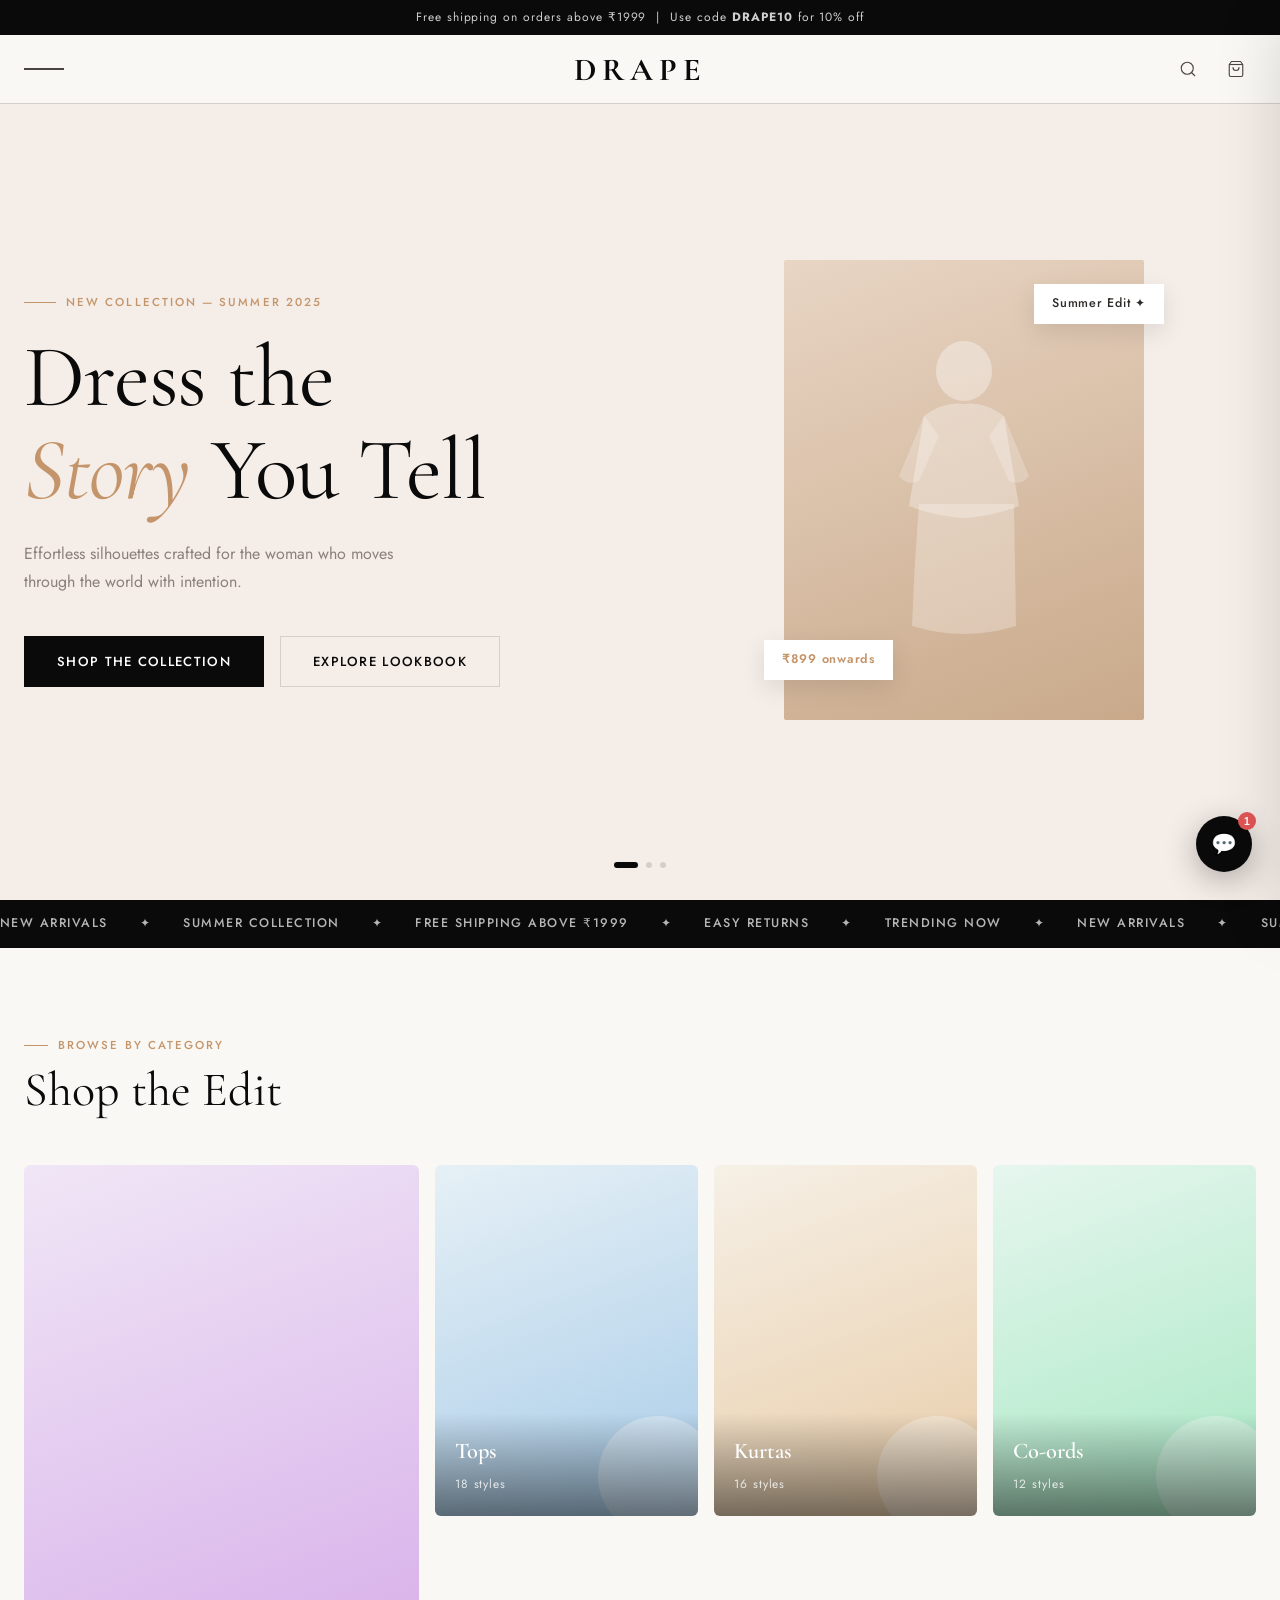
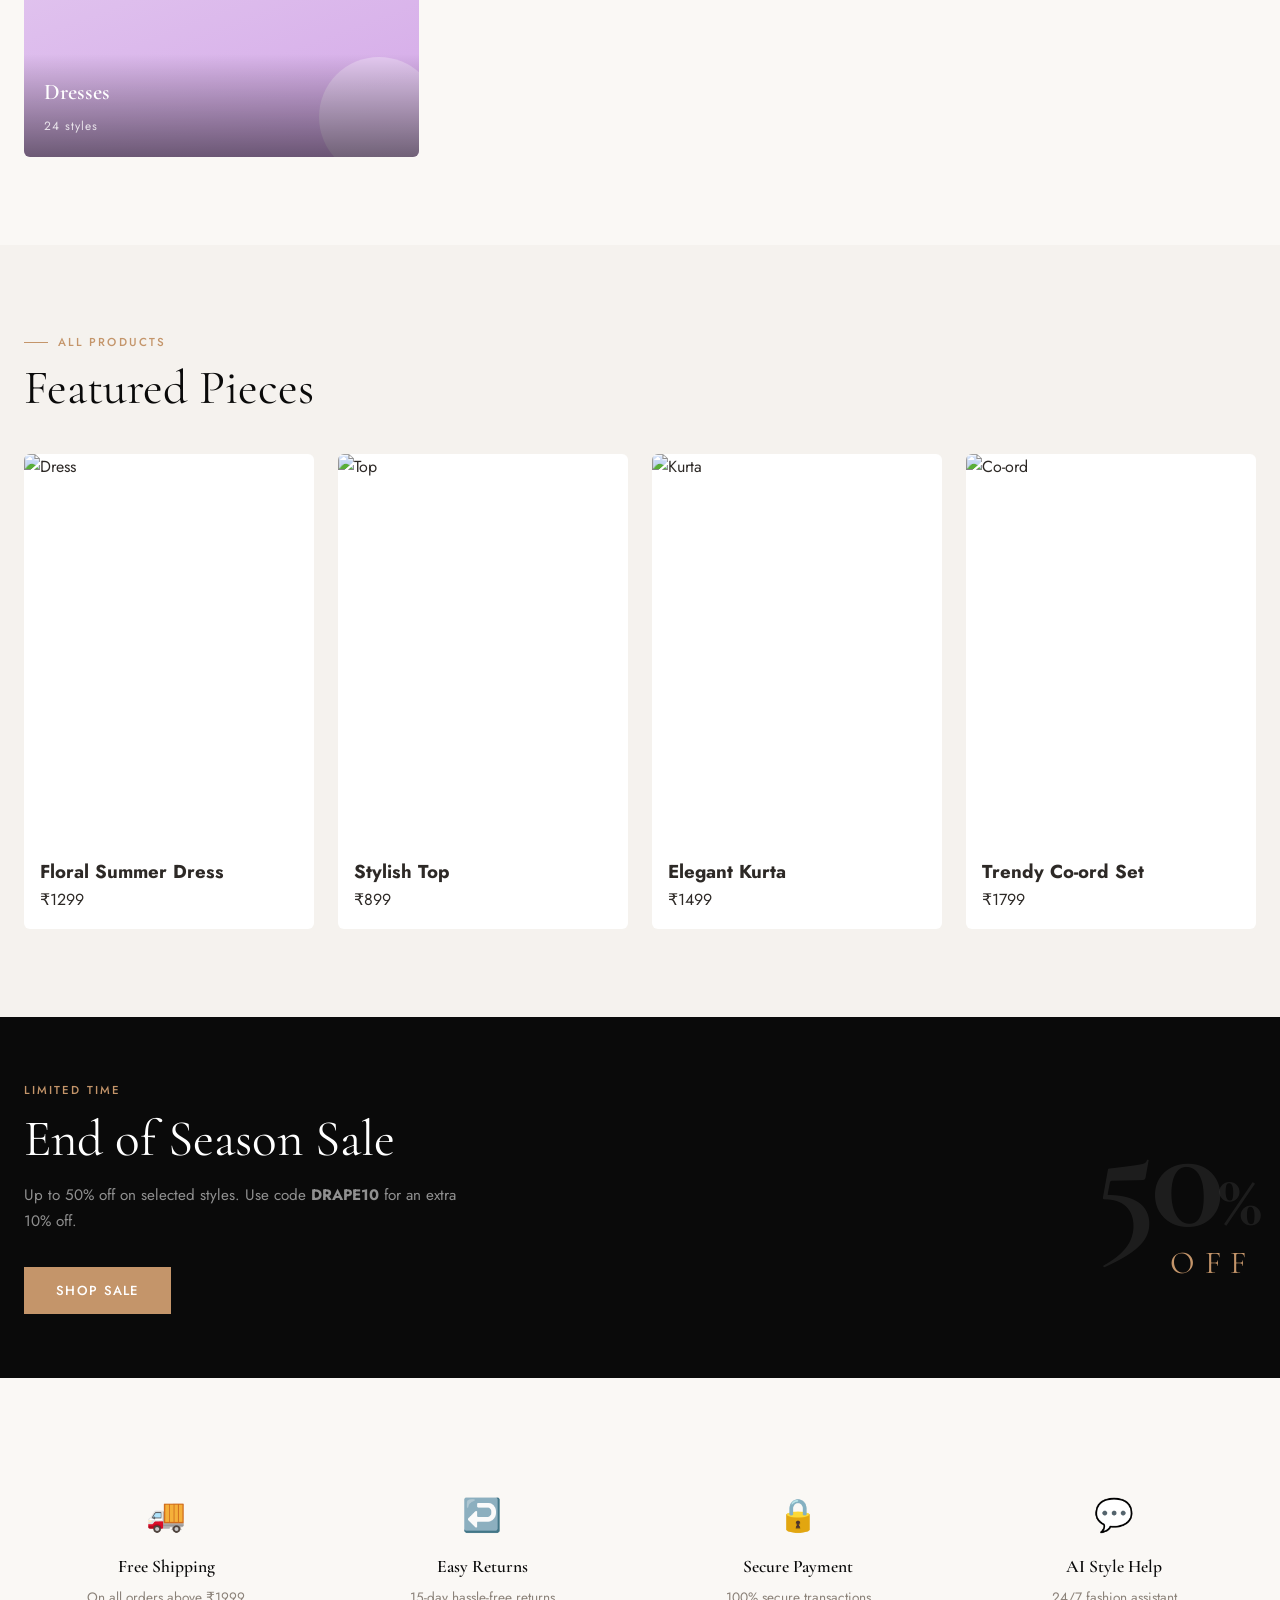
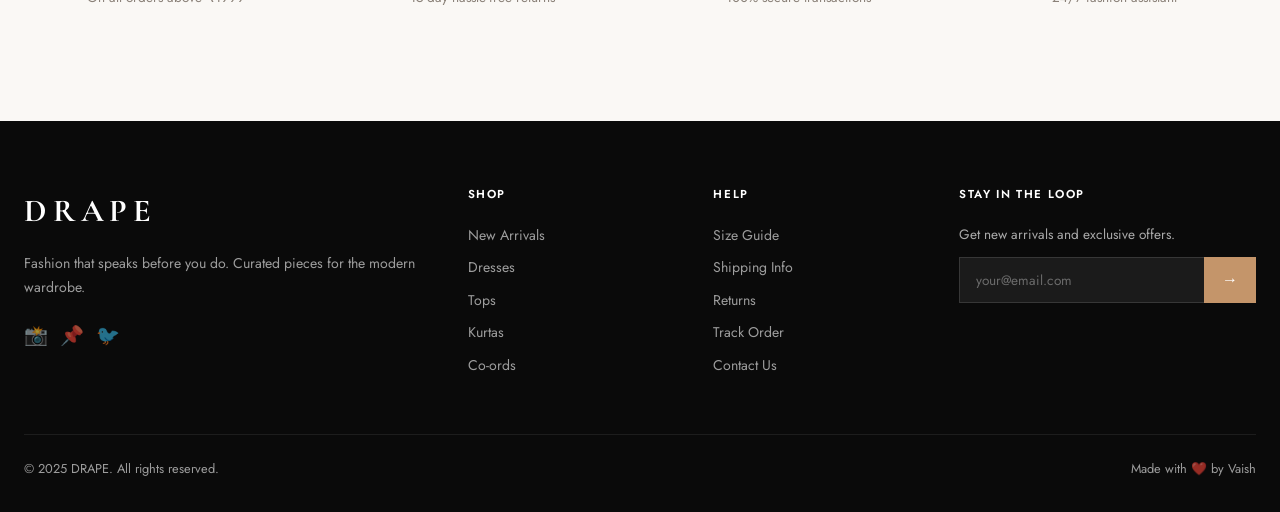
==== index.html @ d20ca749 "Update index.html" ====
<!DOCTYPE html>
<html lang="en">
<head>
  <meta charset="UTF-8" />
  <meta name="viewport" content="width=device-width, initial-scale=1.0" />
  <meta name="description" content="DRAPE — Premium fashion for the modern wardrobe." />
  <title>DRAPE — Modern Fashion Store</title>
  <link rel="preconnect" href="https://fonts.googleapis.com" />
  <link rel="preconnect" href="https://fonts.gstatic.com" crossorigin />
  <link href="https://fonts.googleapis.com/css2?family=Cormorant+Garamond:ital,wght@0,400;0,600;0,700;1,400;1,600&family=Jost:wght@300;400;500;600&display=swap" rel="stylesheet" />
  <link rel="stylesheet" href="shop.css" />
</head>
<body>

  <!-- CART SIDEBAR -->
  <div class="cart-overlay" id="cartOverlay"></div>
  <aside class="cart-sidebar" id="cartSidebar">
    <div class="cart-header">
      <h2 class="cart-title">Your Bag <span id="cartCount" class="cart-count">0</span></h2>
      <button class="cart-close" id="cartClose" aria-label="Close cart">✕</button>
    </div>
    <div class="cart-items" id="cartItems">
      <div class="cart-empty" id="cartEmpty">
        <div class="cart-empty-icon">🛍️</div>
        <p>Your bag is empty</p>
        <span>Add items to get started</span>
      </div>
    </div>
    <div class="cart-footer" id="cartFooter" style="display:none">
      <div class="cart-subtotal">
        <span>Subtotal</span>
        <span id="cartTotal">₹0</span>
      </div>
      <p class="cart-note">Shipping & taxes calculated at checkout</p>
      <button class="btn-checkout">Proceed to Checkout</button>
      <button class="btn-continue" id="continueShopping">Continue Shopping</button>
    </div>
  </aside>

  <!-- CHATBOT -->
  <div class="chatbot-widget" id="chatbotWidget">
    <button class="chatbot-toggle" id="chatbotToggle" aria-label="Open chat assistant">
      <span class="chatbot-icon-open">💬</span>
      <span class="chatbot-icon-close" style="display:none">✕</span>
      <span class="chatbot-badge" id="chatbotBadge">1</span>
    </button>
    <div class="chatbot-panel" id="chatbotPanel">
      <div class="chatbot-header">
        <div class="chatbot-avatar">✦</div>
        <div class="chatbot-info">
          <div class="chatbot-name">DRAPE Assistant</div>
          <div class="chatbot-status"><span class="online-dot"></span> Online</div>
        </div>
        <button class="chatbot-minimize" id="chatbotMinimize">−</button>
      </div>
      <div class="chatbot-messages" id="chatbotMessages">
        <div class="chat-msg bot">
          <div class="chat-bubble">Hi! 👋 I'm your DRAPE fashion assistant. I can help you find the perfect outfit, answer questions about sizing, shipping, or anything else. What are you looking for today?</div>
        </div>
        <div class="chat-suggestions">
          <button class="suggestion-chip" onclick="sendSuggestion('What\'s trending right now?')">What's trending?</button>
          <button class="suggestion-chip" onclick="sendSuggestion('Help me find a dress under ₹2000')">Dresses under ₹2000</button>
          <button class="suggestion-chip" onclick="sendSuggestion('What is your return policy?')">Return policy</button>
        </div>
      </div>
      <div class="chatbot-input-area">
        <div class="api-key-section" id="apiKeySection">
          <input type="password" id="apiKeyInput" placeholder="Paste your OpenAI API key to activate AI..." />
          <button id="apiKeyBtn" onclick="setApiKey()">Activate</button>
        </div>
        <div class="chat-input-row" id="chatInputRow" style="display:none">
          <input type="text" id="chatInput" placeholder="Ask me anything about fashion..." />
          <button id="chatSend" onclick="sendMessage()">
            <svg width="16" height="16" viewBox="0 0 24 24" fill="none"><path d="M22 2L11 13M22 2L15 22l-4-9-9-4 20-7z" stroke="currentColor" stroke-width="2" stroke-linecap="round" stroke-linejoin="round"/></svg>
          </button>
        </div>
      </div>
    </div>
  </div>

  <!-- HEADER -->
  <header class="header" id="header">
    <div class="header-top">Free shipping on orders above ₹1999 &nbsp;|&nbsp; Use code <strong>DRAPE10</strong> for 10% off</div>
    <nav class="nav container">
      <div class="nav-left">
        <button class="nav-icon-btn" id="menuBtn" aria-label="Menu">
          <span></span><span></span>
        </button>
      </div>
      <a href="#" class="nav-logo">DRAPE</a>
      <div class="nav-right">
        <button class="nav-icon-btn" aria-label="Search" onclick="toggleSearch()">
          <svg width="18" height="18" viewBox="0 0 24 24" fill="none"><circle cx="11" cy="11" r="8" stroke="currentColor" stroke-width="1.5"/><path d="M21 21l-4.35-4.35" stroke="currentColor" stroke-width="1.5" stroke-linecap="round"/></svg>
        </button>
        <button class="nav-icon-btn nav-cart-btn" id="cartBtn" aria-label="Cart">
          <svg width="18" height="18" viewBox="0 0 24 24" fill="none"><path d="M6 2L3 6v14a2 2 0 002 2h14a2 2 0 002-2V6l-3-4z" stroke="currentColor" stroke-width="1.5" stroke-linecap="round" stroke-linejoin="round"/><line x1="3" y1="6" x2="21" y2="6" stroke="currentColor" stroke-width="1.5"/><path d="M16 10a4 4 0 01-8 0" stroke="currentColor" stroke-width="1.5" stroke-linecap="round" stroke-linejoin="round"/></svg>
          <span class="cart-indicator" id="cartIndicator" style="display:none">0</span>
        </button>
      </div>
    </nav>
    <div class="search-bar" id="searchBar">
      <div class="container">
        <input type="text" id="searchInput" placeholder="Search for dresses, tops, kurtas..." />
        <button onclick="toggleSearch()">✕</button>
      </div>
    </div>
  </header>

  <main>

    <!-- HERO -->
    <section class="hero">
      <div class="hero-slides" id="heroSlides">
        <div class="hero-slide active" style="--bg:#f5ede8">
          <div class="hero-content container">
            <div class="hero-text">
              <p class="hero-label">New Collection — Summer 2025</p>
              <h1 class="hero-title">Dress the<br/><em>Story</em> You Tell</h1>
              <p class="hero-desc">Effortless silhouettes crafted for the woman who moves through the world with intention.</p>
              <div class="hero-actions">
                <a href="#products" class="btn-hero">Shop the Collection</a>
                <a href="#categories" class="btn-hero-ghost">Explore Lookbook</a>
              </div>
            </div>
            <div class="hero-visual">
              <div class="hero-img-frame">
                <div class="hero-color-block" style="background: linear-gradient(160deg, #e8d5c4 0%, #c9a98a 100%)">
                  <div class="hero-silhouette">
                    <svg viewBox="0 0 200 320" fill="none" xmlns="http://www.w3.org/2000/svg">
                      <ellipse cx="100" cy="45" rx="28" ry="30" fill="rgba(255,255,255,0.4)"/>
                      <path d="M60 90 Q80 75 100 78 Q120 75 140 90 L155 180 Q130 190 100 192 Q70 190 45 180 Z" fill="rgba(255,255,255,0.35)"/>
                      <path d="M60 90 L35 150 Q42 160 55 155 L75 110" fill="rgba(255,255,255,0.25)"/>
                      <path d="M140 90 L165 150 Q158 160 145 155 L125 110" fill="rgba(255,255,255,0.25)"/>
                      <path d="M55 178 Q50 240 48 300 Q75 308 100 308 Q125 308 152 300 L150 178" fill="rgba(255,255,255,0.3)"/>
                    </svg>
                  </div>
                </div>
                <div class="hero-tag-float tag-1">Summer Edit ✦</div>
                <div class="hero-tag-float tag-2">₹899 onwards</div>
              </div>
            </div>
          </div>
        </div>
      </div>
      <div class="hero-dots">
        <span class="dot active"></span>
        <span class="dot"></span>
        <span class="dot"></span>
      </div>
    </section>

    <!-- MARQUEE STRIP -->
    <div class="marquee-strip">
      <div class="marquee-track">
        <span>New Arrivals</span><span>✦</span>
        <span>Summer Collection</span><span>✦</span>
        <span>Free Shipping Above ₹1999</span><span>✦</span>
        <span>Easy Returns</span><span>✦</span>
        <span>Trending Now</span><span>✦</span>
        <span>New Arrivals</span><span>✦</span>
        <span>Summer Collection</span><span>✦</span>
        <span>Free Shipping Above ₹1999</span><span>✦</span>
        <span>Easy Returns</span><span>✦</span>
        <span>Trending Now</span><span>✦</span>
      </div>
    </div>

    <!-- CATEGORIES -->
    <section class="categories section" id="categories">
      <div class="container">
        <div class="section-head">
          <p class="section-label">Browse by Category</p>
          <h2 class="section-title">Shop the Edit</h2>
        </div>
        <div class="categories-grid">
          <div class="cat-card cat-large" data-filter="dresses" onclick="filterByCategory('dresses')">
            <div class="cat-bg" style="background: linear-gradient(160deg, #f0e6f6, #d4a8e8)">
              <div class="cat-shape"></div>
            </div>
            <div class="cat-info">
              <h3>Dresses</h3>
              <span>24 styles</span>
            </div>
          </div>
          <div class="cat-card" data-filter="tops" onclick="filterByCategory('tops')">
            <div class="cat-bg" style="background: linear-gradient(160deg, #e6f0f6, #a8cce8)">
              <div class="cat-shape"></div>
            </div>
            <div class="cat-info">
              <h3>Tops</h3>
              <span>18 styles</span>
            </div>
          </div>
          <div class="cat-card" data-filter="kurtas" onclick="filterByCategory('kurtas')">
            <div class="cat-bg" style="background: linear-gradient(160deg, #f6f0e6, #e8cca8)">
              <div class="cat-shape"></div>
            </div>
            <div class="cat-info">
              <h3>Kurtas</h3>
              <span>16 styles</span>
            </div>
          </div>
          <div class="cat-card" data-filter="coords" onclick="filterByCategory('coords')">
            <div class="cat-bg" style="background: linear-gradient(160deg, #e6f6ee, #a8e8c4)">
              <div class="cat-shape"></div>
            </div>
            <div class="cat-info">
              <h3>Co-ords</h3>
              <span>12 styles</span>
            </div>
          </div>
        </div>
      </div>
    </section>

    <!-- PRODUCTS -->
   <section class="products-section section" id="products">
  <div class="container">

    <div class="products-header">
      <div class="section-head">
        <p class="section-label">All Products</p>
        <h2 class="section-title">Featured Pieces</h2>
      </div>
    </div>

    <div class="products-grid">

      <!-- PRODUCT 1 -->
      <div class="product-card">
        <div class="product-image">
          <img src="https://images.unsplash.com/photo-1521572163474-6864f9cf17ab" alt="Dress">
          <div class="product-overlay">
            <button onclick="addToCart('Floral Dress',1299)">Add to Cart</button>
          </div>
        </div>
        <div class="product-info">
          <h3>Floral Summer Dress</h3>
          <p class="price">₹1299</p>
        </div>
      </div>

      <!-- PRODUCT 2 -->
      <div class="product-card">
        <div class="product-image">
          <img src="https://images.unsplash.com/photo-1490481651871-ab68de25d43d" alt="Top">
          <div class="product-overlay">
            <button onclick="addToCart('Stylish Top',899)">Add to Cart</button>
          </div>
        </div>
        <div class="product-info">
          <h3>Stylish Top</h3>
          <p class="price">₹899</p>
        </div>
      </div>

      <!-- PRODUCT 3 -->
      <div class="product-card">
        <div class="product-image">
          <img src="https://images.unsplash.com/photo-1529139574466-a303027c1d8b" alt="Kurta">
          <div class="product-overlay">
            <button onclick="addToCart('Elegant Kurta',1499)">Add to Cart</button>
          </div>
        </div>
        <div class="product-info">
          <h3>Elegant Kurta</h3>
          <p class="price">₹1499</p>
        </div>
      </div>

      <!-- PRODUCT 4 -->
      <div class="product-card">
        <div class="product-image">
          <img src="https://images.unsplash.com/photo-1503342217505-b0a15ec3261c" alt="Co-ord">
          <div class="product-overlay">
            <button onclick="addToCart('Trendy Co-ord Set',1799)">Add to Cart</button>
          </div>
        </div>
        <div class="product-info">
          <h3>Trendy Co-ord Set</h3>
          <p class="price">₹1799</p>
        </div>
      </div>

    </div>

  </div>
</section>

    <!-- BANNER -->
    <section class="promo-banner">
      <div class="container">
        <div class="promo-inner">
          <div class="promo-text">
            <p class="promo-label">Limited Time</p>
            <h2 class="promo-title">End of Season Sale</h2>
            <p class="promo-desc">Up to 50% off on selected styles. Use code <strong>DRAPE10</strong> for an extra 10% off.</p>
            <button class="btn-promo" onclick="filterProducts('all', document.querySelector('[data-filter=all]'))">Shop Sale</button>
          </div>
          <div class="promo-visual">
            <div class="promo-number">50<span>%</span></div>
            <div class="promo-sub">OFF</div>
          </div>
        </div>
      </div>
    </section>

    <!-- FEATURES -->
    <section class="features section">
      <div class="container">
        <div class="features-grid">
          <div class="feature-item">
            <div class="feature-icon">🚚</div>
            <h4>Free Shipping</h4>
            <p>On all orders above ₹1999</p>
          </div>
          <div class="feature-item">
            <div class="feature-icon">↩️</div>
            <h4>Easy Returns</h4>
            <p>15-day hassle-free returns</p>
          </div>
          <div class="feature-item">
            <div class="feature-icon">🔒</div>
            <h4>Secure Payment</h4>
            <p>100% secure transactions</p>
          </div>
          <div class="feature-item">
            <div class="feature-icon">💬</div>
            <h4>AI Style Help</h4>
            <p>24/7 fashion assistant</p>
          </div>
        </div>
      </div>
    </section>

  </main>

  <!-- FOOTER -->
  <footer class="footer">
    <div class="container">
      <div class="footer-grid">
        <div class="footer-brand">
          <div class="footer-logo">DRAPE</div>
          <p>Fashion that speaks before you do. Curated pieces for the modern wardrobe.</p>
          <div class="footer-socials">
            <a href="#" aria-label="Instagram">📸</a>
            <a href="#" aria-label="Pinterest">📌</a>
            <a href="#" aria-label="Twitter">🐦</a>
          </div>
        </div>
        <div class="footer-col">
          <h4>Shop</h4>
          <a href="#">New Arrivals</a>
          <a href="#">Dresses</a>
          <a href="#">Tops</a>
          <a href="#">Kurtas</a>
          <a href="#">Co-ords</a>
        </div>
        <div class="footer-col">
          <h4>Help</h4>
          <a href="#">Size Guide</a>
          <a href="#">Shipping Info</a>
          <a href="#">Returns</a>
          <a href="#">Track Order</a>
          <a href="#">Contact Us</a>
        </div>
        <div class="footer-col">
          <h4>Stay in the loop</h4>
          <p style="font-size:0.85rem; margin-bottom:12px; color:#aaa">Get new arrivals and exclusive offers.</p>
          <div class="footer-newsletter">
            <input type="email" placeholder="your@email.com" />
            <button>→</button>
          </div>
        </div>
      </div>
     <div class="footer-bottom">
  <p>© 2025 DRAPE. All rights reserved.</p>
  <p>Made with ❤️ by Vaish</p>
    </div>
    </div>
  </footer>

  <!-- TOAST -->
  <div class="toast" id="toast"></div>

  <script src="shop.js"></script>
</body>
</html>
---- shop.css ----
/* =============================================
   DRAPE — FASHION STORE STYLESHEET
   Aesthetic: Luxury Editorial / High Fashion
   Fonts: Cormorant Garamond (display) + Jost (body)
   ============================================= */

*, *::before, *::after { box-sizing: border-box; margin: 0; padding: 0; }

:root {
  --black: #0a0a0a;
  --white: #ffffff;
  --cream: #faf8f5;
  --warm-gray: #f5f2ee;
  --gray-100: #f0ece7;
  --gray-300: #d4cfc9;
  --gray-400: #b0a9a1;
  --gray-500: #8a8178;
  --gray-700: #4a4540;
  --gray-800: #2d2926;
  --accent: #c4956a;
  --accent-light: #f0e0cc;
  --red: #e05555;

  --font-display: 'Cormorant Garamond', serif;
  --font-body: 'Jost', sans-serif;

  --radius-sm: 6px;
  --radius-md: 12px;
  --radius-lg: 18px;
  --radius-full: 9999px;

  --shadow-sm: 0 2px 8px rgba(0,0,0,.06);
  --shadow-md: 0 8px 24px rgba(0,0,0,.1);
  --shadow-lg: 0 20px 60px rgba(0,0,0,.15);

  --transition: 0.3s cubic-bezier(0.4, 0, 0.2, 1);
  --transition-spring: 0.5s cubic-bezier(0.34, 1.56, 0.64, 1);

  --header-h: 100px;
}

html { scroll-behavior: smooth; scroll-padding-top: var(--header-h); }

body {
  font-family: var(--font-body);
  background: var(--cream);
  color: var(--gray-800);
  line-height: 1.6;
  overflow-x: hidden;
}

a { text-decoration: none; color: inherit; }
ul { list-style: none; }
img { max-width: 100%; display: block; }

.container { width: 100%; max-width: 1280px; margin: 0 auto; padding: 0 24px; }
.section { padding: 88px 0; }

/* ============================================
   HEADER
   ============================================ */
.header {
  position: fixed;
  top: 0; left: 0; right: 0;
  z-index: 500;
  background: rgba(250,248,245,.95);
  backdrop-filter: blur(16px);
  border-bottom: 1px solid var(--gray-300);
  transition: box-shadow var(--transition);
}
.header.scrolled { box-shadow: var(--shadow-md); }

.header-top {
  background: var(--black);
  color: rgba(255,255,255,.8);
  text-align: center;
  padding: 8px 16px;
  font-size: 0.75rem;
  letter-spacing: 0.08em;
  font-family: var(--font-body);
}

.nav {
  display: flex;
  align-items: center;
  justify-content: space-between;
  height: 68px;
}

.nav-logo {
  font-family: var(--font-display);
  font-size: 2rem;
  font-weight: 700;
  letter-spacing: 0.18em;
  color: var(--black);
  position: absolute;
  left: 50%;
  transform: translateX(-50%);
}

.nav-left, .nav-right {
  display: flex;
  align-items: center;
  gap: 8px;
}

.nav-icon-btn {
  width: 40px; height: 40px;
  background: none;
  border: none;
  cursor: pointer;
  display: flex;
  align-items: center;
  justify-content: center;
  border-radius: var(--radius-sm);
  color: var(--gray-700);
  transition: all var(--transition);
  position: relative;
}
.nav-icon-btn:hover { background: var(--gray-100); color: var(--black); }
.nav-icon-btn span {
  display: block;
  width: 20px; height: 1.5px;
  background: var(--gray-700);
  margin: 3px 0;
  transition: all var(--transition);
}

.nav-cart-btn { position: relative; }
.cart-indicator {
  position: absolute;
  top: 4px; right: 4px;
  width: 16px; height: 16px;
  background: var(--black);
  color: white;
  font-size: 0.6rem;
  font-weight: 600;
  border-radius: var(--radius-full);
  display: flex; align-items: center; justify-content: center;
}

.search-bar {
  display: none;
  padding: 12px 0;
  border-top: 1px solid var(--gray-300);
  background: var(--cream);
}
.search-bar.open { display: block; }
.search-bar .container {
  display: flex;
  align-items: center;
  gap: 12px;
}
.search-bar input {
  flex: 1;
  border: none;
  background: none;
  font-family: var(--font-body);
  font-size: 1rem;
  color: var(--black);
  outline: none;
  padding: 8px 0;
  border-bottom: 1.5px solid var(--gray-300);
}
.search-bar input:focus { border-bottom-color: var(--black); }
.search-bar button {
  background: none;
  border: none;
  cursor: pointer;
  font-size: 1rem;
  color: var(--gray-500);
  padding: 8px;
}

/* ============================================
   HERO
   ============================================ */
.hero {
  margin-top: var(--header-h);
  position: relative;
  overflow: hidden;
}

.hero-slide {
  background: var(--bg, var(--cream));
  min-height: calc(100vh - var(--header-h));
  display: flex;
  align-items: center;
}

.hero-content {
  display: grid;
  grid-template-columns: 1fr 1fr;
  gap: 64px;
  align-items: center;
  padding-top: 40px;
  padding-bottom: 60px;
}

.hero-label {
  font-family: var(--font-body);
  font-size: 0.72rem;
  font-weight: 500;
  letter-spacing: 0.18em;
  text-transform: uppercase;
  color: var(--accent);
  margin-bottom: 20px;
  display: flex;
  align-items: center;
  gap: 10px;
}
.hero-label::before {
  content: '';
  display: block;
  width: 32px; height: 1px;
  background: var(--accent);
}

.hero-title {
  font-family: var(--font-display);
  font-size: clamp(3rem, 7vw, 5.5rem);
  font-weight: 400;
  line-height: 1.05;
  color: var(--black);
  margin-bottom: 24px;
  letter-spacing: -0.01em;
}
.hero-title em { font-style: italic; color: var(--accent); }

.hero-desc {
  font-size: 1rem;
  color: var(--gray-500);
  line-height: 1.75;
  max-width: 400px;
  margin-bottom: 40px;
}

.hero-actions {
  display: flex;
  gap: 16px;
  flex-wrap: wrap;
}

.btn-hero {
  display: inline-flex;
  align-items: center;
  gap: 8px;
  background: var(--black);
  color: var(--white);
  padding: 14px 32px;
  font-family: var(--font-body);
  font-size: 0.82rem;
  font-weight: 500;
  letter-spacing: 0.1em;
  text-transform: uppercase;
  border: 1.5px solid var(--black);
  transition: all var(--transition);
  cursor: pointer;
}
.btn-hero:hover {
  background: transparent;
  color: var(--black);
}

.btn-hero-ghost {
  display: inline-flex;
  align-items: center;
  gap: 8px;
  background: transparent;
  color: var(--black);
  padding: 14px 32px;
  font-family: var(--font-body);
  font-size: 0.82rem;
  font-weight: 500;
  letter-spacing: 0.1em;
  text-transform: uppercase;
  border: 1.5px solid var(--gray-300);
  transition: all var(--transition);
  cursor: pointer;
}
.btn-hero-ghost:hover { border-color: var(--black); }

.hero-visual { display: flex; justify-content: center; }

.hero-img-frame {
  position: relative;
  width: 360px;
  height: 460px;
}

.hero-color-block {
  width: 100%;
  height: 100%;
  border-radius: 2px;
  display: flex;
  align-items: center;
  justify-content: center;
  overflow: hidden;
}

.hero-silhouette { width: 200px; opacity: 0.9; }

.hero-tag-float {
  position: absolute;
  background: var(--white);
  padding: 10px 18px;
  font-family: var(--font-body);
  font-size: 0.78rem;
  font-weight: 500;
  box-shadow: var(--shadow-md);
  letter-spacing: 0.06em;
}
.tag-1 { top: 24px; right: -20px; }
.tag-2 { bottom: 40px; left: -20px; color: var(--accent); font-weight: 600; }

.hero-dots {
  position: absolute;
  bottom: 32px;
  left: 50%;
  transform: translateX(-50%);
  display: flex;
  gap: 8px;
}
.hero-dots .dot {
  width: 6px; height: 6px;
  border-radius: var(--radius-full);
  background: var(--gray-300);
  cursor: pointer;
  transition: all var(--transition);
}
.hero-dots .dot.active {
  width: 24px;
  background: var(--black);
}

/* ============================================
   MARQUEE
   ============================================ */
.marquee-strip {
  background: var(--black);
  overflow: hidden;
  padding: 14px 0;
}
.marquee-track {
  display: flex;
  gap: 32px;
  white-space: nowrap;
  animation: marquee 20s linear infinite;
  width: max-content;
}
.marquee-track span {
  font-family: var(--font-body);
  font-size: 0.78rem;
  font-weight: 500;
  letter-spacing: 0.12em;
  text-transform: uppercase;
  color: rgba(255,255,255,.7);
}
@keyframes marquee { from { transform: translateX(0); } to { transform: translateX(-50%); } }

/* ============================================
   SECTION HEADS
   ============================================ */
.section-head { margin-bottom: 48px; }
.section-label {
  font-family: var(--font-body);
  font-size: 0.72rem;
  font-weight: 500;
  letter-spacing: 0.18em;
  text-transform: uppercase;
  color: var(--accent);
  margin-bottom: 10px;
  display: flex;
  align-items: center;
  gap: 10px;
}
.section-label::before {
  content: '';
  display: block;
  width: 24px; height: 1px;
  background: var(--accent);
}
.section-title {
  font-family: var(--font-display);
  font-size: clamp(2rem, 4vw, 3rem);
  font-weight: 400;
  color: var(--black);
  line-height: 1.1;
}

/* ============================================
   CATEGORIES
   ============================================ */
.categories { background: var(--cream); }

.categories-grid {
  display: grid;
  grid-template-columns: 1.5fr 1fr 1fr 1fr;
  gap: 16px;
}

.cat-card {
  border-radius: var(--radius-sm);
  overflow: hidden;
  aspect-ratio: 3/4;
  position: relative;
  cursor: pointer;
  transition: transform var(--transition);
}
.cat-card:hover { transform: scale(1.02); }
.cat-large { aspect-ratio: 2/3; }

.cat-bg {
  width: 100%;
  height: 100%;
  position: relative;
  overflow: hidden;
}

.cat-shape {
  position: absolute;
  bottom: -20px;
  right: -20px;
  width: 120px;
  height: 120px;
  border-radius: var(--radius-full);
  background: rgba(255,255,255,0.3);
}

.cat-info {
  position: absolute;
  bottom: 0; left: 0; right: 0;
  padding: 20px;
  background: linear-gradient(to top, rgba(0,0,0,.5), transparent);
  color: white;
}
.cat-info h3 {
  font-family: var(--font-display);
  font-size: 1.4rem;
  font-weight: 600;
  margin-bottom: 2px;
}
.cat-info span {
  font-size: 0.75rem;
  opacity: 0.8;
  letter-spacing: 0.08em;
}

/* ============================================
   PRODUCTS
   ============================================ */
.products-section { background: var(--warm-gray); }

.products-header {
  display: flex;
  align-items: flex-end;
  justify-content: space-between;
  margin-bottom: 40px;
  flex-wrap: wrap;
  gap: 20px;
}
.products-header .section-head { margin-bottom: 0; }

.products-filters {
  display: flex;
  gap: 8px;
  flex-wrap: wrap;
}

.filter-btn {
  padding: 8px 20px;
  background: none;
  border: 1.5px solid var(--gray-300);
  font-family: var(--font-body);
  font-size: 0.78rem;
  font-weight: 500;
  letter-spacing: 0.06em;
  cursor: pointer;
  color: var(--gray-700);
  transition: all var(--transition);
}
.filter-btn:hover, .filter-btn.active {
  background: var(--black);
  border-color: var(--black);
  color: var(--white);
}

.products-grid {
  display: grid;
  grid-template-columns: repeat(4, 1fr);
  gap: 24px;
}

/* PRODUCT CARD */
.product-card {
  background: var(--white);
  border-radius: var(--radius-sm);
  overflow: hidden;
  transition: all var(--transition);
  position: relative;
}
.product-card:hover { box-shadow: var(--shadow-lg); transform: translateY(-4px); }

/* NEW IMAGE STYLE */
.product-image {
  position: relative;
  aspect-ratio: 3/4;
  overflow: hidden;
}

.product-image img {
  width: 100%;
  height: 100%;
  object-fit: cover;
  transition: transform 0.4s ease;
}

.product-card:hover .product-image img {
  transform: scale(1.1);
}

/* OVERLAY */
.product-overlay {
  position: absolute;
  top: 0;
  left: 0;
  width: 100%;
  height: 100%;
  background: rgba(0,0,0,0.4);
  display: flex;
  justify-content: center;
  align-items: center;
  opacity: 0;
  transition: 0.3s;
}

.product-card:hover .product-overlay {
  opacity: 1;
}

/* BUTTON */
.product-overlay button {
  background: #fff;
  border: none;
  padding: 10px 18px;
  border-radius: 20px;
  cursor: pointer;
  font-weight: 500;
  transition: 0.3s;
}

.product-overlay button:hover {
  background: #000;
  color: #fff;
}

.product-badge {
  position: absolute;
  top: 12px; left: 12px;
  padding: 4px 10px;
  font-family: var(--font-body);
  font-size: 0.68rem;
  font-weight: 600;
  letter-spacing: 0.08em;
  text-transform: uppercase;
}
.badge-new { background: var(--black); color: white; }
.badge-sale { background: var(--red); color: white; }

.product-wishlist {
  position: absolute;
  top: 12px; right: 12px;
  width: 32px; height: 32px;
  background: white;
  border: none;
  border-radius: var(--radius-full);
  display: flex; align-items: center; justify-content: center;
  cursor: pointer;
  font-size: 0.9rem;
  box-shadow: var(--shadow-sm);
  transition: all var(--transition);
  opacity: 0;
}
.product-card:hover .product-wishlist { opacity: 1; }
.product-wishlist:hover { transform: scale(1.15); }
.product-wishlist.liked { opacity: 1; background: #fff0f0; }

.product-quick-add {
  position: absolute;
  bottom: 0; left: 0; right: 0;
  background: rgba(10,10,10,.88);
  color: white;
  border: none;
  padding: 12px;
  font-family: var(--font-body);
  font-size: 0.78rem;
  font-weight: 500;
  letter-spacing: 0.1em;
  text-transform: uppercase;
  cursor: pointer;
  transform: translateY(100%);
  transition: transform var(--transition);
}
.product-card:hover .product-quick-add { transform: translateY(0); }

.product-info { padding: 16px; }

.product-category {
  font-size: 0.68rem;
  font-weight: 500;
  letter-spacing: 0.12em;
  text-transform: uppercase;
  color: var(--gray-400);
  margin-bottom: 4px;
}

.product-name {
  font-family: var(--font-display);
  font-size: 1.05rem;
  font-weight: 600;
  color: var(--black);
  margin-bottom: 8px;
  line-height: 1.3;
}

.product-pricing {
  display: flex;
  align-items: center;
  gap: 8px;
}

.product-price {
  font-family: var(--font-body);
  font-size: 0.95rem;
  font-weight: 600;
  color: var(--black);
}

.product-mrp {
  font-size: 0.82rem;
  color: var(--gray-400);
  text-decoration: line-through;
}

.product-discount {
  font-size: 0.72rem;
  font-weight: 600;
  color: var(--red);
}

.product-sizes {
  display: flex;
  gap: 4px;
  margin-top: 8px;
}
.size-dot {
  width: 24px; height: 24px;
  border: 1px solid var(--gray-300);
  border-radius: 3px;
  font-size: 0.6rem;
  font-weight: 500;
  display: flex; align-items: center; justify-content: center;
  color: var(--gray-500);
  cursor: pointer;
  transition: all var(--transition);
}
.size-dot:hover, .size-dot.selected {
  background: var(--black);
  color: white;
  border-color: var(--black);
}

/* ============================================
   PROMO BANNER
   ============================================ */
.promo-banner {
  background: var(--black);
  padding: 64px 0;
}

.promo-inner {
  display: flex;
  align-items: center;
  justify-content: space-between;
  gap: 40px;
}

.promo-label {
  font-size: 0.72rem;
  font-weight: 500;
  letter-spacing: 0.18em;
  text-transform: uppercase;
  color: var(--accent);
  margin-bottom: 12px;
}

.promo-title {
  font-family: var(--font-display);
  font-size: clamp(2rem, 4vw, 3.2rem);
  font-weight: 400;
  color: var(--white);
  margin-bottom: 16px;
  line-height: 1.1;
}

.promo-desc {
  color: rgba(255,255,255,.55);
  font-size: 0.95rem;
  line-height: 1.7;
  max-width: 440px;
  margin-bottom: 32px;
}

.btn-promo {
  display: inline-flex;
  align-items: center;
  gap: 8px;
  background: var(--accent);
  color: white;
  padding: 14px 32px;
  font-family: var(--font-body);
  font-size: 0.82rem;
  font-weight: 500;
  letter-spacing: 0.1em;
  text-transform: uppercase;
  border: none;
  cursor: pointer;
  transition: all var(--transition);
}
.btn-promo:hover { background: #b8845c; transform: translateY(-2px); }

.promo-visual { text-align: right; }
.promo-number {
  font-family: var(--font-display);
  font-size: clamp(5rem, 12vw, 10rem);
  font-weight: 700;
  color: rgba(255,255,255,.08);
  line-height: 0.9;
  letter-spacing: -0.04em;
}
.promo-number span { font-size: 0.5em; }
.promo-sub {
  font-family: var(--font-display);
  font-size: 2rem;
  color: var(--accent);
  letter-spacing: 0.3em;
  margin-top: -8px;
}

/* ============================================
   FEATURES
   ============================================ */
.features { background: var(--cream); }

.features-grid {
  display: grid;
  grid-template-columns: repeat(4, 1fr);
  gap: 32px;
  text-align: center;
}

.feature-item { padding: 24px 16px; }

.feature-icon { font-size: 2rem; margin-bottom: 12px; }

.feature-item h4 {
  font-family: var(--font-display);
  font-size: 1.1rem;
  font-weight: 600;
  color: var(--black);
  margin-bottom: 6px;
}

.feature-item p {
  font-size: 0.85rem;
  color: var(--gray-500);
}

/* ============================================
   FOOTER
   ============================================ */
.footer {
  background: var(--black);
  color: rgba(255,255,255,.6);
  padding: 64px 0 32px;
}

.footer-grid {
  display: grid;
  grid-template-columns: 2fr 1fr 1fr 1.5fr;
  gap: 48px;
  margin-bottom: 48px;
}

.footer-logo {
  font-family: var(--font-display);
  font-size: 2rem;
  font-weight: 700;
  letter-spacing: 0.18em;
  color: var(--white);
  margin-bottom: 16px;
}

.footer-brand p {
  font-size: 0.88rem;
  line-height: 1.7;
  margin-bottom: 20px;
}

.footer-socials { display: flex; gap: 12px; }
.footer-socials a {
  font-size: 1.2rem;
  transition: transform var(--transition);
}
.footer-socials a:hover { transform: scale(1.2); }

.footer-col h4 {
  font-family: var(--font-body);
  font-size: 0.72rem;
  font-weight: 600;
  letter-spacing: 0.14em;
  text-transform: uppercase;
  color: var(--white);
  margin-bottom: 20px;
}

.footer-col a {
  display: block;
  font-size: 0.88rem;
  margin-bottom: 10px;
  transition: color var(--transition);
}
.footer-col a:hover { color: var(--white); }

.footer-newsletter {
  display: flex;
  gap: 0;
}
.footer-newsletter input {
  flex: 1;
  padding: 12px 16px;
  background: rgba(255,255,255,.07);
  border: 1px solid rgba(255,255,255,.12);
  border-right: none;
  color: white;
  font-family: var(--font-body);
  font-size: 0.85rem;
  outline: none;
}
.footer-newsletter input::placeholder { color: rgba(255,255,255,.35); }
.footer-newsletter button {
  padding: 12px 18px;
  background: var(--accent);
  border: none;
  color: white;
  font-size: 1rem;
  cursor: pointer;
  transition: background var(--transition);
}
.footer-newsletter button:hover { background: #b8845c; }

.footer-bottom {
  display: flex;
  justify-content: space-between;
  align-items: center;
  border-top: 1px solid rgba(255,255,255,.08);
  padding-top: 24px;
  font-size: 0.8rem;
  flex-wrap: wrap;
  gap: 8px;
}

/* ============================================
   CART SIDEBAR
   ============================================ */
.cart-overlay {
  position: fixed;
  inset: 0;
  background: rgba(0,0,0,.5);
  z-index: 900;
  opacity: 0;
  pointer-events: none;
  transition: opacity var(--transition);
}
.cart-overlay.open { opacity: 1; pointer-events: all; }

.cart-sidebar {
  position: fixed;
  top: 0; right: 0;
  width: 420px;
  height: 100vh;
  background: var(--cream);
  z-index: 1000;
  display: flex;
  flex-direction: column;
  transform: translateX(100%);
  transition: transform var(--transition);
  box-shadow: var(--shadow-lg);
}
.cart-sidebar.open { transform: translateX(0); }

.cart-header {
  display: flex;
  align-items: center;
  justify-content: space-between;
  padding: 24px 28px;
  border-bottom: 1px solid var(--gray-300);
}

.cart-title {
  font-family: var(--font-display);
  font-size: 1.4rem;
  font-weight: 600;
  display: flex;
  align-items: center;
  gap: 10px;
}

.cart-count {
  font-family: var(--font-body);
  font-size: 0.78rem;
  font-weight: 600;
  background: var(--black);
  color: white;
  width: 22px; height: 22px;
  border-radius: var(--radius-full);
  display: flex; align-items: center; justify-content: center;
}

.cart-close {
  width: 36px; height: 36px;
  background: var(--gray-100);
  border: none;
  border-radius: var(--radius-full);
  cursor: pointer;
  font-size: 0.9rem;
  display: flex; align-items: center; justify-content: center;
  transition: all var(--transition);
}
.cart-close:hover { background: var(--black); color: white; }

.cart-items {
  flex: 1;
  overflow-y: auto;
  padding: 20px 28px;
}

.cart-empty {
  text-align: center;
  padding: 60px 20px;
}
.cart-empty-icon { font-size: 3rem; margin-bottom: 16px; }
.cart-empty p { font-family: var(--font-display); font-size: 1.2rem; margin-bottom: 6px; }
.cart-empty span { font-size: 0.85rem; color: var(--gray-400); }

.cart-item {
  display: flex;
  gap: 16px;
  padding: 16px 0;
  border-bottom: 1px solid var(--gray-100);
  animation: slideIn 0.3s ease;
}
@keyframes slideIn { from { opacity: 0; transform: translateX(20px); } to { opacity: 1; transform: translateX(0); } }

.cart-item-img {
  width: 72px; height: 90px;
  border-radius: var(--radius-sm);
  flex-shrink: 0;
  display: flex; align-items: center; justify-content: center;
  font-size: 1.8rem;
}

.cart-item-info { flex: 1; }
.cart-item-name { font-family: var(--font-display); font-size: 0.95rem; font-weight: 600; margin-bottom: 4px; }
.cart-item-meta { font-size: 0.78rem; color: var(--gray-400); margin-bottom: 10px; }

.cart-item-controls {
  display: flex;
  align-items: center;
  gap: 12px;
}

.qty-btn {
  width: 26px; height: 26px;
  background: var(--gray-100);
  border: none;
  border-radius: var(--radius-sm);
  cursor: pointer;
  font-size: 0.9rem;
  display: flex; align-items: center; justify-content: center;
  transition: all var(--transition);
}
.qty-btn:hover { background: var(--black); color: white; }

.qty-num { font-size: 0.9rem; font-weight: 500; min-width: 20px; text-align: center; }

.cart-item-price { font-size: 0.9rem; font-weight: 600; align-self: flex-start; margin-top: 4px; }

.cart-item-remove {
  background: none;
  border: none;
  cursor: pointer;
  color: var(--gray-400);
  font-size: 0.8rem;
  transition: color var(--transition);
  align-self: flex-start;
  padding: 4px;
}
.cart-item-remove:hover { color: var(--red); }

.cart-footer {
  padding: 20px 28px;
  border-top: 1px solid var(--gray-300);
  background: var(--white);
}

.cart-subtotal {
  display: flex;
  justify-content: space-between;
  font-family: var(--font-display);
  font-size: 1.1rem;
  font-weight: 600;
  margin-bottom: 6px;
}

.cart-note {
  font-size: 0.75rem;
  color: var(--gray-400);
  margin-bottom: 16px;
}

.btn-checkout {
  width: 100%;
  padding: 16px;
  background: var(--black);
  color: white;
  border: none;
  font-family: var(--font-body);
  font-size: 0.82rem;
  font-weight: 500;
  letter-spacing: 0.1em;
  text-transform: uppercase;
  cursor: pointer;
  transition: all var(--transition);
  margin-bottom: 10px;
}
.btn-checkout:hover { background: var(--gray-800); }

.btn-continue {
  width: 100%;
  padding: 12px;
  background: transparent;
  color: var(--gray-700);
  border: 1.5px solid var(--gray-300);
  font-family: var(--font-body);
  font-size: 0.78rem;
  font-weight: 500;
  letter-spacing: 0.08em;
  text-transform: uppercase;
  cursor: pointer;
  transition: all var(--transition);
}
.btn-continue:hover { border-color: var(--black); color: var(--black); }

/* ============================================
   CHATBOT
   ============================================ */
.chatbot-widget {
  position: fixed;
  bottom: 28px;
  right: 28px;
  z-index: 800;
}

.chatbot-toggle {
  width: 56px; height: 56px;
  background: var(--black);
  border: none;
  border-radius: var(--radius-full);
  cursor: pointer;
  display: flex; align-items: center; justify-content: center;
  font-size: 1.3rem;
  box-shadow: 0 8px 32px rgba(0,0,0,.3);
  transition: all var(--transition-spring);
  position: relative;
}
.chatbot-toggle:hover { transform: scale(1.08); }

.chatbot-badge {
  position: absolute;
  top: -4px; right: -4px;
  width: 18px; height: 18px;
  background: var(--red);
  color: white;
  border-radius: var(--radius-full);
  font-size: 0.65rem;
  font-weight: 700;
  display: flex; align-items: center; justify-content: center;
  animation: pulseBadge 2s infinite;
}
@keyframes pulseBadge {
  0%, 100% { transform: scale(1); }
  50% { transform: scale(1.15); }
}

.chatbot-panel {
  position: absolute;
  bottom: 72px;
  right: 0;
  width: 360px;
  background: var(--white);
  border-radius: var(--radius-lg);
  box-shadow: var(--shadow-lg);
  overflow: hidden;
  display: none;
  flex-direction: column;
  max-height: 520px;
  border: 1px solid var(--gray-300);
}
.chatbot-panel.open { display: flex; animation: panelIn 0.3s cubic-bezier(0.34,1.56,0.64,1); }
@keyframes panelIn { from { opacity: 0; transform: translateY(20px) scale(0.95); } to { opacity: 1; transform: translateY(0) scale(1); } }

.chatbot-header {
  display: flex;
  align-items: center;
  gap: 12px;
  padding: 16px 18px;
  background: var(--black);
  color: white;
}

.chatbot-avatar {
  width: 38px; height: 38px;
  background: linear-gradient(135deg, var(--accent), #e8b88a);
  border-radius: var(--radius-full);
  display: flex; align-items: center; justify-content: center;
  font-size: 1rem;
  font-weight: 700;
  flex-shrink: 0;
}

.chatbot-name { font-family: var(--font-display); font-size: 1rem; font-weight: 600; }
.chatbot-status {
  font-size: 0.72rem;
  color: rgba(255,255,255,.6);
  display: flex; align-items: center; gap: 5px;
}
.online-dot {
  width: 6px; height: 6px;
  background: #4ade80;
  border-radius: var(--radius-full);
  animation: blink 2s infinite;
}
@keyframes blink {
  0%, 100% { opacity: 1; }
  50% { opacity: 0.4; }
}

.chatbot-minimize {
  margin-left: auto;
  background: rgba(255,255,255,.12);
  border: none;
  color: white;
  width: 28px; height: 28px;
  border-radius: var(--radius-full);
  cursor: pointer;
  font-size: 1.1rem;
  display: flex; align-items: center; justify-content: center;
  transition: background var(--transition);
}
.chatbot-minimize:hover { background: rgba(255,255,255,.2); }

.chatbot-messages {
  flex: 1;
  overflow-y: auto;
  padding: 16px;
  display: flex;
  flex-direction: column;
  gap: 12px;
  background: var(--cream);
}

.chat-msg { display: flex; }
.chat-msg.bot { justify-content: flex-start; }
.chat-msg.user { justify-content: flex-end; }

.chat-bubble {
  max-width: 80%;
  padding: 10px 14px;
  border-radius: 16px;
  font-size: 0.87rem;
  line-height: 1.55;
}
.chat-msg.bot .chat-bubble {
  background: var(--white);
  color: var(--gray-800);
  border-bottom-left-radius: 4px;
  box-shadow: var(--shadow-sm);
}
.chat-msg.user .chat-bubble {
  background: var(--black);
  color: white;
  border-bottom-right-radius: 4px;
}

.chat-typing {
  display: flex;
  gap: 4px;
  padding: 12px 14px;
  background: var(--white);
  border-radius: 16px;
  border-bottom-left-radius: 4px;
  width: fit-content;
  box-shadow: var(--shadow-sm);
}
.chat-typing span {
  width: 6px; height: 6px;
  background: var(--gray-400);
  border-radius: var(--radius-full);
  animation: typingAnim 1.2s ease-in-out infinite;
}
.chat-typing span:nth-child(2) { animation-delay: 0.2s; }
.chat-typing span:nth-child(3) { animation-delay: 0.4s; }
@keyframes typingAnim {
  0%, 60%, 100% { transform: translateY(0); }
  30% { transform: translateY(-6px); }
}

.chat-suggestions {
  display: flex;
  flex-wrap: wrap;
  gap: 6px;
  margin-top: -4px;
}
.suggestion-chip {
  padding: 6px 12px;
  background: var(--white);
  border: 1px solid var(--gray-300);
  border-radius: var(--radius-full);
  font-family: var(--font-body);
  font-size: 0.75rem;
  cursor: pointer;
  color: var(--gray-700);
  transition: all var(--transition);
}
.suggestion-chip:hover {
  background: var(--black);
  color: white;
  border-color: var(--black);
}

.chatbot-input-area {
  padding: 12px 14px;
  border-top: 1px solid var(--gray-100);
  background: var(--white);
}

.api-key-section {
  display: flex;
  gap: 8px;
}
.api-key-section input {
  flex: 1;
  padding: 9px 12px;
  border: 1.5px solid var(--gray-300);
  border-radius: var(--radius-sm);
  font-family: var(--font-body);
  font-size: 0.8rem;
  outline: none;
  color: var(--gray-800);
  background: var(--cream);
}
.api-key-section input:focus { border-color: var(--black); }
.api-key-section button {
  padding: 9px 14px;
  background: var(--black);
  color: white;
  border: none;
  border-radius: var(--radius-sm);
  font-family: var(--font-body);
  font-size: 0.78rem;
  font-weight: 500;
  cursor: pointer;
  transition: all var(--transition);
}
.api-key-section button:hover { background: var(--gray-700); }

.chat-input-row {
  display: flex;
  gap: 8px;
  align-items: center;
}
.chat-input-row input {
  flex: 1;
  padding: 10px 14px;
  border: 1.5px solid var(--gray-300);
  border-radius: var(--radius-full);
  font-family: var(--font-body);
  font-size: 0.87rem;
  outline: none;
  color: var(--gray-800);
  transition: border-color var(--transition);
}
.chat-input-row input:focus { border-color: var(--black); }
#chatSend {
  width: 38px; height: 38px;
  background: var(--black);
  border: none;
  border-radius: var(--radius-full);
  color: white;
  cursor: pointer;
  display: flex; align-items: center; justify-content: center;
  transition: all var(--transition);
  flex-shrink: 0;
}
#chatSend:hover { background: var(--accent); transform: scale(1.05); }

/* ============================================
   TOAST
   ============================================ */
.toast {
  position: fixed;
  bottom: 100px;
  left: 50%;
  transform: translateX(-50%) translateY(20px);
  background: var(--black);
  color: white;
  padding: 12px 24px;
  border-radius: var(--radius-full);
  font-size: 0.85rem;
  font-weight: 500;
  letter-spacing: 0.04em;
  opacity: 0;
  pointer-events: none;
  transition: all 0.3s ease;
  white-space: nowrap;
  z-index: 2000;
}
.toast.show {
  opacity: 1;
  transform: translateX(-50%) translateY(0);
}

/* ============================================
   RESPONSIVE
   ============================================ */
@media (max-width: 1024px) {
  .categories-grid { grid-template-columns: 1fr 1fr; }
  .cat-large { grid-row: span 2; }
  .products-grid { grid-template-columns: repeat(3, 1fr); }
  .footer-grid { grid-template-columns: 1fr 1fr; gap: 32px; }
  .features-grid { grid-template-columns: repeat(2, 1fr); }
}

@media (max-width: 768px) {
  :root { --header-h: 90px; }
  .hero-content { grid-template-columns: 1fr; gap: 32px; }
  .hero-visual { display: none; }
  .hero-title { font-size: 2.8rem; }
  .categories-grid { grid-template-columns: 1fr 1fr; }
  .cat-large { grid-column: span 2; aspect-ratio: 16/7; }
  .products-grid { grid-template-columns: repeat(2, 1fr); }
  .products-header { flex-direction: column; align-items: flex-start; }
  .promo-inner { flex-direction: column; }
  .promo-visual { display: none; }
  .features-grid { grid-template-columns: repeat(2, 1fr); }
  .cart-sidebar { width: 100vw; }
  .chatbot-panel { width: 320px; right: -8px; }
  .footer-grid { grid-template-columns: 1fr; gap: 28px; }
}

@media (max-width: 480px) {
  .products-grid { grid-template-columns: repeat(2, 1fr); gap: 12px; }
  .hero-title { font-size: 2.2rem; }
  .hero-actions { flex-direction: column; }
  .btn-hero, .btn-hero-ghost { width: 100%; text-align: center; justify-content: center; }
  .chatbot-panel { width: calc(100vw - 32px); right: -14px; }
}
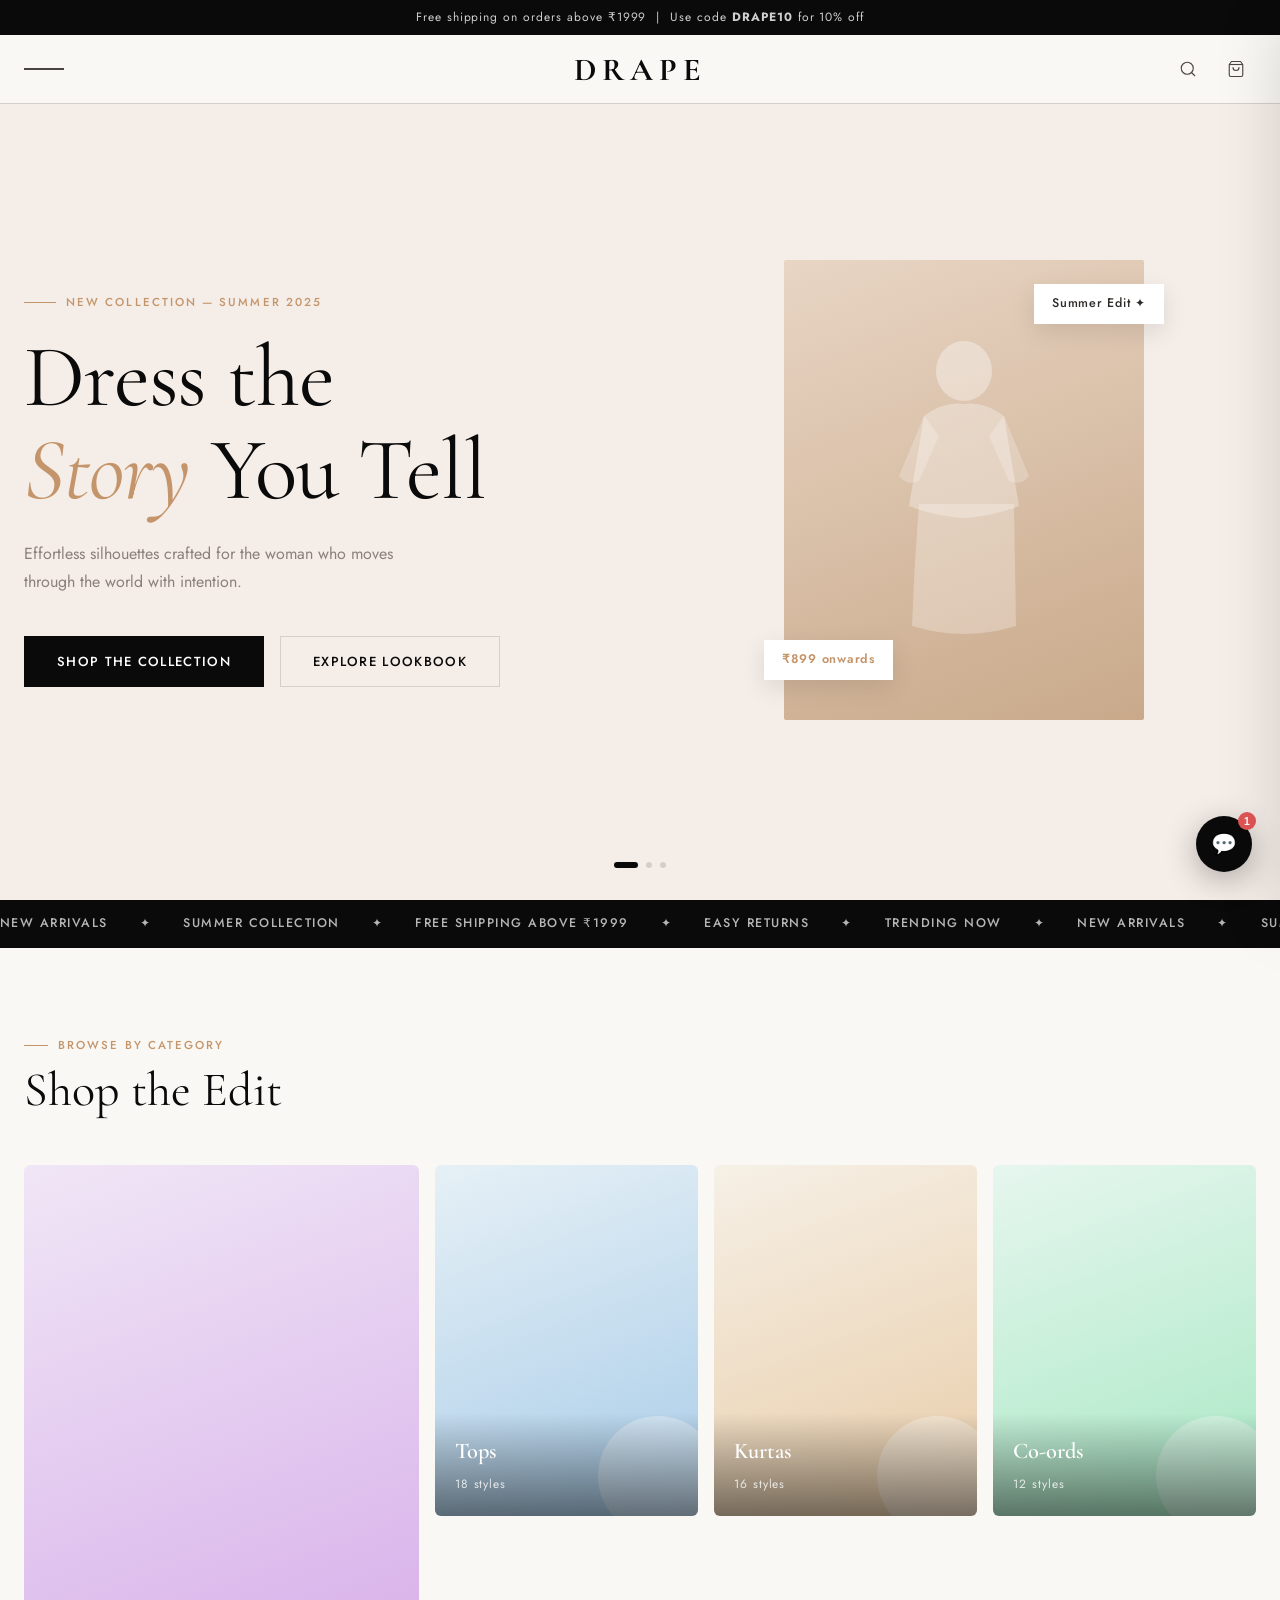
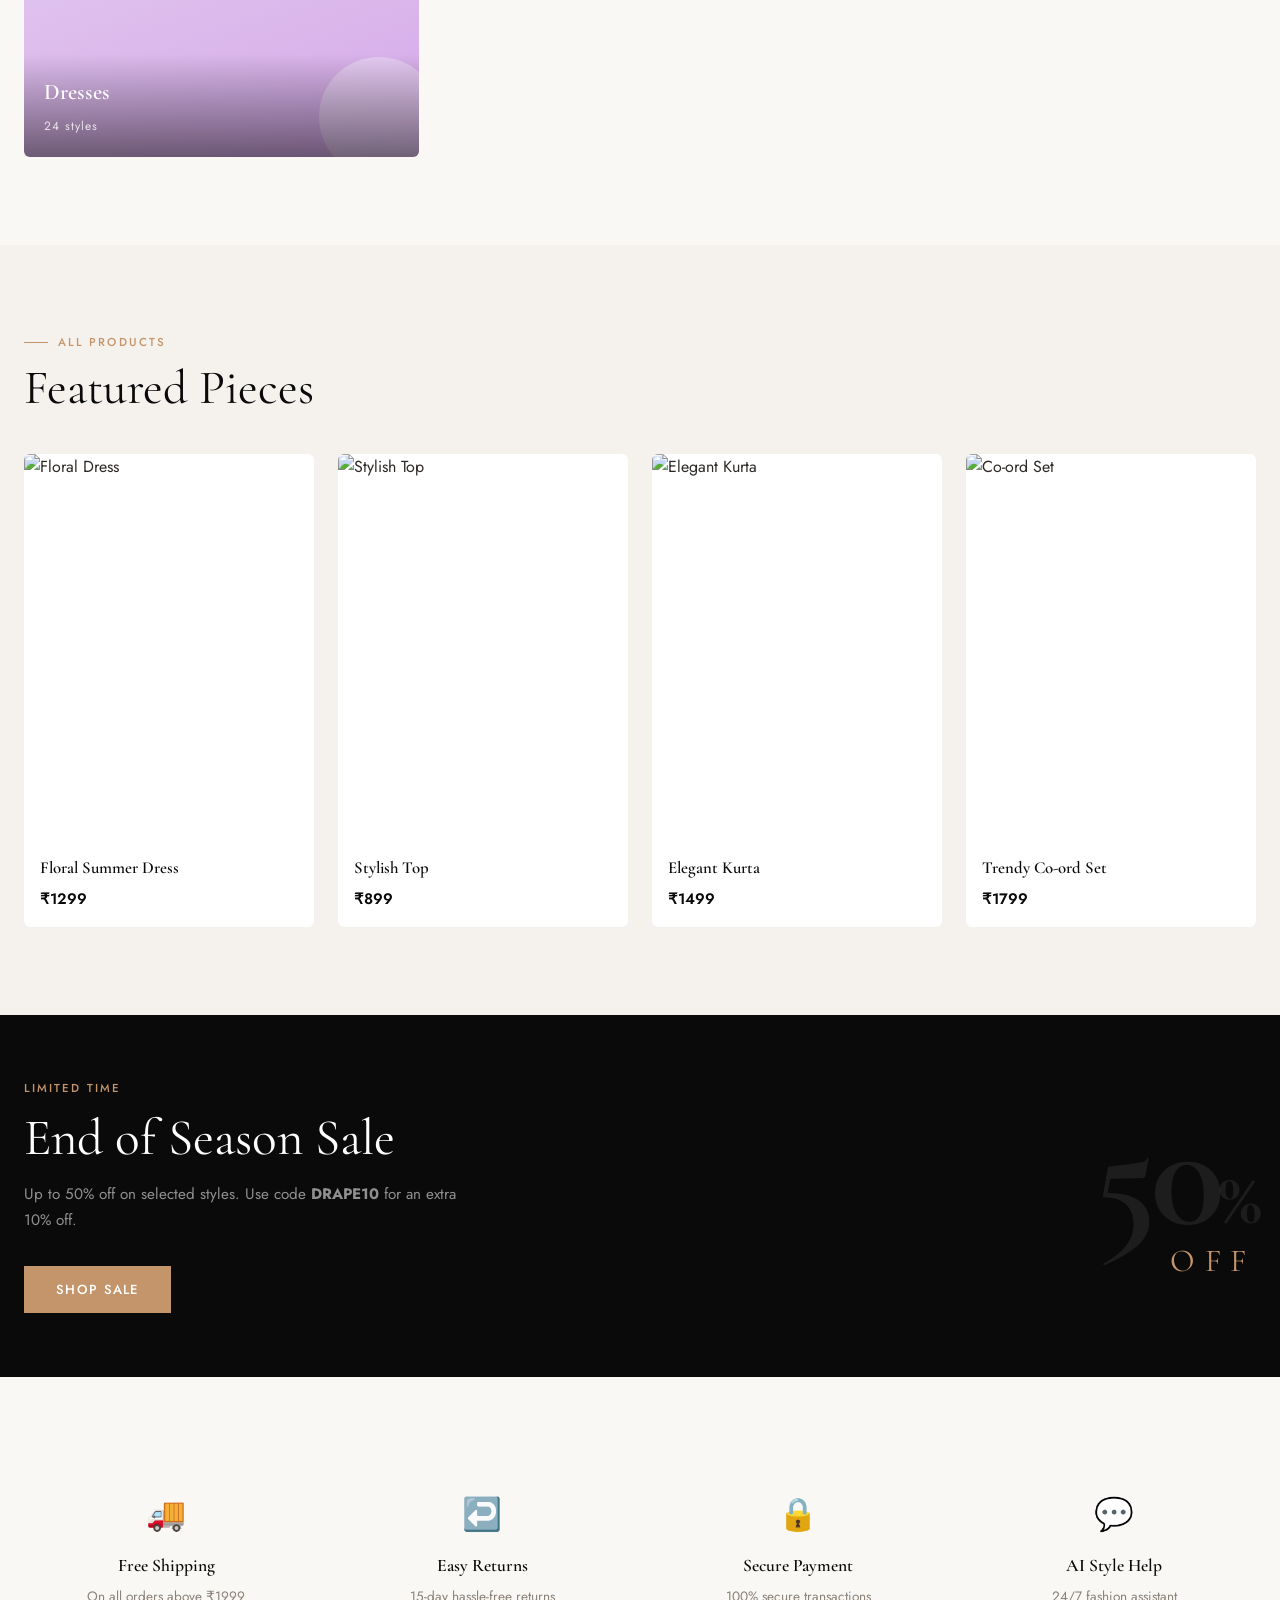
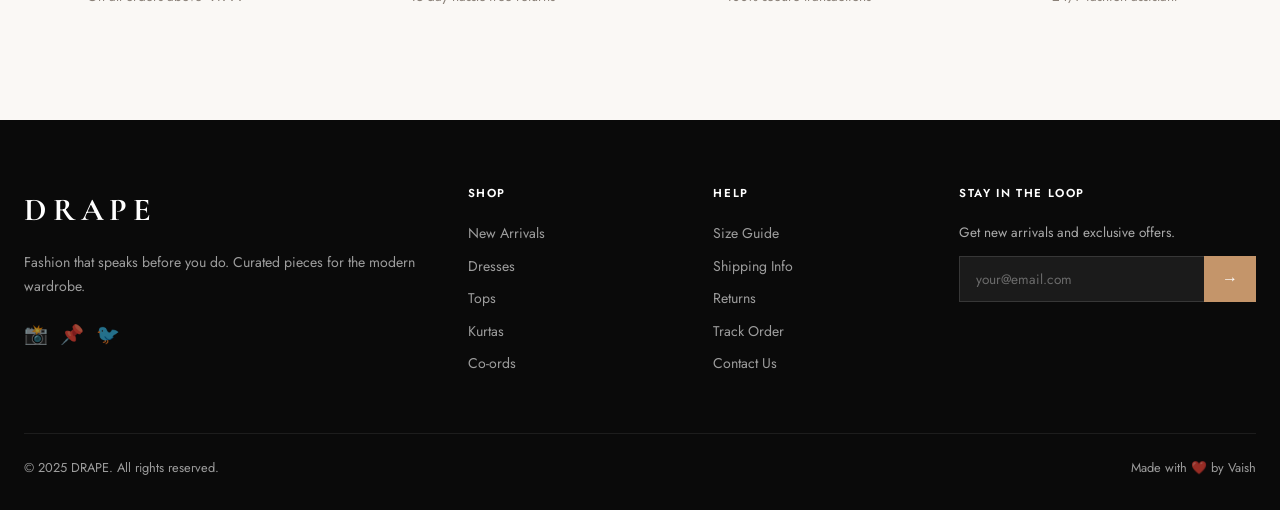
==== commit 78415c09: "Update index.html" ====
--- a/index.html
+++ b/index.html
@@ -214,7 +214,7 @@
     </section>
 
     <!-- PRODUCTS -->
-   <section class="products-section section" id="products">
+<section class="products-section section" id="products">
   <div class="container">
 
     <div class="products-header">
@@ -229,56 +229,56 @@
       <!-- PRODUCT 1 -->
       <div class="product-card">
         <div class="product-image">
-          <img src="https://images.unsplash.com/photo-1521572163474-6864f9cf17ab" alt="Dress">
+          <img src="https://images.unsplash.com/photo-1521572163474-6864f9cf17ab" alt="Floral Dress">
           <div class="product-overlay">
             <button onclick="addToCart('Floral Dress',1299)">Add to Cart</button>
           </div>
         </div>
         <div class="product-info">
-          <h3>Floral Summer Dress</h3>
-          <p class="price">₹1299</p>
+          <h3 class="product-name">Floral Summer Dress</h3>
+          <p class="product-price">₹1299</p>
         </div>
       </div>
 
       <!-- PRODUCT 2 -->
       <div class="product-card">
         <div class="product-image">
-          <img src="https://images.unsplash.com/photo-1490481651871-ab68de25d43d" alt="Top">
+          <img src="https://images.unsplash.com/photo-1490481651871-ab68de25d43d" alt="Stylish Top">
           <div class="product-overlay">
             <button onclick="addToCart('Stylish Top',899)">Add to Cart</button>
           </div>
         </div>
         <div class="product-info">
-          <h3>Stylish Top</h3>
-          <p class="price">₹899</p>
+          <h3 class="product-name">Stylish Top</h3>
+          <p class="product-price">₹899</p>
         </div>
       </div>
 
       <!-- PRODUCT 3 -->
       <div class="product-card">
         <div class="product-image">
-          <img src="https://images.unsplash.com/photo-1529139574466-a303027c1d8b" alt="Kurta">
+          <img src="https://images.unsplash.com/photo-1529139574466-a303027c1d8b" alt="Elegant Kurta">
           <div class="product-overlay">
             <button onclick="addToCart('Elegant Kurta',1499)">Add to Cart</button>
           </div>
         </div>
         <div class="product-info">
-          <h3>Elegant Kurta</h3>
-          <p class="price">₹1499</p>
+          <h3 class="product-name">Elegant Kurta</h3>
+          <p class="product-price">₹1499</p>
         </div>
       </div>
 
       <!-- PRODUCT 4 -->
       <div class="product-card">
         <div class="product-image">
-          <img src="https://images.unsplash.com/photo-1503342217505-b0a15ec3261c" alt="Co-ord">
+          <img src="https://images.unsplash.com/photo-1503342217505-b0a15ec3261c" alt="Co-ord Set">
           <div class="product-overlay">
             <button onclick="addToCart('Trendy Co-ord Set',1799)">Add to Cart</button>
           </div>
         </div>
         <div class="product-info">
-          <h3>Trendy Co-ord Set</h3>
-          <p class="price">₹1799</p>
+          <h3 class="product-name">Trendy Co-ord Set</h3>
+          <p class="product-price">₹1799</p>
         </div>
       </div>
 
@@ -286,7 +286,6 @@
 
   </div>
 </section>
-
     <!-- BANNER -->
     <section class="promo-banner">
       <div class="container">
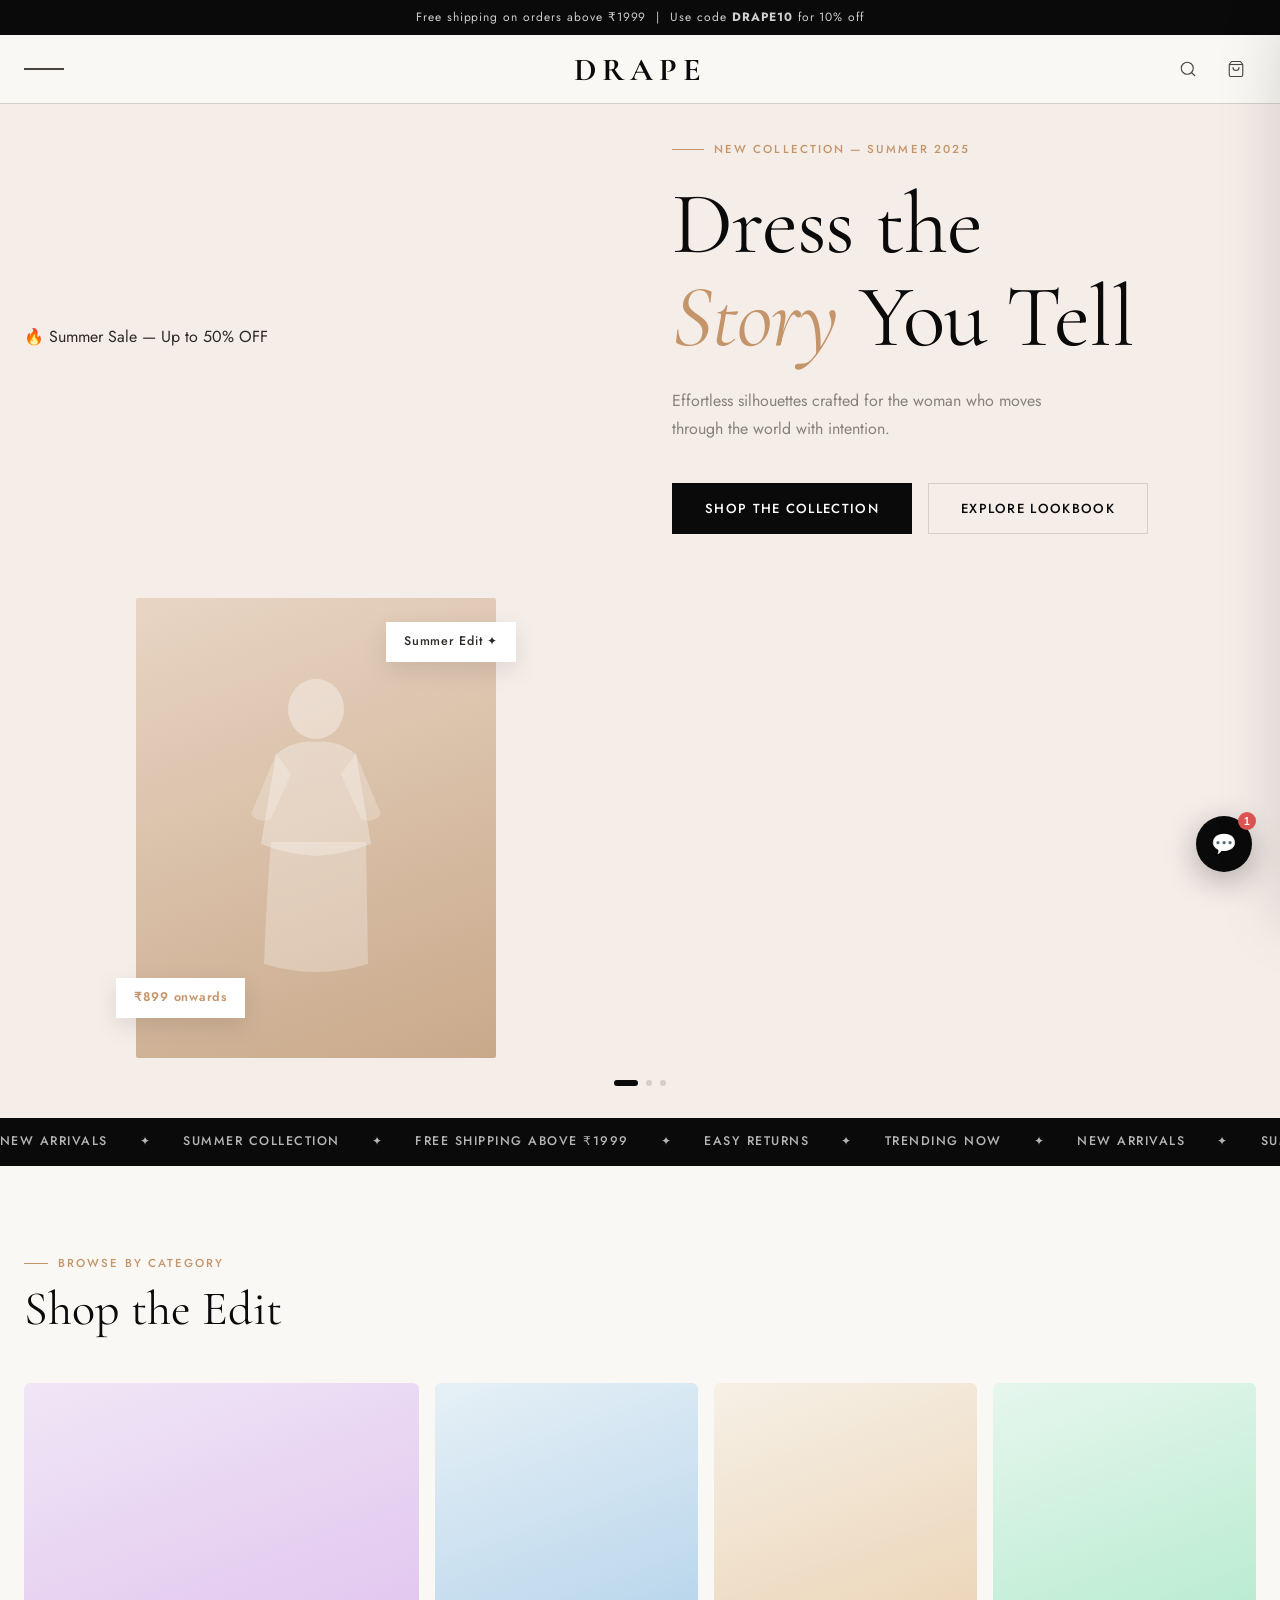
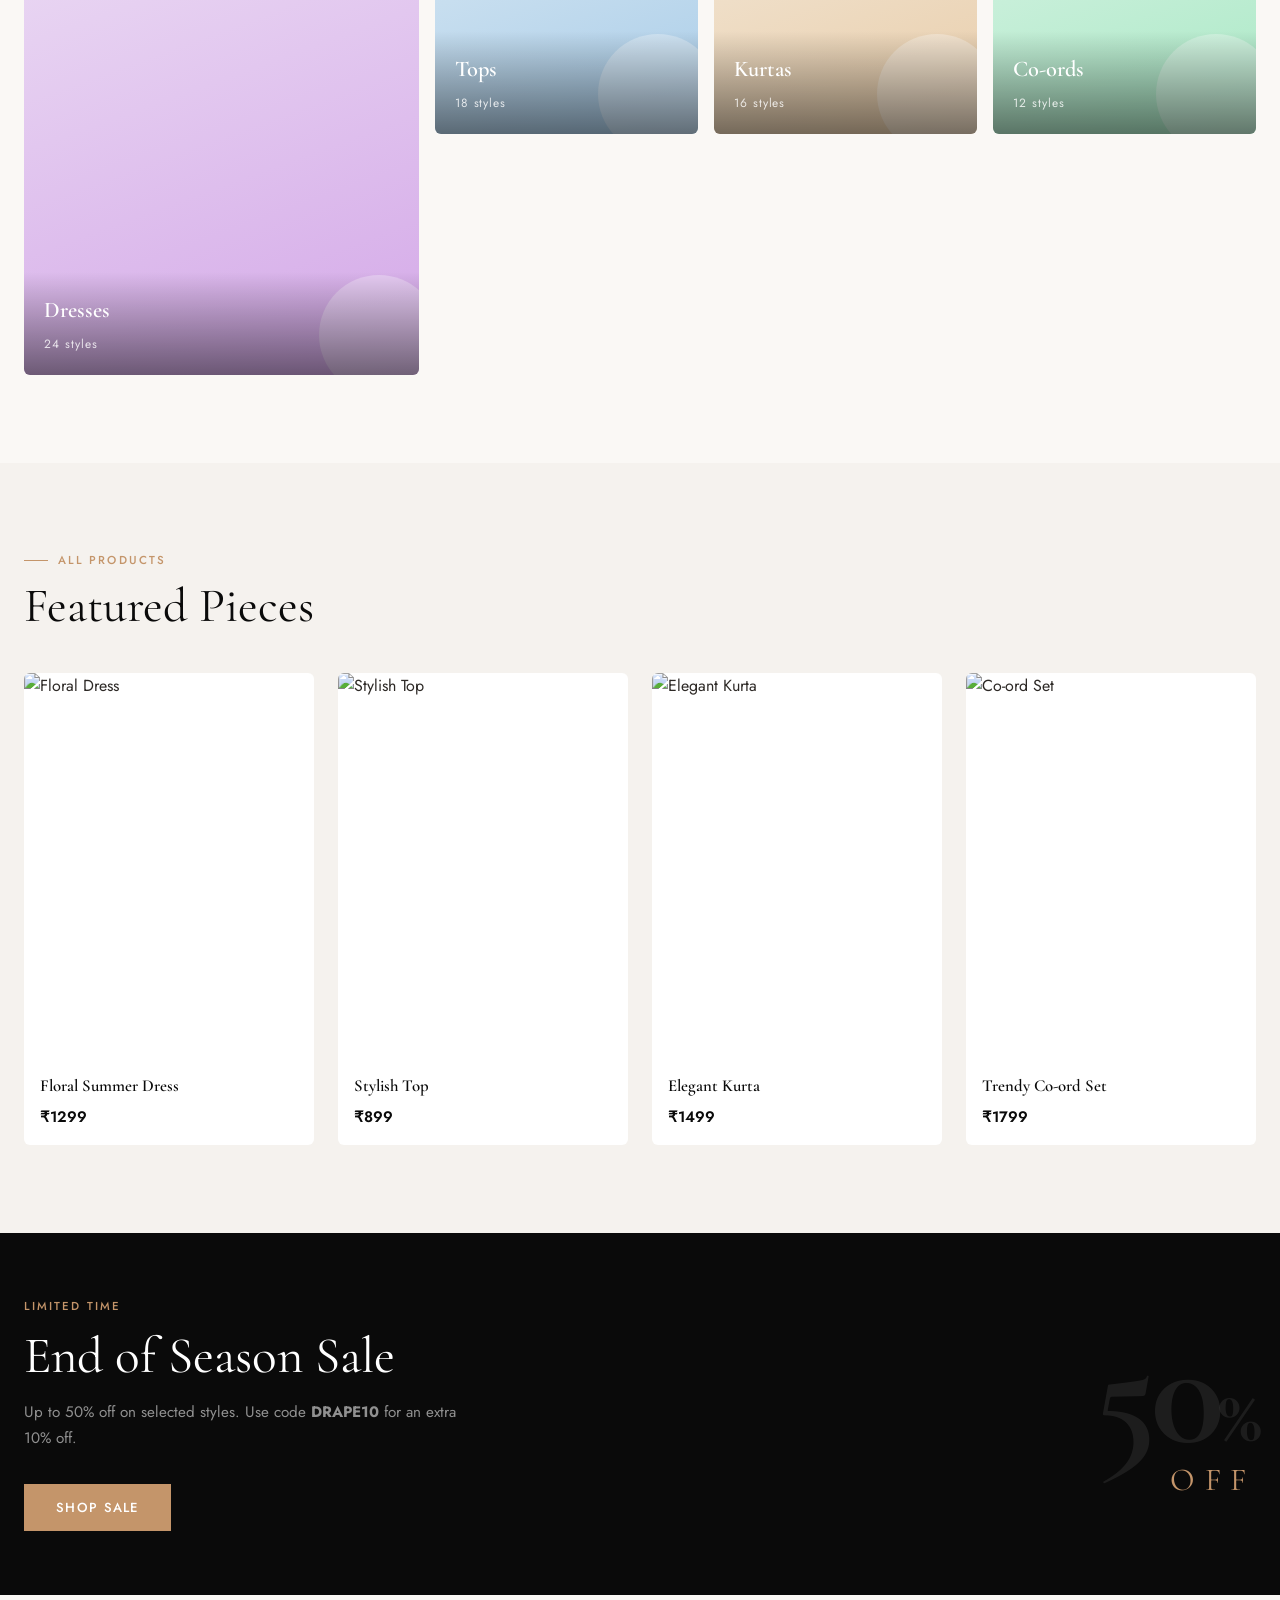
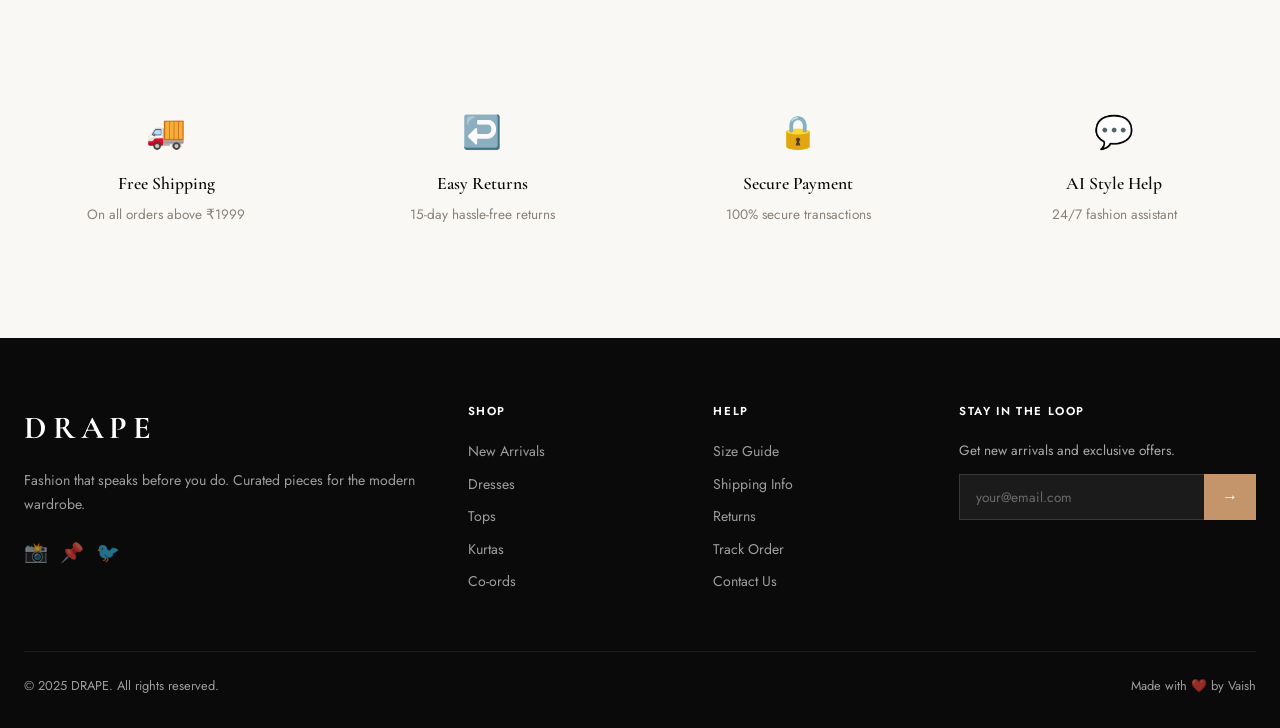
==== commit f4362e03: "Update index.html" ====
--- a/index.html
+++ b/index.html
@@ -113,6 +113,9 @@
       <div class="hero-slides" id="heroSlides">
         <div class="hero-slide active" style="--bg:#f5ede8">
           <div class="hero-content container">
+            <div class="hero-banner">
+           🔥 Summer Sale — Up to 50% OFF
+           </div>
             <div class="hero-text">
               <p class="hero-label">New Collection — Summer 2025</p>
               <h1 class="hero-title">Dress the<br/><em>Story</em> You Tell</h1>
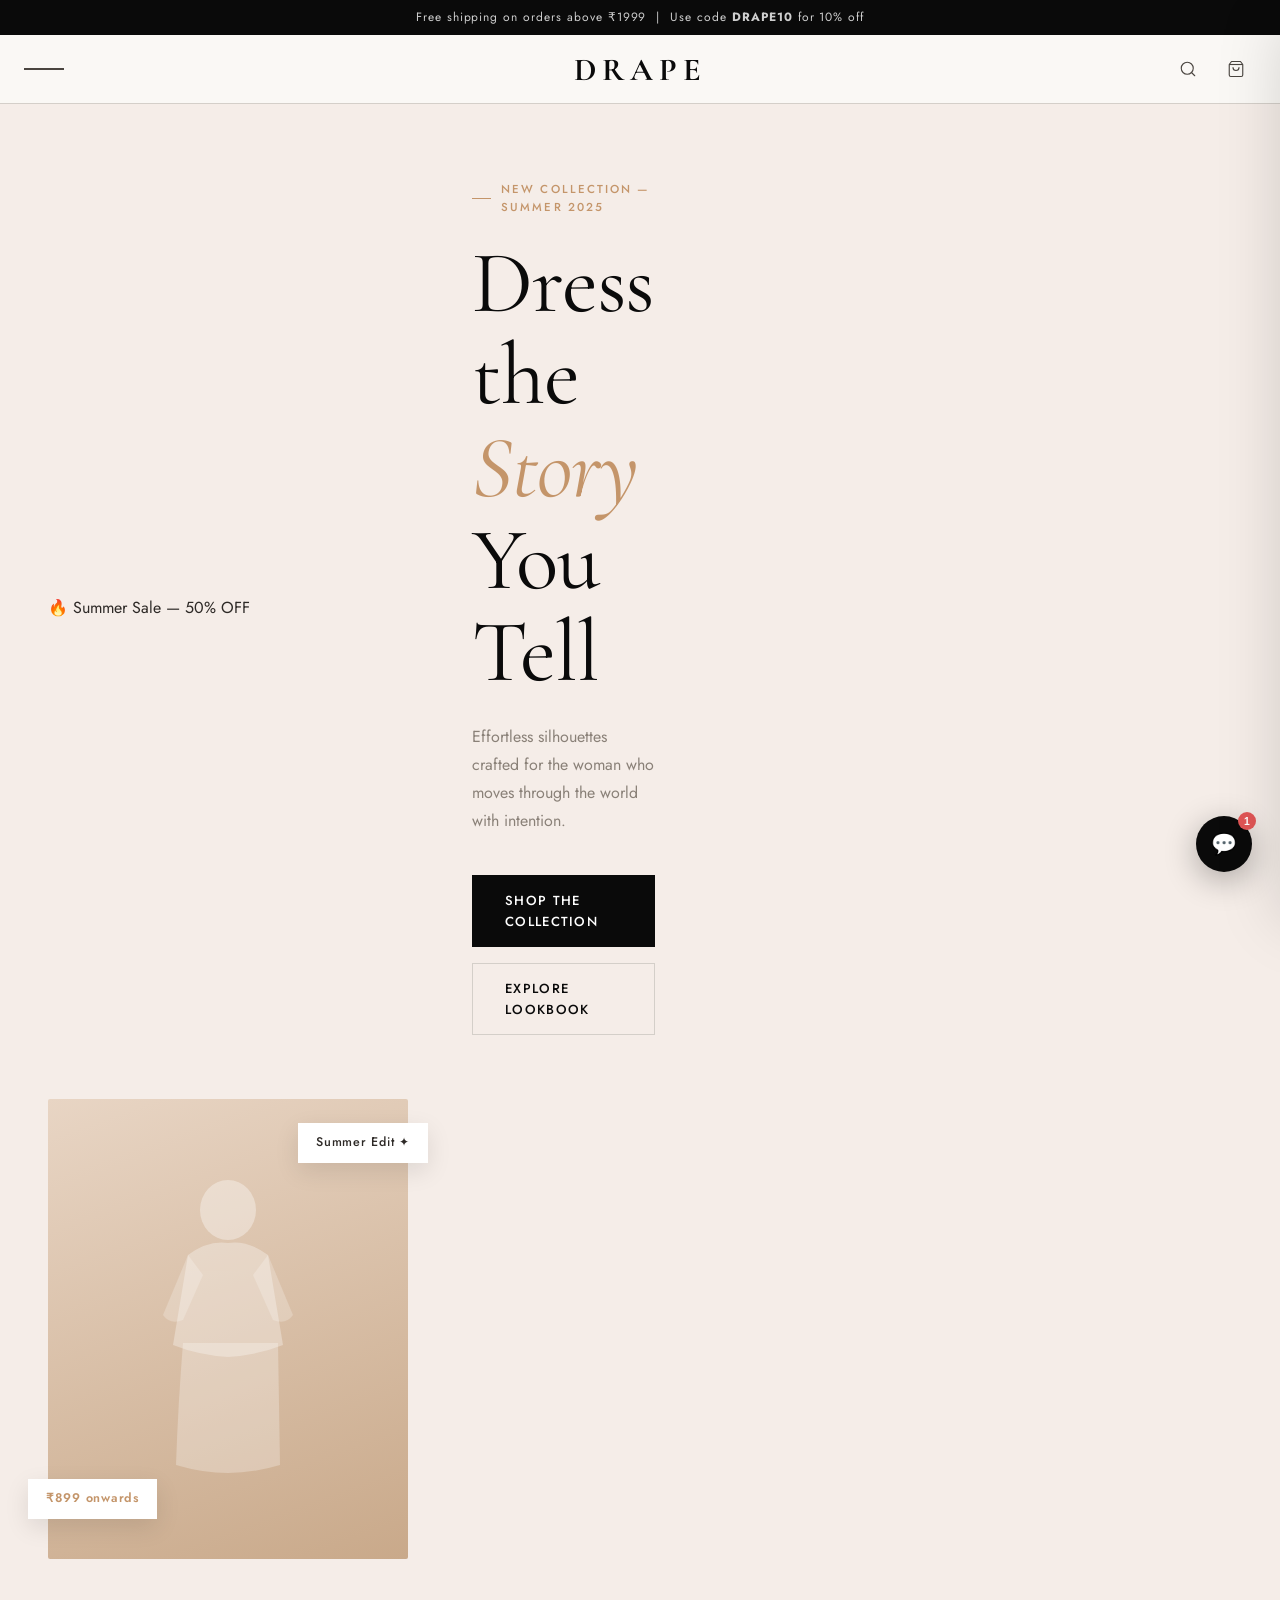
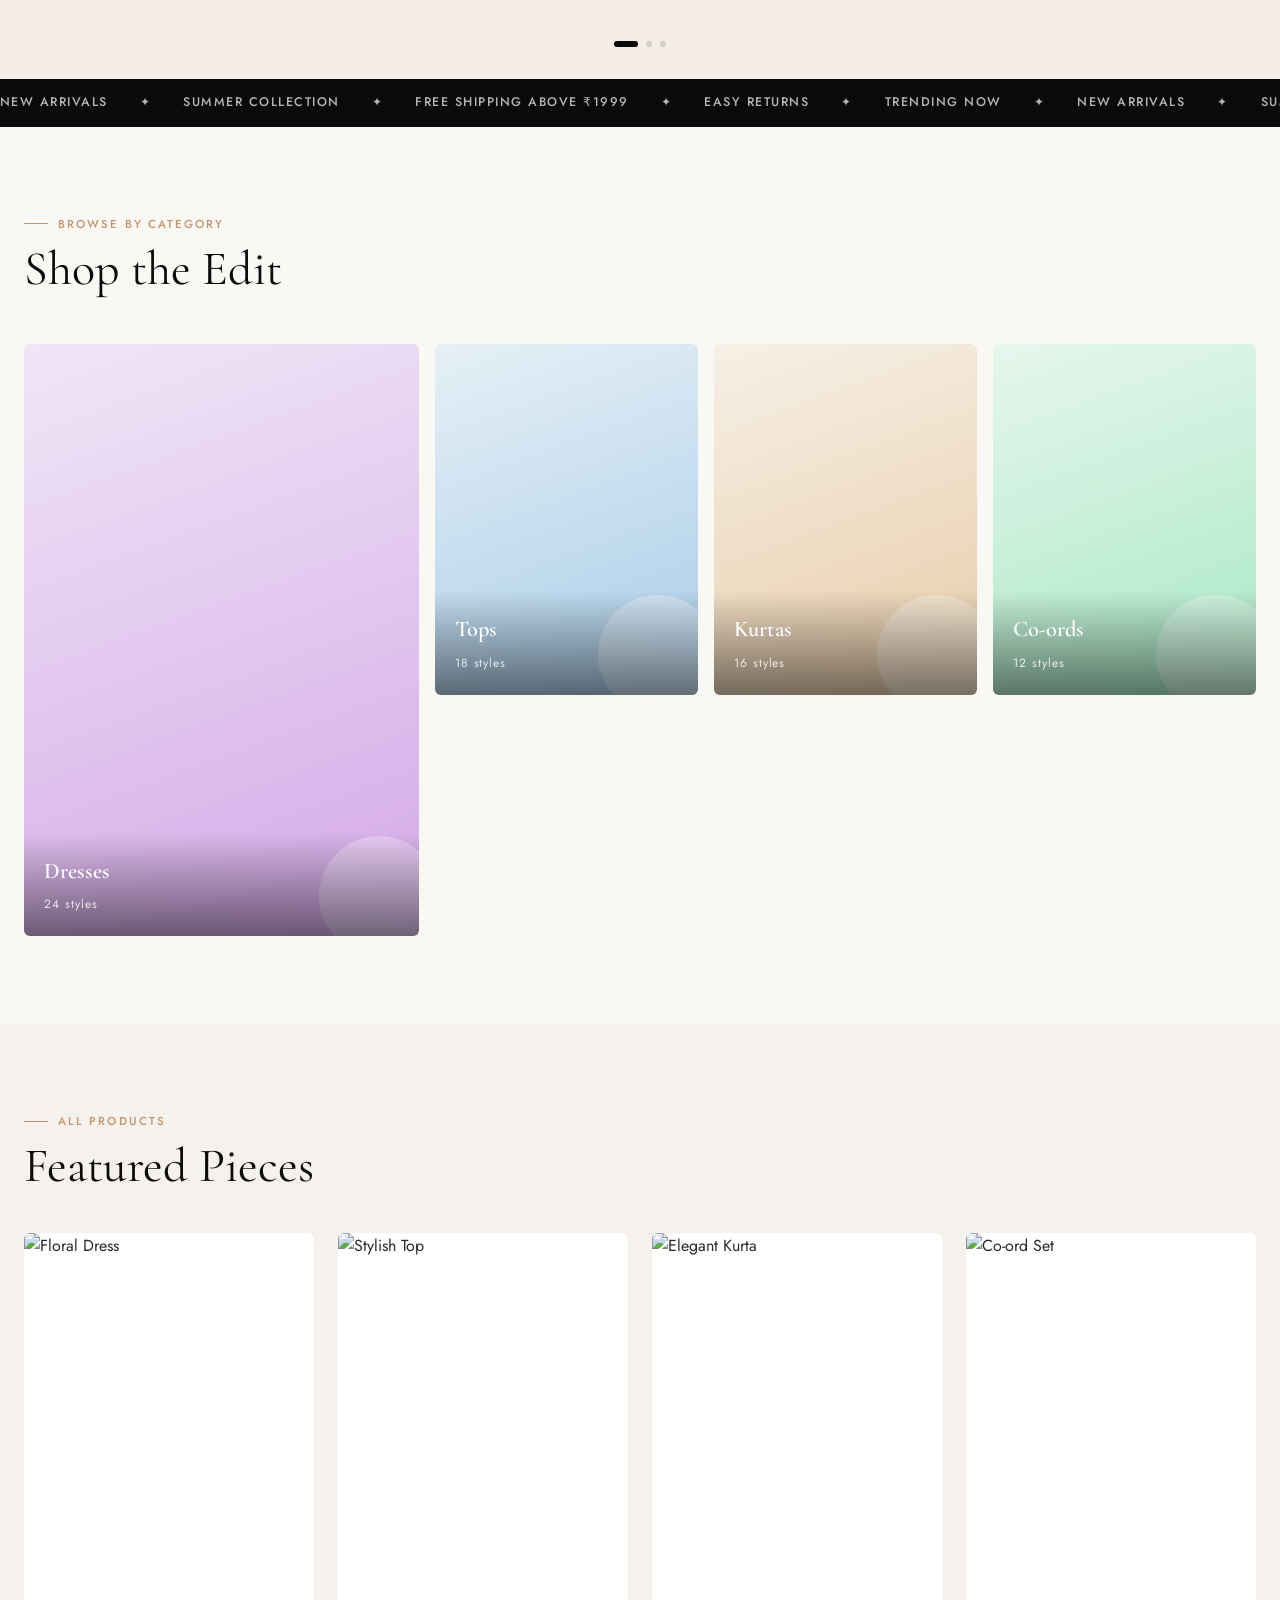
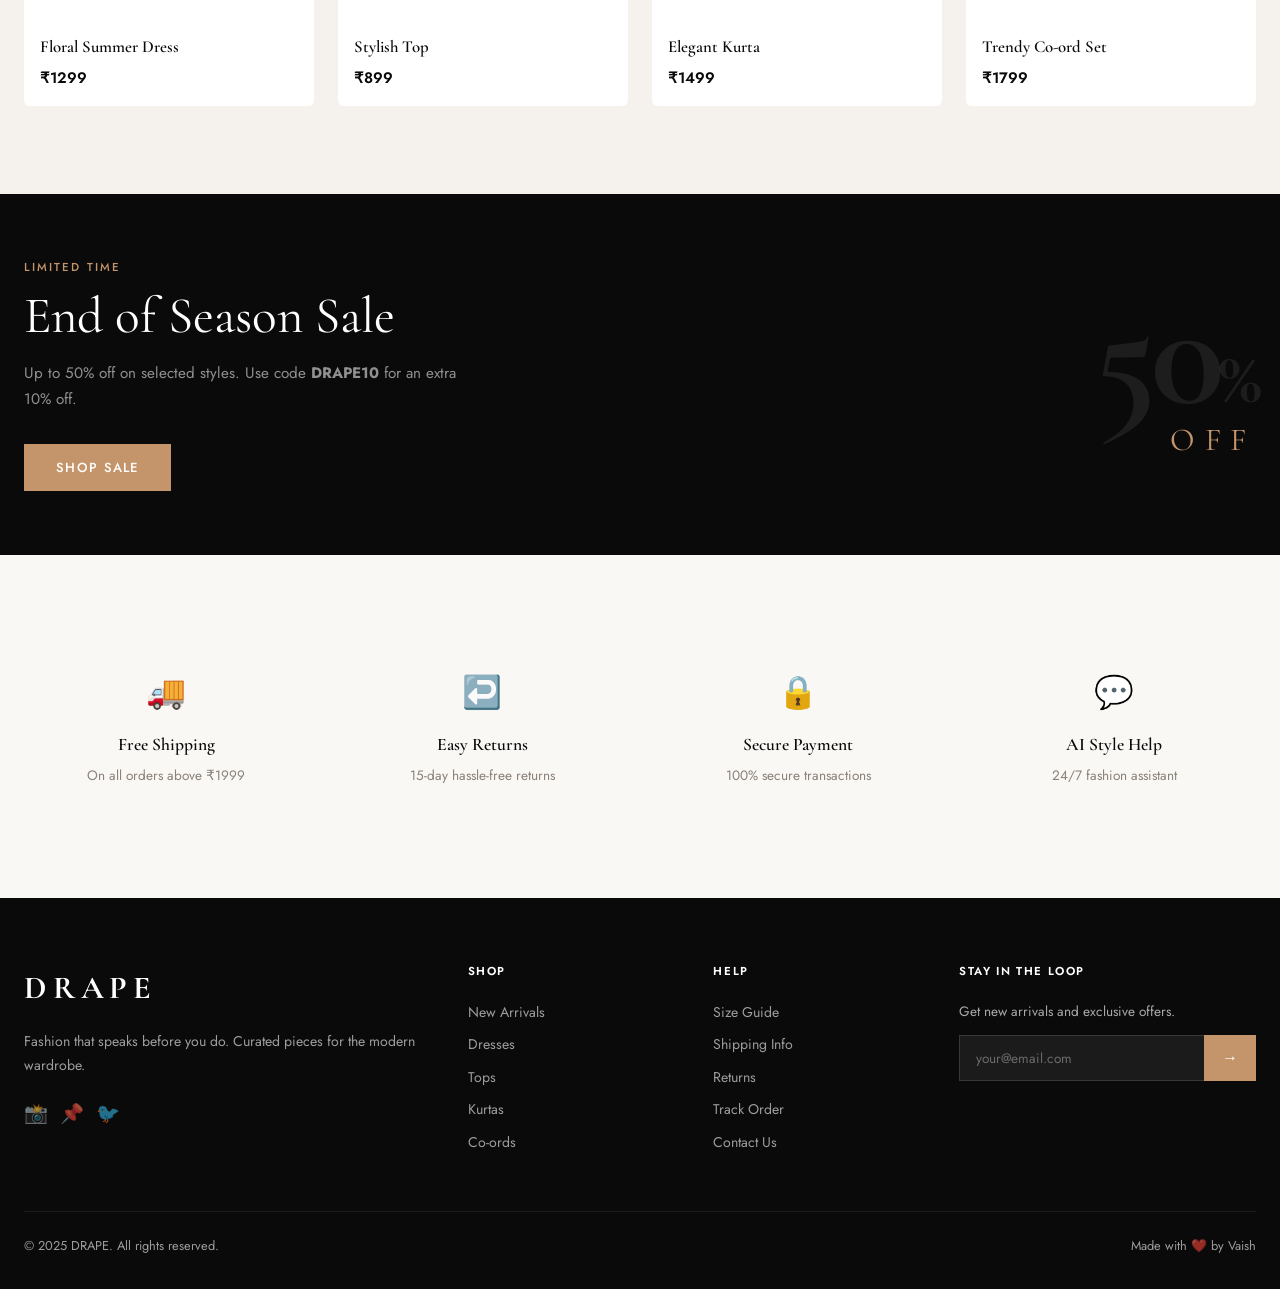
==== commit 7c7adcef: "Update index.html" ====
--- a/index.html
+++ b/index.html
@@ -113,9 +113,13 @@
       <div class="hero-slides" id="heroSlides">
         <div class="hero-slide active" style="--bg:#f5ede8">
           <div class="hero-content container">
-            <div class="hero-banner">
-           🔥 Summer Sale — Up to 50% OFF
-           </div>
+           <div class="hero-content container">
+
+  <div class="hero-banner">
+    🔥 Summer Sale — 50% OFF
+  </div>
+
+  <!-- KEEP YOUR EXISTING HERO CONTENT BELOW -->
             <div class="hero-text">
               <p class="hero-label">New Collection — Summer 2025</p>
               <h1 class="hero-title">Dress the<br/><em>Story</em> You Tell</h1>
--- a/shop.css
+++ b/shop.css
@@ -189,6 +189,7 @@
 }
 
 .hero-content {
+  position: relative;   /* ADD THIS */
   display: grid;
   grid-template-columns: 1fr 1fr;
   gap: 64px;
@@ -331,6 +332,30 @@
 .hero-dots .dot.active {
   width: 24px;
   background: var(--black);
+}
+/* HERO TOP BANNER */
+..hero-banner {
+  position: absolute;
+  top: 10px;   /* 👈 FIXED */
+  left: 50%;
+  transform: translateX(-50%);
+  background: var(--black);
+  color: var(--white);
+  padding: 8px 18px;
+  font-size: 0.75rem;
+  border-radius: 20px;
+  z-index: 999;   /* 👈 VERY IMPORTANT */
+}
+
+@keyframes fadeSlide {
+  from {
+    opacity: 0;
+    transform: translateX(-50%) translateY(-10px);
+  }
+  to {
+    opacity: 1;
+    transform: translateX(-50%) translateY(0);
+  }
 }
 
 /* ============================================
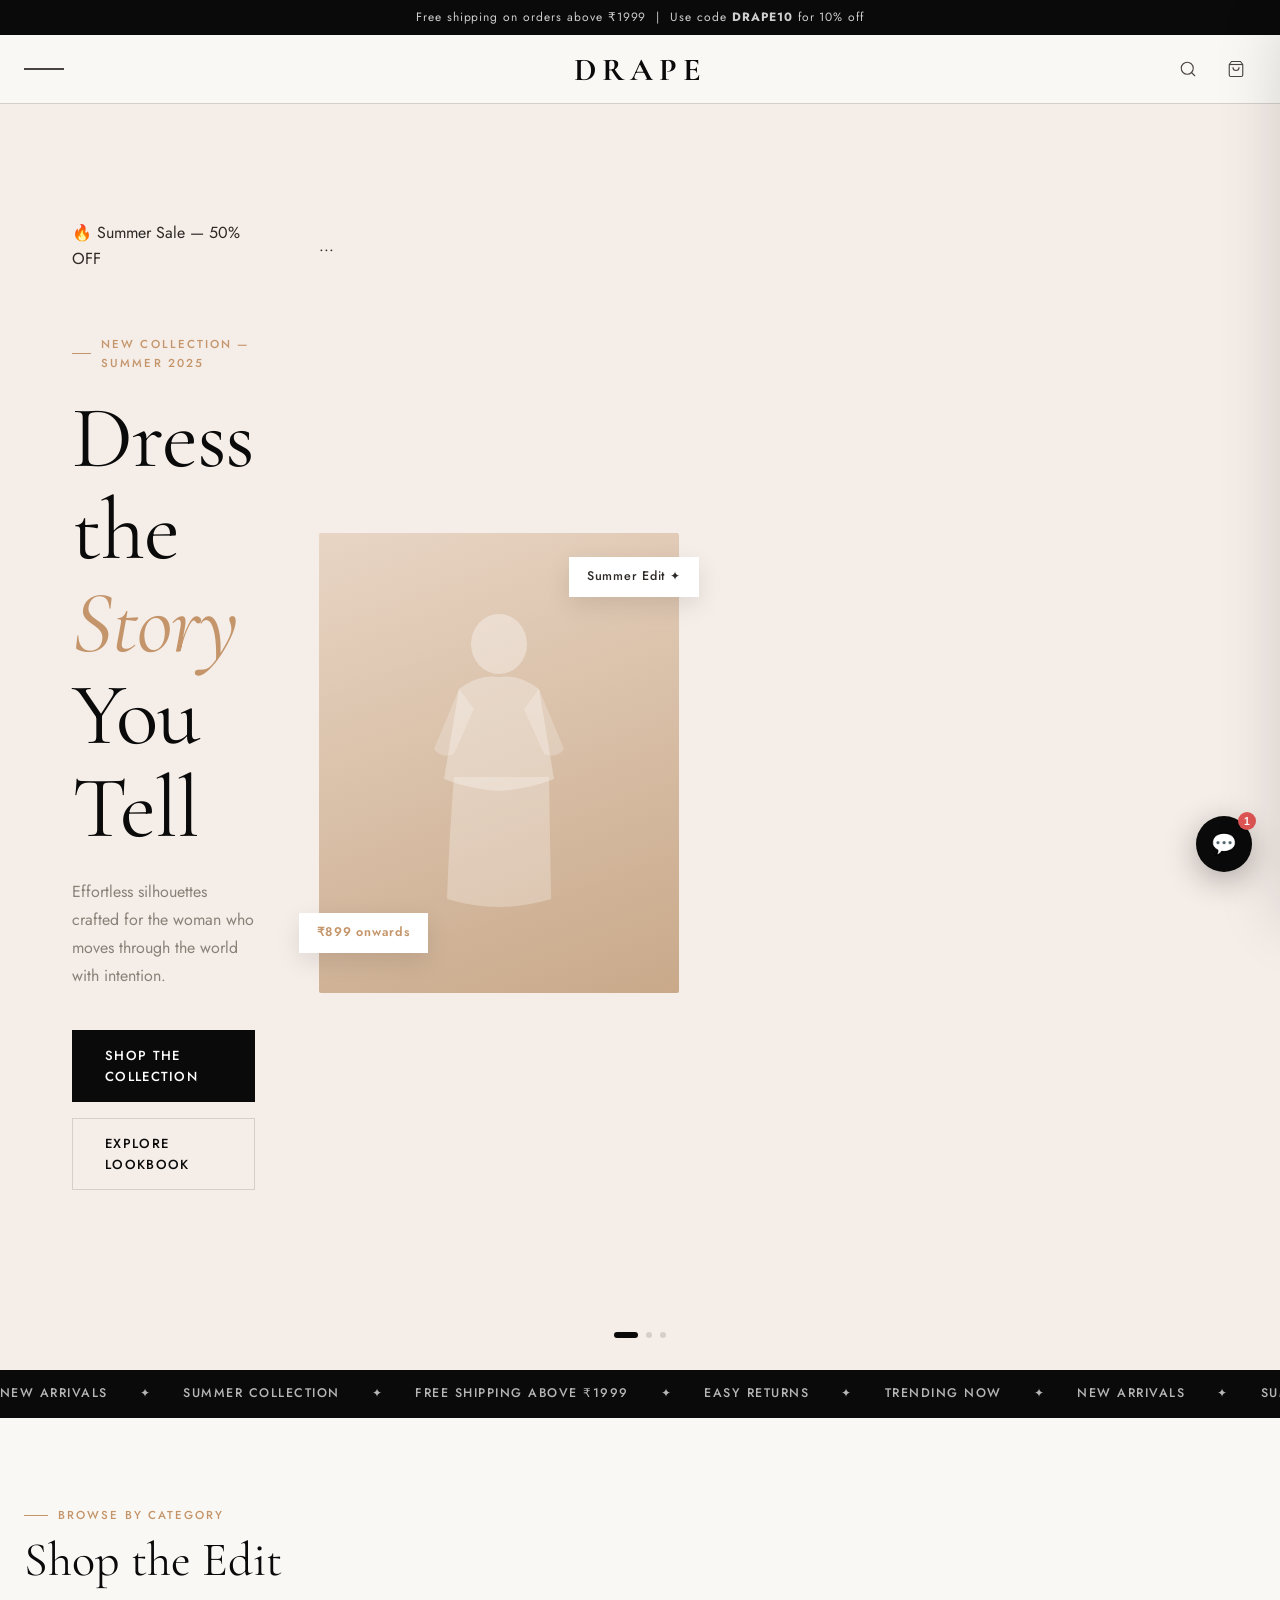
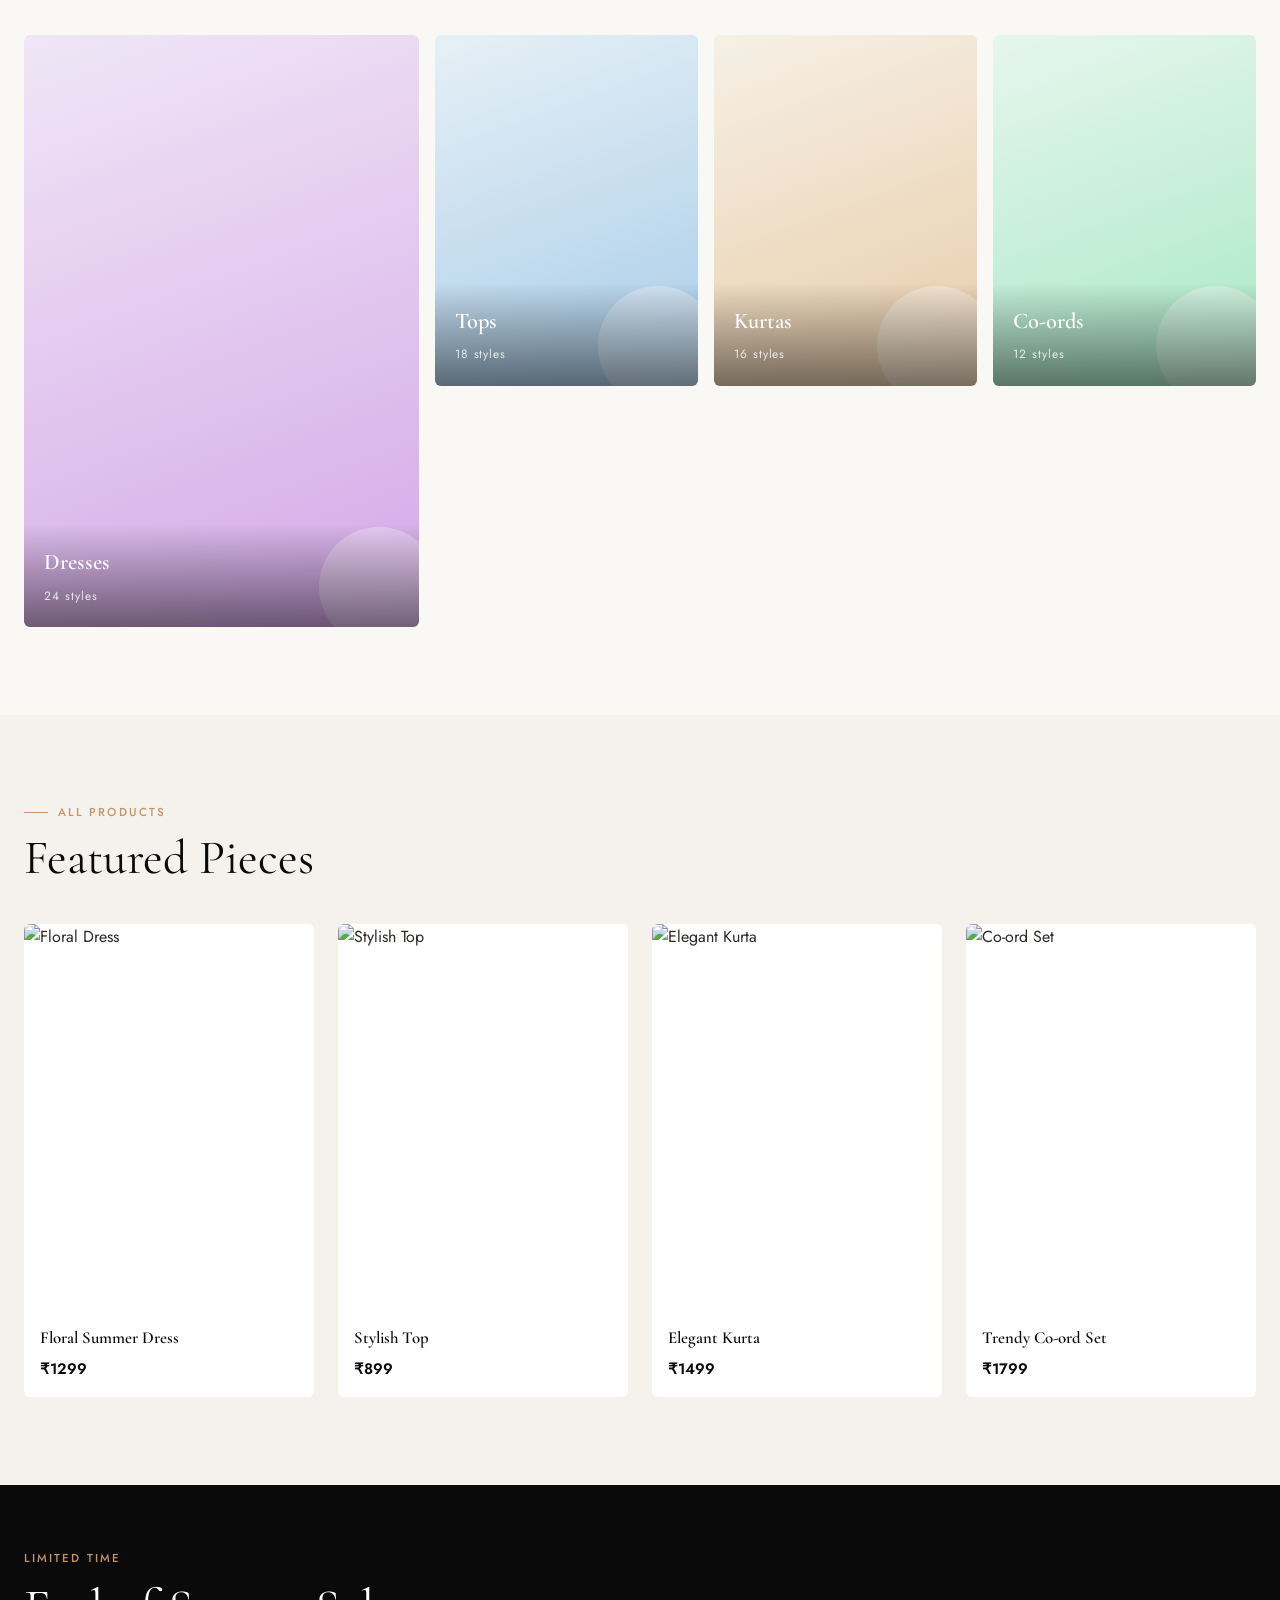
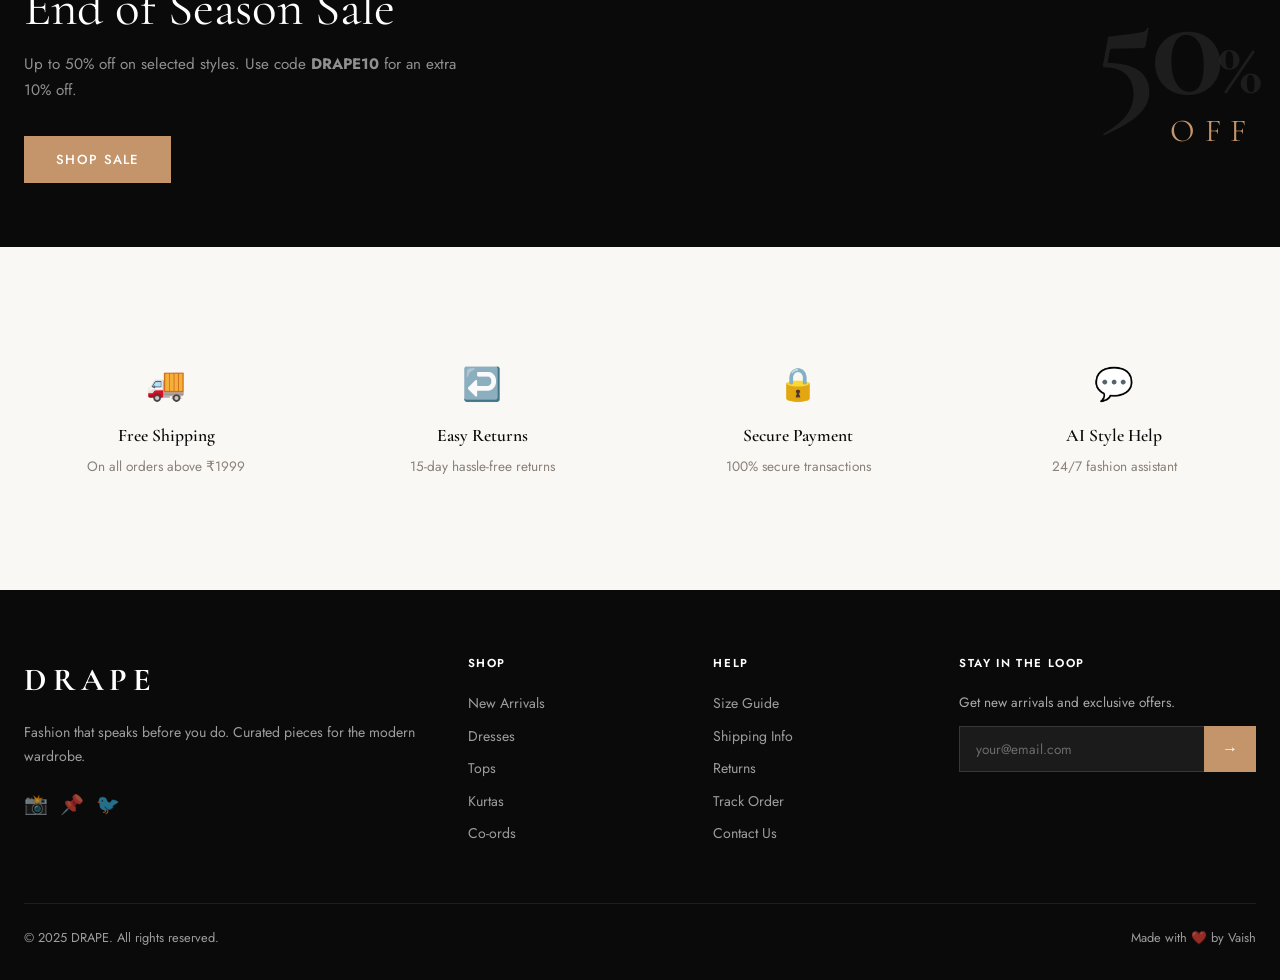
==== commit 93f90974: "Update index.html" ====
--- a/index.html
+++ b/index.html
@@ -115,8 +115,14 @@
           <div class="hero-content container">
            <div class="hero-content container">
 
+<div class="hero-content container">
+
   <div class="hero-banner">
     🔥 Summer Sale — 50% OFF
+  </div>
+
+  <div class="hero-text">
+    ...
   </div>
 
   <!-- KEEP YOUR EXISTING HERO CONTENT BELOW -->
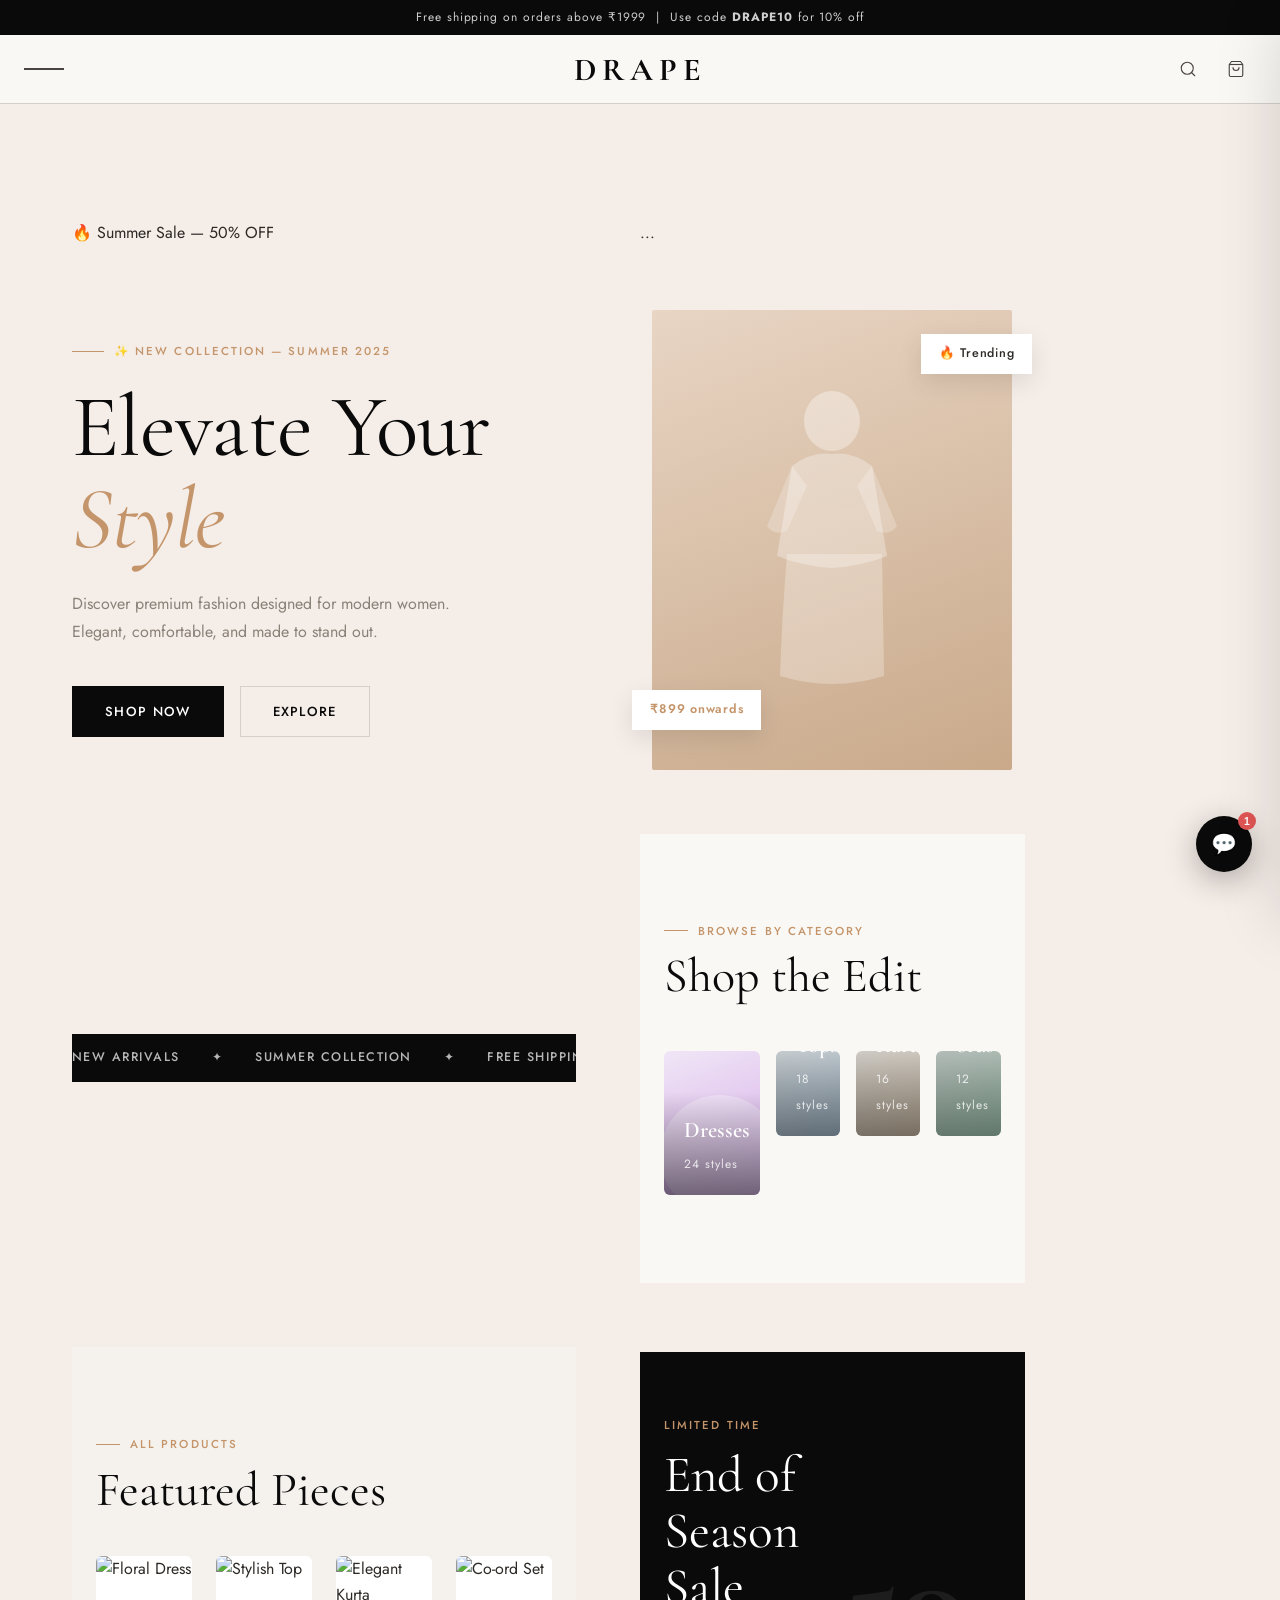
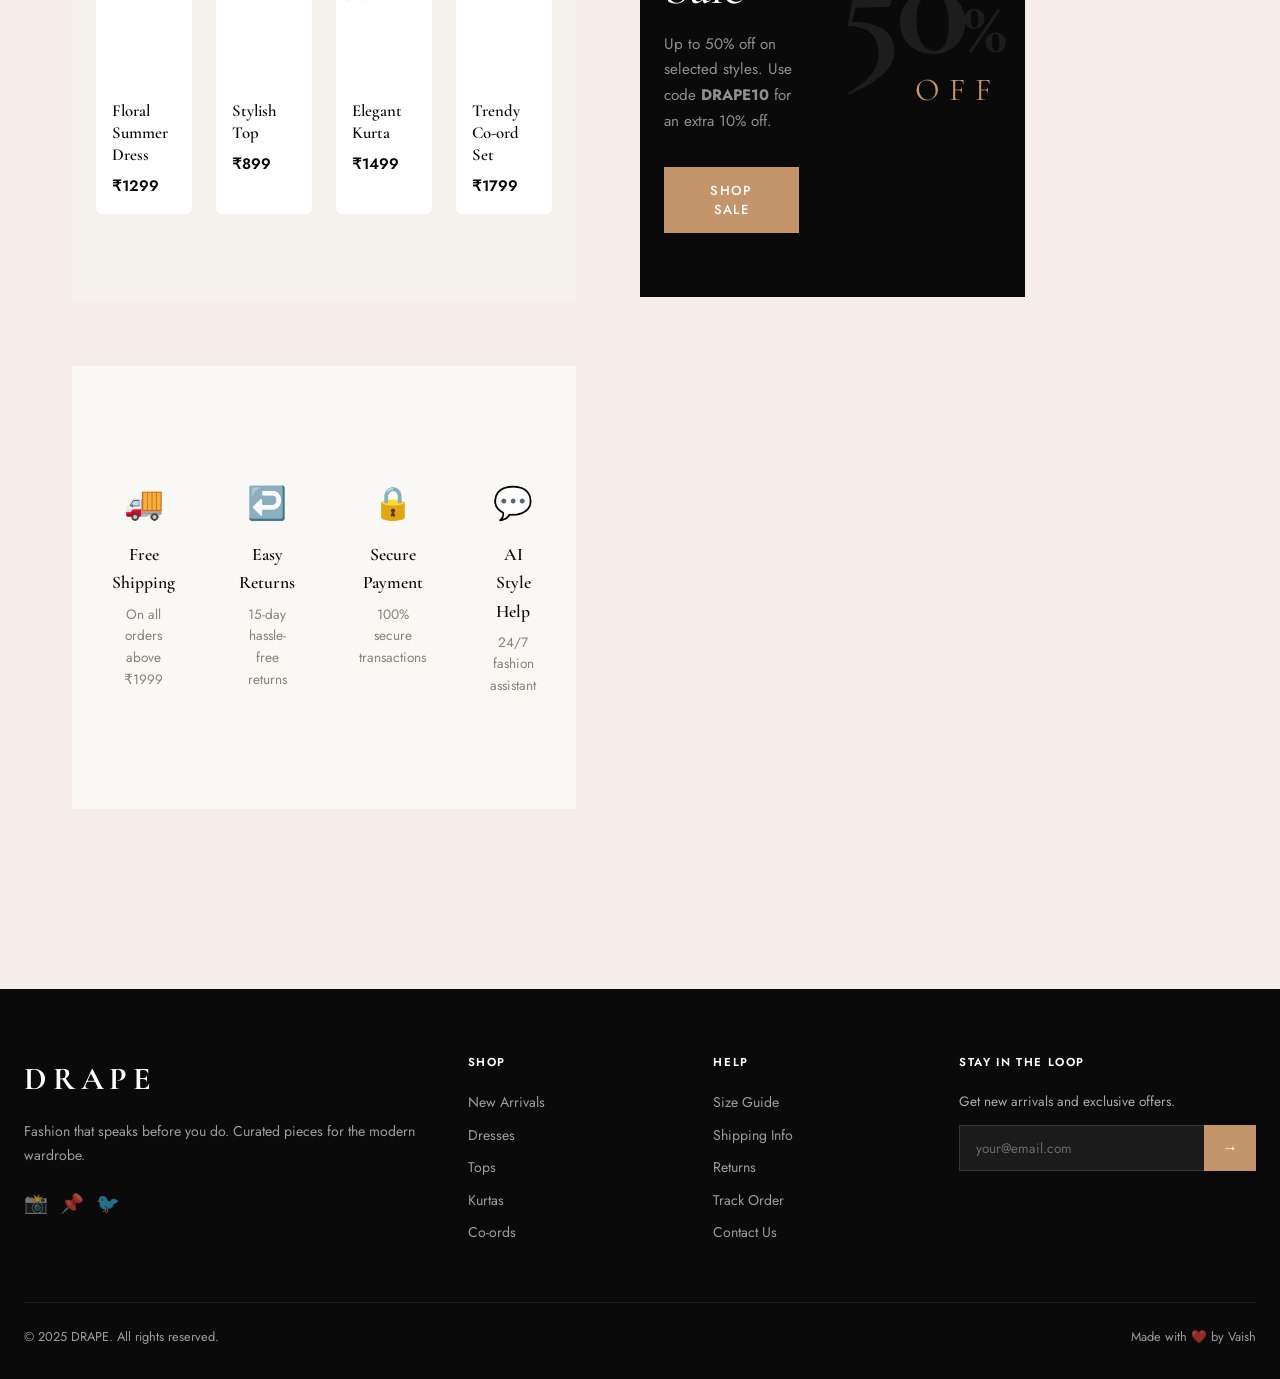
==== commit b945a229: "Update index.html" ====
--- a/index.html
+++ b/index.html
@@ -127,40 +127,43 @@
 
   <!-- KEEP YOUR EXISTING HERO CONTENT BELOW -->
             <div class="hero-text">
-              <p class="hero-label">New Collection — Summer 2025</p>
-              <h1 class="hero-title">Dress the<br/><em>Story</em> You Tell</h1>
-              <p class="hero-desc">Effortless silhouettes crafted for the woman who moves through the world with intention.</p>
-              <div class="hero-actions">
-                <a href="#products" class="btn-hero">Shop the Collection</a>
-                <a href="#categories" class="btn-hero-ghost">Explore Lookbook</a>
-              </div>
-            </div>
-            <div class="hero-visual">
-              <div class="hero-img-frame">
-                <div class="hero-color-block" style="background: linear-gradient(160deg, #e8d5c4 0%, #c9a98a 100%)">
-                  <div class="hero-silhouette">
-                    <svg viewBox="0 0 200 320" fill="none" xmlns="http://www.w3.org/2000/svg">
-                      <ellipse cx="100" cy="45" rx="28" ry="30" fill="rgba(255,255,255,0.4)"/>
-                      <path d="M60 90 Q80 75 100 78 Q120 75 140 90 L155 180 Q130 190 100 192 Q70 190 45 180 Z" fill="rgba(255,255,255,0.35)"/>
-                      <path d="M60 90 L35 150 Q42 160 55 155 L75 110" fill="rgba(255,255,255,0.25)"/>
-                      <path d="M140 90 L165 150 Q158 160 145 155 L125 110" fill="rgba(255,255,255,0.25)"/>
-                      <path d="M55 178 Q50 240 48 300 Q75 308 100 308 Q125 308 152 300 L150 178" fill="rgba(255,255,255,0.3)"/>
-                    </svg>
-                  </div>
-                </div>
-                <div class="hero-tag-float tag-1">Summer Edit ✦</div>
-                <div class="hero-tag-float tag-2">₹899 onwards</div>
-              </div>
-            </div>
-          </div>
-        </div>
-      </div>
-      <div class="hero-dots">
-        <span class="dot active"></span>
-        <span class="dot"></span>
-        <span class="dot"></span>
-      </div>
-    </section>
+  <p class="hero-label">✨ New Collection — Summer 2025</p>
+
+  <h1 class="hero-title">
+    Elevate Your <br><em>Style</em>
+  </h1>
+
+  <p class="hero-desc">
+    Discover premium fashion designed for modern women.
+    Elegant, comfortable, and made to stand out.
+  </p>
+
+  <div class="hero-actions">
+    <a href="#products" class="btn-hero">Shop Now</a>
+    <a href="#categories" class="btn-hero-ghost">Explore</a>
+  </div>
+</div>
+
+<div class="hero-visual">
+  <div class="hero-img-frame hover-hero">
+    <div class="hero-color-block" style="background: linear-gradient(160deg, #e8d5c4 0%, #c9a98a 100%)">
+
+      <div class="hero-silhouette">
+        <svg viewBox="0 0 200 320" fill="none">
+          <ellipse cx="100" cy="45" rx="28" ry="30" fill="rgba(255,255,255,0.4)"/>
+          <path d="M60 90 Q80 75 100 78 Q120 75 140 90 L155 180 Q130 190 100 192 Q70 190 45 180 Z" fill="rgba(255,255,255,0.35)"/>
+          <path d="M60 90 L35 150 Q42 160 55 155 L75 110" fill="rgba(255,255,255,0.25)"/>
+          <path d="M140 90 L165 150 Q158 160 145 155 L125 110" fill="rgba(255,255,255,0.25)"/>
+          <path d="M55 178 Q50 240 48 300 Q75 308 100 308 Q125 308 152 300 L150 178" fill="rgba(255,255,255,0.3)"/>
+        </svg>
+      </div>
+
+    </div>
+
+    <div class="hero-tag-float tag-1">🔥 Trending</div>
+    <div class="hero-tag-float tag-2">₹899 onwards</div>
+  </div>
+</div>
 
     <!-- MARQUEE STRIP -->
     <div class="marquee-strip">
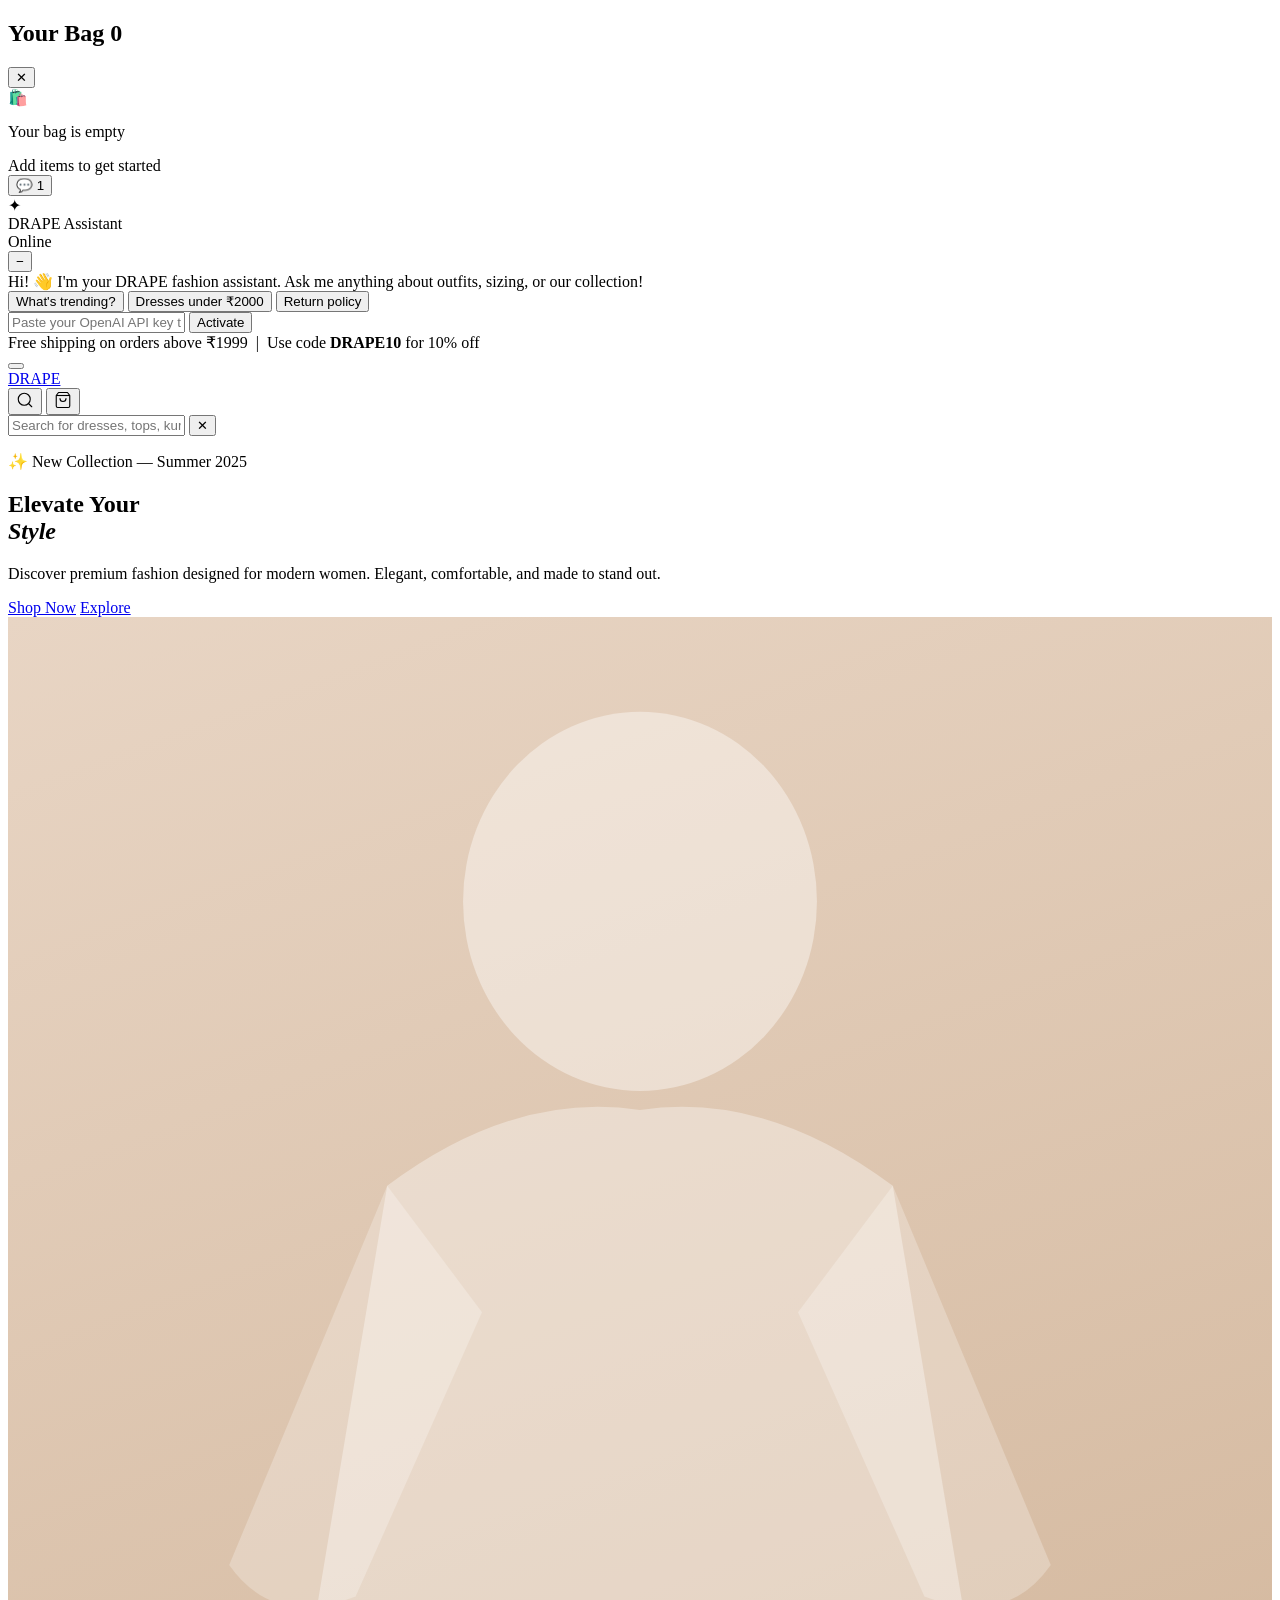
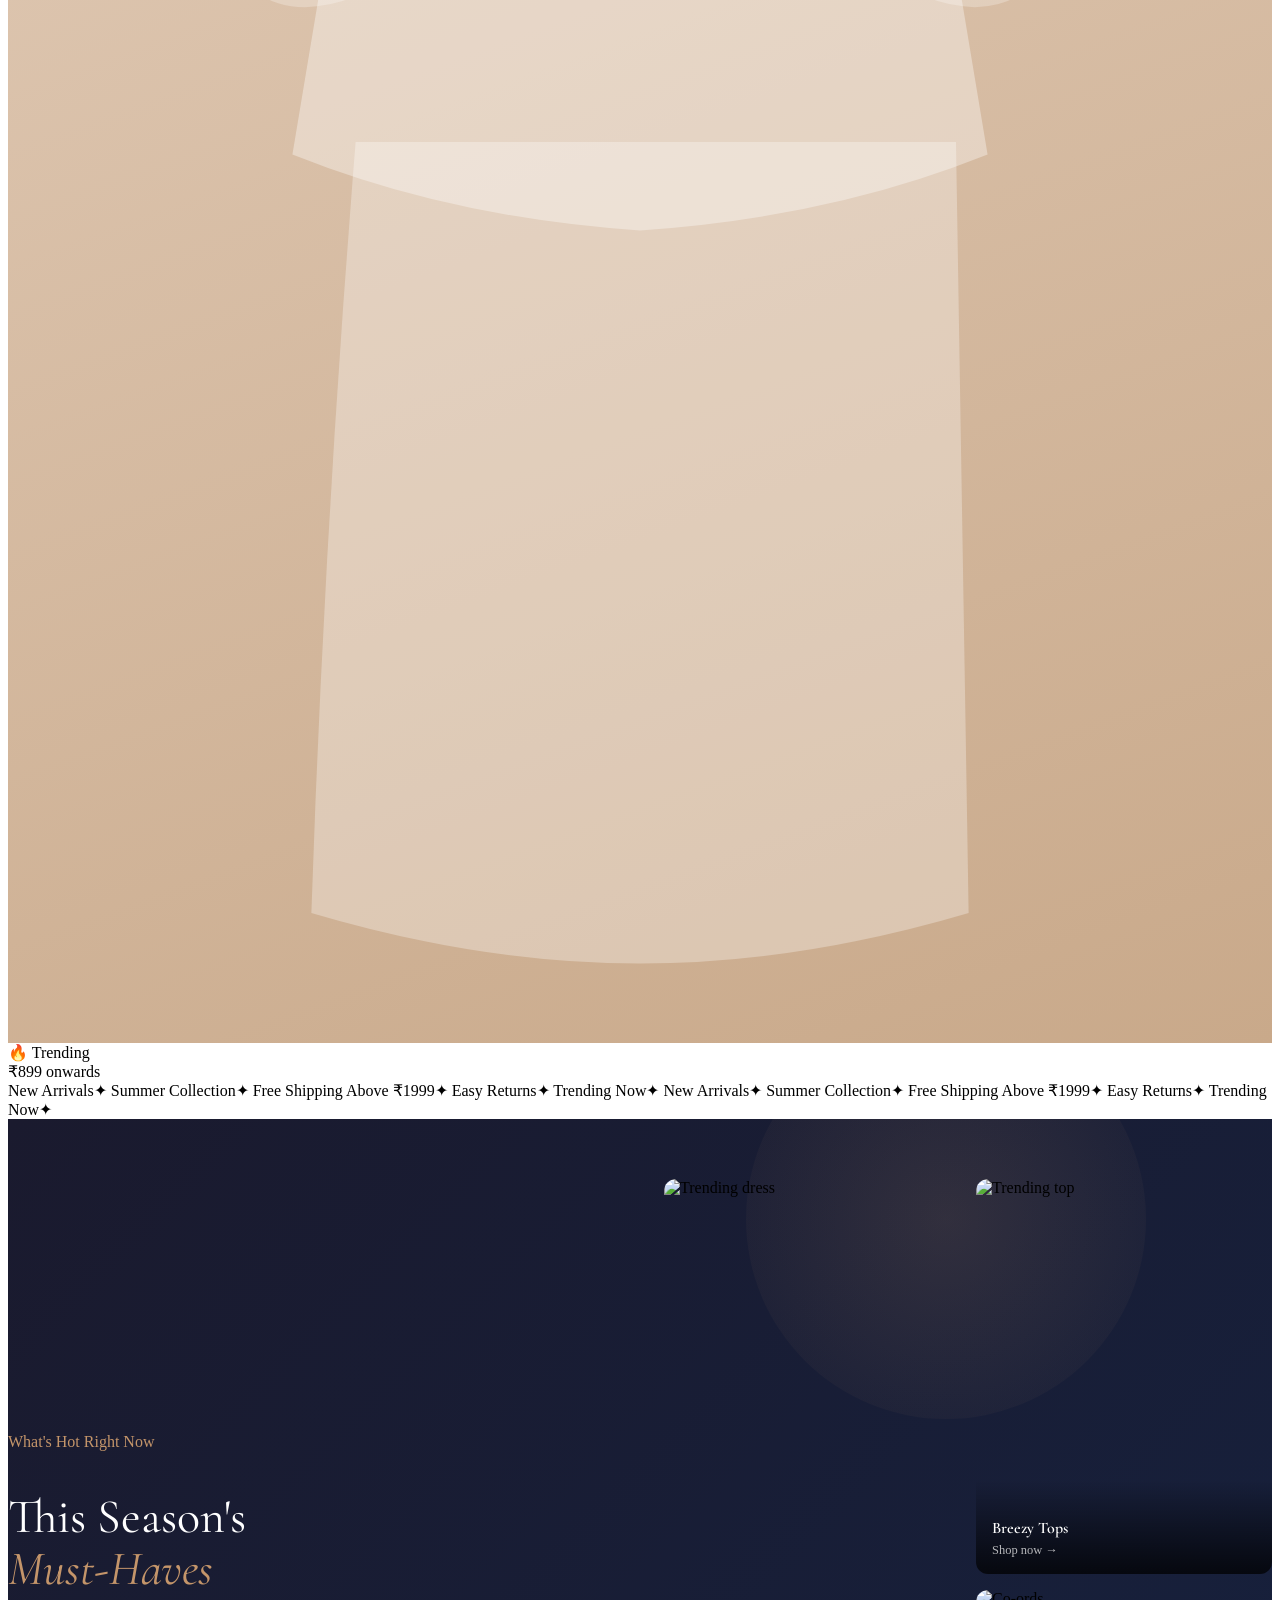
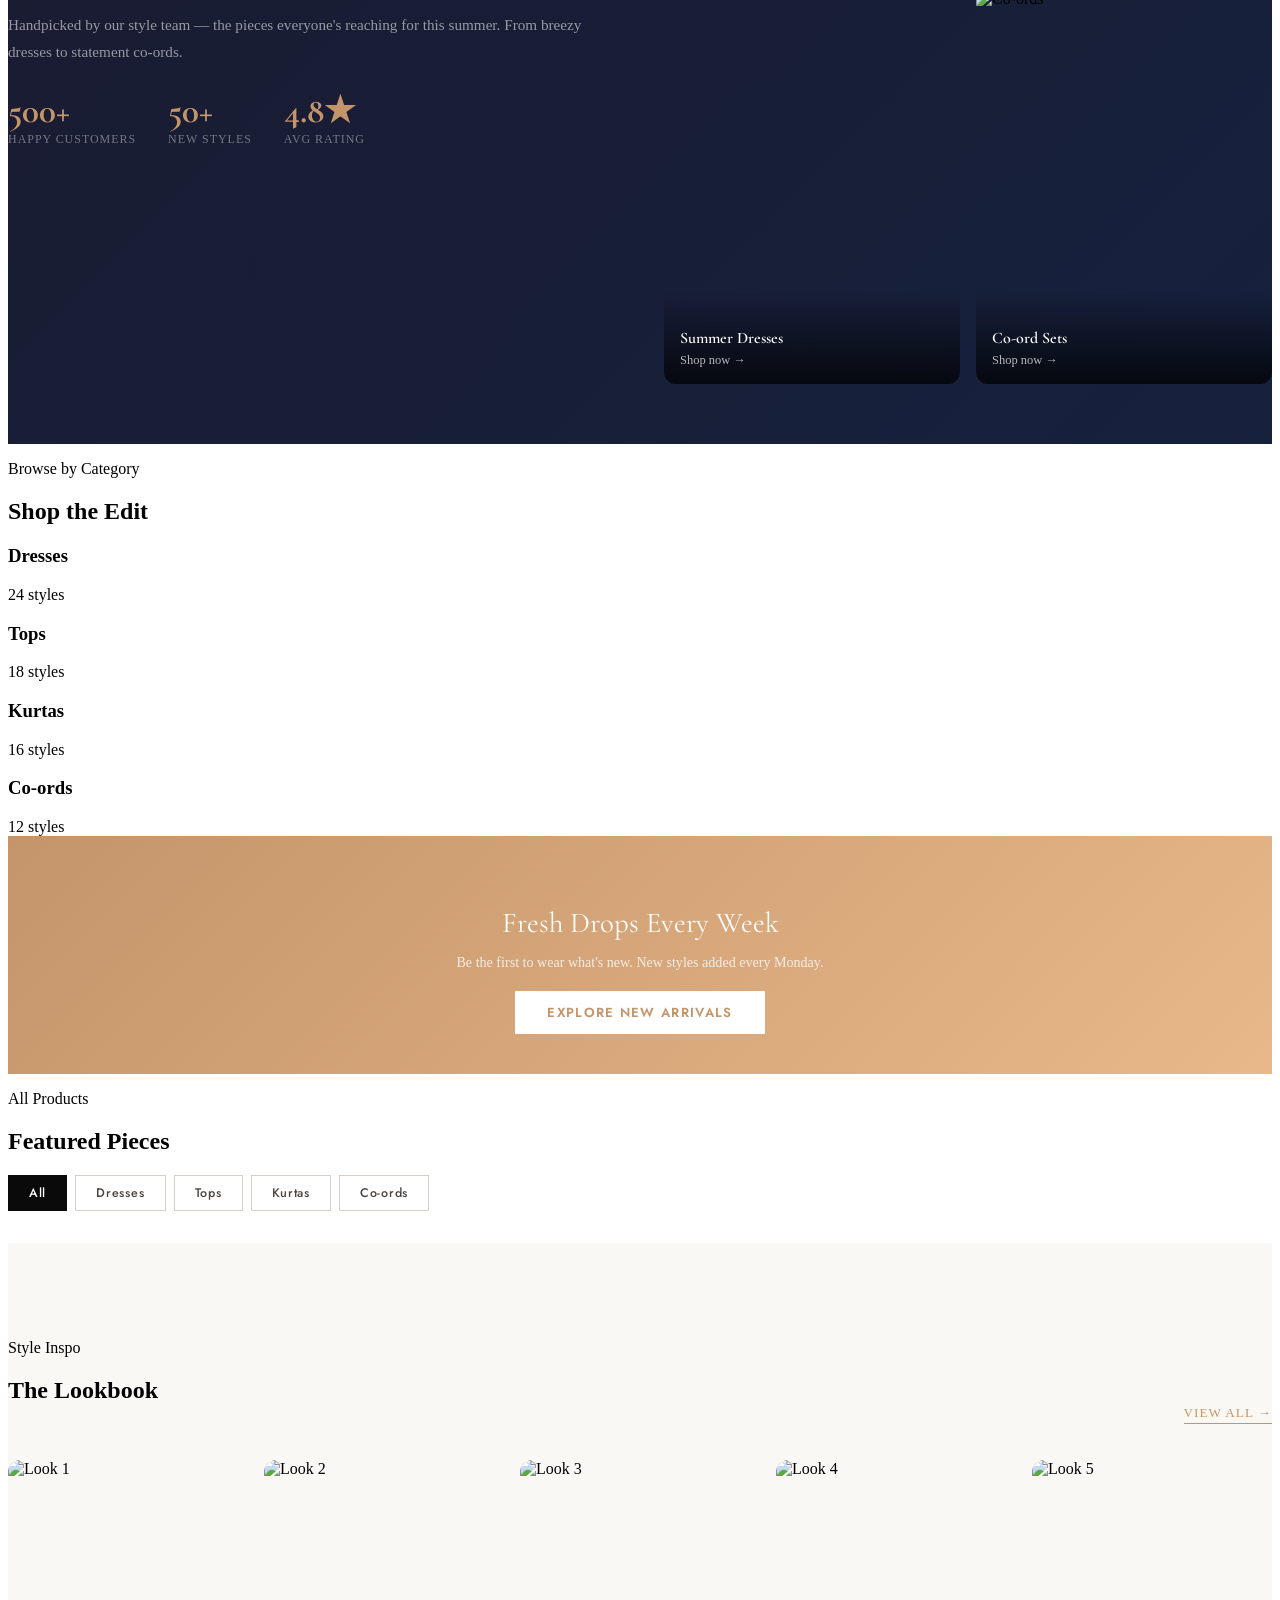
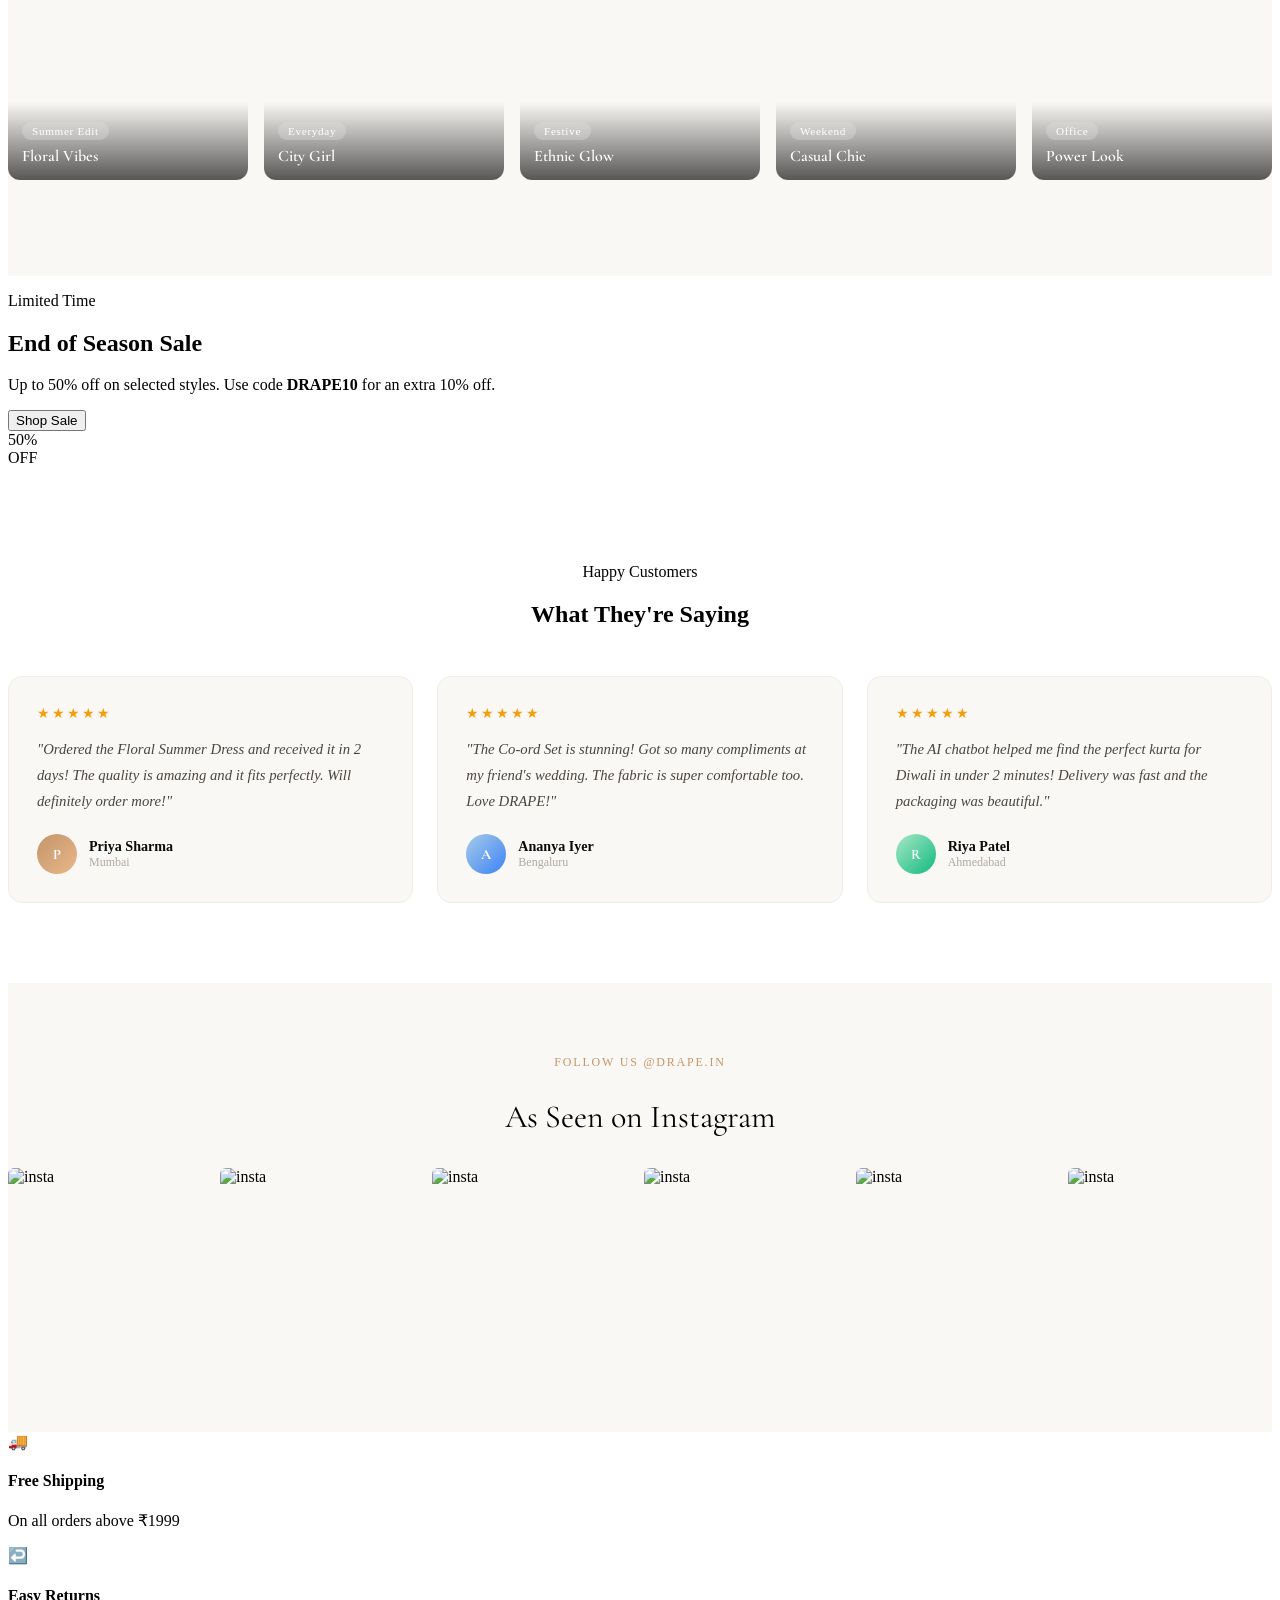
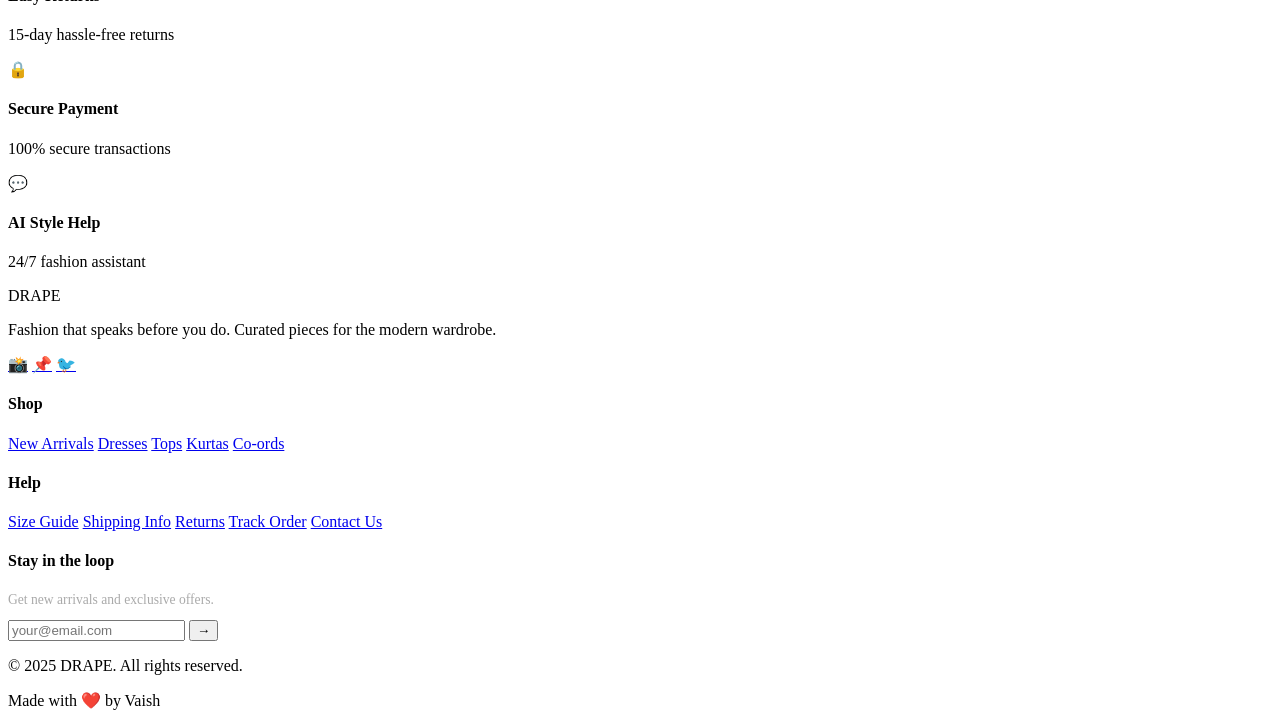
==== commit 03a3e0a7: "Rename index .html to index.html" ====
--- a/index.html
+++ b/index.html
@@ -9,6 +9,229 @@
   <link rel="preconnect" href="https://fonts.gstatic.com" crossorigin />
   <link href="https://fonts.googleapis.com/css2?family=Cormorant+Garamond:ital,wght@0,400;0,600;0,700;1,400;1,600&family=Jost:wght@300;400;500;600&display=swap" rel="stylesheet" />
   <link rel="stylesheet" href="shop.css" />
+  <style>
+    /* ---- EXTRA HOMEPAGE SECTIONS ---- */
+
+    /* TRENDING BANNER */
+    .trending-banner {
+      background: linear-gradient(135deg, #1a1a2e, #16213e);
+      padding: 60px 0;
+      overflow: hidden;
+      position: relative;
+    }
+    .trending-banner::before {
+      content: '';
+      position: absolute;
+      width: 400px; height: 400px;
+      background: radial-gradient(circle, rgba(196,149,106,.15), transparent);
+      top: -100px; right: 10%;
+      border-radius: 50%;
+    }
+    .trending-inner {
+      display: grid;
+      grid-template-columns: 1fr 1fr;
+      gap: 48px;
+      align-items: center;
+    }
+    .trending-text .section-label { color: #c4956a; }
+    .trending-text .section-label::before { background: #c4956a; }
+    .trending-title {
+      font-family: 'Cormorant Garamond', serif;
+      font-size: clamp(2rem, 4vw, 3rem);
+      font-weight: 400;
+      color: white;
+      line-height: 1.1;
+      margin-bottom: 16px;
+    }
+    .trending-title em { font-style: italic; color: #c4956a; }
+    .trending-desc { color: rgba(255,255,255,.55); font-size: 0.95rem; line-height: 1.75; margin-bottom: 28px; }
+    .trending-stats { display: flex; gap: 32px; }
+    .t-stat-num {
+      font-family: 'Cormorant Garamond', serif;
+      font-size: 2.2rem;
+      font-weight: 700;
+      color: #c4956a;
+      display: block;
+      line-height: 1;
+    }
+    .t-stat-label { font-size: 0.75rem; color: rgba(255,255,255,.4); letter-spacing: 0.08em; text-transform: uppercase; }
+    .trending-cards { display: grid; grid-template-columns: 1fr 1fr; gap: 16px; }
+    .trend-card {
+      border-radius: 12px;
+      overflow: hidden;
+      position: relative;
+      aspect-ratio: 3/4;
+      cursor: pointer;
+    }
+    .trend-card img {
+      width: 100%; height: 100%;
+      object-fit: cover;
+      transition: transform 0.4s ease;
+    }
+    .trend-card:hover img { transform: scale(1.06); }
+    .trend-card-info {
+      position: absolute;
+      bottom: 0; left: 0; right: 0;
+      padding: 16px;
+      background: linear-gradient(to top, rgba(0,0,0,.75), transparent);
+      color: white;
+    }
+    .trend-card-info h4 { font-family: 'Cormorant Garamond', serif; font-size: 1rem; font-weight: 600; margin-bottom: 2px; }
+    .trend-card-info span { font-size: 0.78rem; color: rgba(255,255,255,.7); }
+    .trend-card:first-child { grid-row: span 2; aspect-ratio: auto; }
+
+    /* LOOKBOOK STRIP */
+    .lookbook { padding: 80px 0; background: #faf8f5; }
+    .lookbook-scroll {
+      display: flex;
+      gap: 16px;
+      overflow-x: auto;
+      scrollbar-width: none;
+      padding: 8px 0 16px;
+      scroll-snap-type: x mandatory;
+    }
+    .lookbook-scroll::-webkit-scrollbar { display: none; }
+    .lookbook-item {
+      flex-shrink: 0;
+      width: 240px;
+      border-radius: 12px;
+      overflow: hidden;
+      scroll-snap-align: start;
+      position: relative;
+      cursor: pointer;
+    }
+    .lookbook-item img {
+      width: 100%; height: 320px;
+      object-fit: cover;
+      display: block;
+      transition: transform 0.4s ease;
+    }
+    .lookbook-item:hover img { transform: scale(1.04); }
+    .lookbook-overlay {
+      position: absolute;
+      bottom: 0; left: 0; right: 0;
+      padding: 20px 14px 14px;
+      background: linear-gradient(to top, rgba(0,0,0,.65), transparent);
+      color: white;
+      font-size: 0.82rem;
+    }
+    .lookbook-tag {
+      display: inline-block;
+      background: rgba(255,255,255,.2);
+      backdrop-filter: blur(4px);
+      padding: 3px 10px;
+      border-radius: 20px;
+      font-size: 0.7rem;
+      margin-bottom: 6px;
+      letter-spacing: 0.06em;
+    }
+    .lookbook-name { font-family: 'Cormorant Garamond', serif; font-size: 1rem; font-weight: 600; }
+
+    /* TESTIMONIALS */
+    .testimonials { padding: 80px 0; background: white; }
+    .testi-grid { display: grid; grid-template-columns: repeat(3, 1fr); gap: 24px; }
+    .testi-card {
+      padding: 28px;
+      border: 1px solid #f0ece7;
+      border-radius: 14px;
+      background: #faf8f5;
+      transition: all 0.3s ease;
+    }
+    .testi-card:hover { box-shadow: 0 12px 40px rgba(0,0,0,.08); transform: translateY(-3px); }
+    .testi-stars { color: #f59e0b; font-size: 0.85rem; letter-spacing: 2px; margin-bottom: 14px; }
+    .testi-text { font-size: 0.92rem; color: #4a4540; line-height: 1.75; margin-bottom: 20px; font-style: italic; }
+    .testi-author { display: flex; align-items: center; gap: 12px; }
+    .testi-avatar {
+      width: 40px; height: 40px;
+      border-radius: 50%;
+      display: flex; align-items: center; justify-content: center;
+      color: white;
+      font-family: 'Cormorant Garamond', serif;
+      font-weight: 700;
+      font-size: 0.9rem;
+      flex-shrink: 0;
+    }
+    .testi-name { font-weight: 600; font-size: 0.88rem; color: #0a0a0a; }
+    .testi-role { font-size: 0.75rem; color: #b0a9a1; }
+
+    /* INSTAGRAM GRID */
+    .insta-section { padding: 60px 0; background: #faf8f5; }
+    .insta-grid { display: grid; grid-template-columns: repeat(6, 1fr); gap: 8px; }
+    .insta-item {
+      aspect-ratio: 1;
+      border-radius: 6px;
+      overflow: hidden;
+      position: relative;
+      cursor: pointer;
+    }
+    .insta-item img { width: 100%; height: 100%; object-fit: cover; transition: transform 0.4s ease; }
+    .insta-item:hover img { transform: scale(1.08); }
+    .insta-overlay {
+      position: absolute; inset: 0;
+      background: rgba(0,0,0,.4);
+      display: flex; align-items: center; justify-content: center;
+      opacity: 0;
+      transition: opacity 0.3s ease;
+      color: white; font-size: 1.2rem;
+    }
+    .insta-item:hover .insta-overlay { opacity: 1; }
+
+    /* NEW ARRIVALS BADGE */
+    .new-arrivals-strip {
+      background: linear-gradient(135deg, #c4956a, #e8b88a);
+      padding: 40px 0;
+      text-align: center;
+    }
+    .new-arrivals-strip h3 {
+      font-family: 'Cormorant Garamond', serif;
+      font-size: 1.8rem;
+      font-weight: 400;
+      color: white;
+      margin-bottom: 6px;
+    }
+    .new-arrivals-strip p { color: rgba(255,255,255,.8); font-size: 0.88rem; margin-bottom: 20px; }
+    .new-arrivals-strip a {
+      display: inline-block;
+      background: white;
+      color: #c4956a;
+      padding: 12px 32px;
+      font-family: 'Jost', sans-serif;
+      font-size: 0.82rem;
+      font-weight: 600;
+      letter-spacing: 0.1em;
+      text-transform: uppercase;
+      text-decoration: none;
+      transition: all 0.3s ease;
+    }
+    .new-arrivals-strip a:hover { background: #0a0a0a; color: white; }
+
+    /* FILTER BUTTONS */
+    .products-filters { display: flex; gap: 8px; flex-wrap: wrap; margin-bottom: 32px; }
+    .filter-btn {
+      padding: 8px 20px;
+      background: none;
+      border: 1.5px solid #d4cfc9;
+      font-family: 'Jost', sans-serif;
+      font-size: 0.78rem;
+      font-weight: 500;
+      letter-spacing: 0.06em;
+      cursor: pointer;
+      color: #4a4540;
+      transition: all 0.3s ease;
+    }
+    .filter-btn:hover, .filter-btn.active {
+      background: #0a0a0a;
+      border-color: #0a0a0a;
+      color: white;
+    }
+
+    @media (max-width: 768px) {
+      .trending-inner { grid-template-columns: 1fr; }
+      .testi-grid { grid-template-columns: 1fr; }
+      .insta-grid { grid-template-columns: repeat(3, 1fr); }
+      .trending-cards { display: none; }
+    }
+  </style>
 </head>
 <body>
 
@@ -55,7 +278,7 @@
       </div>
       <div class="chatbot-messages" id="chatbotMessages">
         <div class="chat-msg bot">
-          <div class="chat-bubble">Hi! 👋 I'm your DRAPE fashion assistant. I can help you find the perfect outfit, answer questions about sizing, shipping, or anything else. What are you looking for today?</div>
+          <div class="chat-bubble">Hi! 👋 I'm your DRAPE fashion assistant. Ask me anything about outfits, sizing, or our collection!</div>
         </div>
         <div class="chat-suggestions">
           <button class="suggestion-chip" onclick="sendSuggestion('What\'s trending right now?')">What's trending?</button>
@@ -110,62 +333,44 @@
 
     <!-- HERO -->
     <section class="hero">
-      <div class="hero-slides" id="heroSlides">
-        <div class="hero-slide active" style="--bg:#f5ede8">
-          <div class="hero-content container">
-           <div class="hero-content container">
-
-<div class="hero-content container">
-
-  <div class="hero-banner">
-    🔥 Summer Sale — 50% OFF
-  </div>
-
-  <div class="hero-text">
-    ...
-  </div>
-
-  <!-- KEEP YOUR EXISTING HERO CONTENT BELOW -->
-            <div class="hero-text">
-  <p class="hero-label">✨ New Collection — Summer 2025</p>
-
-  <h1 class="hero-title">
-    Elevate Your <br><em>Style</em>
-  </h1>
-
-  <p class="hero-desc">
-    Discover premium fashion designed for modern women.
-    Elegant, comfortable, and made to stand out.
-  </p>
-
-  <div class="hero-actions">
-    <a href="#products" class="btn-hero">Shop Now</a>
-    <a href="#categories" class="btn-hero-ghost">Explore</a>
-  </div>
-</div>
-
-<div class="hero-visual">
-  <div class="hero-img-frame hover-hero">
-    <div class="hero-color-block" style="background: linear-gradient(160deg, #e8d5c4 0%, #c9a98a 100%)">
-
-      <div class="hero-silhouette">
-        <svg viewBox="0 0 200 320" fill="none">
-          <ellipse cx="100" cy="45" rx="28" ry="30" fill="rgba(255,255,255,0.4)"/>
-          <path d="M60 90 Q80 75 100 78 Q120 75 140 90 L155 180 Q130 190 100 192 Q70 190 45 180 Z" fill="rgba(255,255,255,0.35)"/>
-          <path d="M60 90 L35 150 Q42 160 55 155 L75 110" fill="rgba(255,255,255,0.25)"/>
-          <path d="M140 90 L165 150 Q158 160 145 155 L125 110" fill="rgba(255,255,255,0.25)"/>
-          <path d="M55 178 Q50 240 48 300 Q75 308 100 308 Q125 308 152 300 L150 178" fill="rgba(255,255,255,0.3)"/>
-        </svg>
-      </div>
-
-    </div>
-
-    <div class="hero-tag-float tag-1">🔥 Trending</div>
-    <div class="hero-tag-float tag-2">₹899 onwards</div>
-  </div>
-</div>
-
-    <!-- MARQUEE STRIP -->
+      <div class="hero-slide active" style="--bg:#f5ede8">
+        <div class="hero-content container">
+          <div class="hero-text">
+            <p class="hero-label">✨ New Collection — Summer 2025</p>
+            <h1 class="hero-title">Elevate Your <br><em>Style</em></h1>
+            <p class="hero-desc">Discover premium fashion designed for modern women. Elegant, comfortable, and made to stand out.</p>
+            <div class="hero-actions">
+              <a href="#products" class="btn-hero">Shop Now</a>
+              <a href="#categories" class="btn-hero-ghost">Explore</a>
+            </div>
+          </div>
+          <div class="hero-visual">
+            <div class="hero-img-frame">
+              <div class="hero-color-block" style="background: linear-gradient(160deg, #e8d5c4 0%, #c9a98a 100%)">
+                <div class="hero-silhouette">
+                  <svg viewBox="0 0 200 320" fill="none">
+                    <ellipse cx="100" cy="45" rx="28" ry="30" fill="rgba(255,255,255,0.4)"/>
+                    <path d="M60 90 Q80 75 100 78 Q120 75 140 90 L155 180 Q130 190 100 192 Q70 190 45 180 Z" fill="rgba(255,255,255,0.35)"/>
+                    <path d="M60 90 L35 150 Q42 160 55 155 L75 110" fill="rgba(255,255,255,0.25)"/>
+                    <path d="M140 90 L165 150 Q158 160 145 155 L125 110" fill="rgba(255,255,255,0.25)"/>
+                    <path d="M55 178 Q50 240 48 300 Q75 308 100 308 Q125 308 152 300 L150 178" fill="rgba(255,255,255,0.3)"/>
+                  </svg>
+                </div>
+              </div>
+              <div class="hero-tag-float tag-1">🔥 Trending</div>
+              <div class="hero-tag-float tag-2">₹899 onwards</div>
+            </div>
+          </div>
+        </div>
+      </div>
+      <div class="hero-dots">
+        <span class="dot active"></span>
+        <span class="dot"></span>
+        <span class="dot"></span>
+      </div>
+    </section>
+
+    <!-- MARQUEE -->
     <div class="marquee-strip">
       <div class="marquee-track">
         <span>New Arrivals</span><span>✦</span>
@@ -181,6 +386,47 @@
       </div>
     </div>
 
+    <!-- TRENDING SECTION -->
+    <section class="trending-banner">
+      <div class="container">
+        <div class="trending-inner">
+          <div class="trending-text">
+            <p class="section-label">What's Hot Right Now</p>
+            <h2 class="trending-title">This Season's <br><em>Must-Haves</em></h2>
+            <p class="trending-desc">Handpicked by our style team — the pieces everyone's reaching for this summer. From breezy dresses to statement co-ords.</p>
+            <div class="trending-stats">
+              <div>
+                <span class="t-stat-num">500+</span>
+                <span class="t-stat-label">Happy Customers</span>
+              </div>
+              <div>
+                <span class="t-stat-num">50+</span>
+                <span class="t-stat-label">New Styles</span>
+              </div>
+              <div>
+                <span class="t-stat-num">4.8★</span>
+                <span class="t-stat-label">Avg Rating</span>
+              </div>
+            </div>
+          </div>
+          <div class="trending-cards">
+            <div class="trend-card" onclick="filterByCategory('dresses')">
+              <img src="https://images.unsplash.com/photo-1496747611176-843222e1e57c?w=400&q=80" alt="Trending dress" />
+              <div class="trend-card-info"><h4>Summer Dresses</h4><span>Shop now →</span></div>
+            </div>
+            <div class="trend-card" onclick="filterByCategory('tops')">
+              <img src="https://images.unsplash.com/photo-1434389677669-e08b4cac3105?w=300&q=80" alt="Trending top" />
+              <div class="trend-card-info"><h4>Breezy Tops</h4><span>Shop now →</span></div>
+            </div>
+            <div class="trend-card" onclick="filterByCategory('coords')">
+              <img src="https://images.unsplash.com/photo-1581338834647-b0fb40704e21?w=300&q=80" alt="Co-ords" />
+              <div class="trend-card-info"><h4>Co-ord Sets</h4><span>Shop now →</span></div>
+            </div>
+          </div>
+        </div>
+      </div>
+    </section>
+
     <!-- CATEGORIES -->
     <section class="categories section" id="categories">
       <div class="container">
@@ -189,120 +435,95 @@
           <h2 class="section-title">Shop the Edit</h2>
         </div>
         <div class="categories-grid">
-          <div class="cat-card cat-large" data-filter="dresses" onclick="filterByCategory('dresses')">
-            <div class="cat-bg" style="background: linear-gradient(160deg, #f0e6f6, #d4a8e8)">
-              <div class="cat-shape"></div>
-            </div>
-            <div class="cat-info">
-              <h3>Dresses</h3>
-              <span>24 styles</span>
-            </div>
-          </div>
-          <div class="cat-card" data-filter="tops" onclick="filterByCategory('tops')">
-            <div class="cat-bg" style="background: linear-gradient(160deg, #e6f0f6, #a8cce8)">
-              <div class="cat-shape"></div>
-            </div>
-            <div class="cat-info">
-              <h3>Tops</h3>
-              <span>18 styles</span>
-            </div>
-          </div>
-          <div class="cat-card" data-filter="kurtas" onclick="filterByCategory('kurtas')">
-            <div class="cat-bg" style="background: linear-gradient(160deg, #f6f0e6, #e8cca8)">
-              <div class="cat-shape"></div>
-            </div>
-            <div class="cat-info">
-              <h3>Kurtas</h3>
-              <span>16 styles</span>
-            </div>
-          </div>
-          <div class="cat-card" data-filter="coords" onclick="filterByCategory('coords')">
-            <div class="cat-bg" style="background: linear-gradient(160deg, #e6f6ee, #a8e8c4)">
-              <div class="cat-shape"></div>
-            </div>
-            <div class="cat-info">
-              <h3>Co-ords</h3>
-              <span>12 styles</span>
-            </div>
-          </div>
-        </div>
-      </div>
-    </section>
+          <div class="cat-card cat-large" onclick="filterByCategory('dresses')">
+            <div class="cat-bg" style="background: linear-gradient(160deg, #f0e6f6, #d4a8e8)"><div class="cat-shape"></div></div>
+            <div class="cat-info"><h3>Dresses</h3><span>24 styles</span></div>
+          </div>
+          <div class="cat-card" onclick="filterByCategory('tops')">
+            <div class="cat-bg" style="background: linear-gradient(160deg, #e6f0f6, #a8cce8)"><div class="cat-shape"></div></div>
+            <div class="cat-info"><h3>Tops</h3><span>18 styles</span></div>
+          </div>
+          <div class="cat-card" onclick="filterByCategory('kurtas')">
+            <div class="cat-bg" style="background: linear-gradient(160deg, #f6f0e6, #e8cca8)"><div class="cat-shape"></div></div>
+            <div class="cat-info"><h3>Kurtas</h3><span>16 styles</span></div>
+          </div>
+          <div class="cat-card" onclick="filterByCategory('coords')">
+            <div class="cat-bg" style="background: linear-gradient(160deg, #e6f6ee, #a8e8c4)"><div class="cat-shape"></div></div>
+            <div class="cat-info"><h3>Co-ords</h3><span>12 styles</span></div>
+          </div>
+        </div>
+      </div>
+    </section>
+
+    <!-- NEW ARRIVALS STRIP -->
+    <div class="new-arrivals-strip">
+      <h3>Fresh Drops Every Week</h3>
+      <p>Be the first to wear what's new. New styles added every Monday.</p>
+      <a href="#products">Explore New Arrivals</a>
+    </div>
 
     <!-- PRODUCTS -->
-<section class="products-section section" id="products">
-  <div class="container">
-
-    <div class="products-header">
-      <div class="section-head">
-        <p class="section-label">All Products</p>
-        <h2 class="section-title">Featured Pieces</h2>
-      </div>
-    </div>
-
-    <div class="products-grid">
-
-      <!-- PRODUCT 1 -->
-      <div class="product-card">
-        <div class="product-image">
-          <img src="https://images.unsplash.com/photo-1521572163474-6864f9cf17ab" alt="Floral Dress">
-          <div class="product-overlay">
-            <button onclick="addToCart('Floral Dress',1299)">Add to Cart</button>
-          </div>
-        </div>
-        <div class="product-info">
-          <h3 class="product-name">Floral Summer Dress</h3>
-          <p class="product-price">₹1299</p>
-        </div>
-      </div>
-
-      <!-- PRODUCT 2 -->
-      <div class="product-card">
-        <div class="product-image">
-          <img src="https://images.unsplash.com/photo-1490481651871-ab68de25d43d" alt="Stylish Top">
-          <div class="product-overlay">
-            <button onclick="addToCart('Stylish Top',899)">Add to Cart</button>
-          </div>
-        </div>
-        <div class="product-info">
-          <h3 class="product-name">Stylish Top</h3>
-          <p class="product-price">₹899</p>
-        </div>
-      </div>
-
-      <!-- PRODUCT 3 -->
-      <div class="product-card">
-        <div class="product-image">
-          <img src="https://images.unsplash.com/photo-1529139574466-a303027c1d8b" alt="Elegant Kurta">
-          <div class="product-overlay">
-            <button onclick="addToCart('Elegant Kurta',1499)">Add to Cart</button>
-          </div>
-        </div>
-        <div class="product-info">
-          <h3 class="product-name">Elegant Kurta</h3>
-          <p class="product-price">₹1499</p>
-        </div>
-      </div>
-
-      <!-- PRODUCT 4 -->
-      <div class="product-card">
-        <div class="product-image">
-          <img src="https://images.unsplash.com/photo-1503342217505-b0a15ec3261c" alt="Co-ord Set">
-          <div class="product-overlay">
-            <button onclick="addToCart('Trendy Co-ord Set',1799)">Add to Cart</button>
-          </div>
-        </div>
-        <div class="product-info">
-          <h3 class="product-name">Trendy Co-ord Set</h3>
-          <p class="product-price">₹1799</p>
-        </div>
-      </div>
-
-    </div>
-
-  </div>
-</section>
-    <!-- BANNER -->
+    <section class="products-section section" id="products">
+      <div class="container">
+        <div class="products-header">
+          <div class="section-head">
+            <p class="section-label" id="productsLabel">All Products</p>
+            <h2 class="section-title">Featured Pieces</h2>
+          </div>
+        </div>
+        <!-- Filter buttons -->
+        <div class="products-filters">
+          <button class="filter-btn active" onclick="filterProducts('all', this)">All</button>
+          <button class="filter-btn" onclick="filterProducts('dresses', this)">Dresses</button>
+          <button class="filter-btn" onclick="filterProducts('tops', this)">Tops</button>
+          <button class="filter-btn" onclick="filterProducts('kurtas', this)">Kurtas</button>
+          <button class="filter-btn" onclick="filterProducts('coords', this)">Co-ords</button>
+        </div>
+        <!-- Products rendered by JS -->
+        <div class="products-grid" id="productsGrid"></div>
+      </div>
+    </section>
+
+    <!-- LOOKBOOK -->
+    <section class="lookbook">
+      <div class="container">
+        <div class="section-head" style="display:flex;justify-content:space-between;align-items:flex-end;margin-bottom:28px">
+          <div>
+            <p class="section-label">Style Inspo</p>
+            <h2 class="section-title">The Lookbook</h2>
+          </div>
+          <a href="#products" style="font-size:0.82rem;font-weight:500;letter-spacing:0.08em;text-transform:uppercase;color:#c4956a;text-decoration:none;border-bottom:1px solid #c4956a;padding-bottom:2px">View All →</a>
+        </div>
+        <div class="lookbook-scroll">
+          <div class="lookbook-item">
+            <img src="https://images.unsplash.com/photo-1515886657613-9f3515b0c78f?w=300&q=80" alt="Look 1" />
+            <div class="lookbook-overlay"><span class="lookbook-tag">Summer Edit</span><div class="lookbook-name">Floral Vibes</div></div>
+          </div>
+          <div class="lookbook-item">
+            <img src="https://images.unsplash.com/photo-1483985988355-763728e1935b?w=300&q=80" alt="Look 2" />
+            <div class="lookbook-overlay"><span class="lookbook-tag">Everyday</span><div class="lookbook-name">City Girl</div></div>
+          </div>
+          <div class="lookbook-item">
+            <img src="https://images.unsplash.com/photo-1469334031218-e382a71b716b?w=300&q=80" alt="Look 3" />
+            <div class="lookbook-overlay"><span class="lookbook-tag">Festive</span><div class="lookbook-name">Ethnic Glow</div></div>
+          </div>
+          <div class="lookbook-item">
+            <img src="https://images.unsplash.com/photo-1509631179647-0177331693ae?w=300&q=80" alt="Look 4" />
+            <div class="lookbook-overlay"><span class="lookbook-tag">Weekend</span><div class="lookbook-name">Casual Chic</div></div>
+          </div>
+          <div class="lookbook-item">
+            <img src="https://images.unsplash.com/photo-1492707892479-7bc8d5a4ee93?w=300&q=80" alt="Look 5" />
+            <div class="lookbook-overlay"><span class="lookbook-tag">Office</span><div class="lookbook-name">Power Look</div></div>
+          </div>
+          <div class="lookbook-item">
+            <img src="https://images.unsplash.com/photo-1550614000-4895a10e1bfd?w=300&q=80" alt="Look 6" />
+            <div class="lookbook-overlay"><span class="lookbook-tag">Evening</span><div class="lookbook-name">Night Out</div></div>
+          </div>
+        </div>
+      </div>
+    </section>
+
+    <!-- PROMO BANNER -->
     <section class="promo-banner">
       <div class="container">
         <div class="promo-inner">
@@ -310,7 +531,7 @@
             <p class="promo-label">Limited Time</p>
             <h2 class="promo-title">End of Season Sale</h2>
             <p class="promo-desc">Up to 50% off on selected styles. Use code <strong>DRAPE10</strong> for an extra 10% off.</p>
-            <button class="btn-promo" onclick="filterProducts('all', document.querySelector('[data-filter=all]'))">Shop Sale</button>
+            <button class="btn-promo" onclick="filterProducts('all', document.querySelector('.filter-btn'))">Shop Sale</button>
           </div>
           <div class="promo-visual">
             <div class="promo-number">50<span>%</span></div>
@@ -320,30 +541,68 @@
       </div>
     </section>
 
+    <!-- TESTIMONIALS -->
+    <section class="testimonials">
+      <div class="container">
+        <div class="section-head" style="text-align:center;margin-bottom:48px">
+          <p class="section-label" style="justify-content:center">Happy Customers</p>
+          <h2 class="section-title">What They're Saying</h2>
+        </div>
+        <div class="testi-grid">
+          <div class="testi-card">
+            <div class="testi-stars">★★★★★</div>
+            <p class="testi-text">"Ordered the Floral Summer Dress and received it in 2 days! The quality is amazing and it fits perfectly. Will definitely order more!"</p>
+            <div class="testi-author">
+              <div class="testi-avatar" style="background:linear-gradient(135deg,#c4956a,#e8b88a)">P</div>
+              <div><div class="testi-name">Priya Sharma</div><div class="testi-role">Mumbai</div></div>
+            </div>
+          </div>
+          <div class="testi-card">
+            <div class="testi-stars">★★★★★</div>
+            <p class="testi-text">"The Co-ord Set is stunning! Got so many compliments at my friend's wedding. The fabric is super comfortable too. Love DRAPE!"</p>
+            <div class="testi-author">
+              <div class="testi-avatar" style="background:linear-gradient(135deg,#a8cce8,#3b82f6)">A</div>
+              <div><div class="testi-name">Ananya Iyer</div><div class="testi-role">Bengaluru</div></div>
+            </div>
+          </div>
+          <div class="testi-card">
+            <div class="testi-stars">★★★★★</div>
+            <p class="testi-text">"The AI chatbot helped me find the perfect kurta for Diwali in under 2 minutes! Delivery was fast and the packaging was beautiful."</p>
+            <div class="testi-author">
+              <div class="testi-avatar" style="background:linear-gradient(135deg,#a8e8c4,#10b981)">R</div>
+              <div><div class="testi-name">Riya Patel</div><div class="testi-role">Ahmedabad</div></div>
+            </div>
+          </div>
+        </div>
+      </div>
+    </section>
+
+    <!-- INSTAGRAM GRID -->
+    <section class="insta-section">
+      <div class="container">
+        <div style="text-align:center;margin-bottom:32px">
+          <p style="font-size:0.75rem;letter-spacing:0.15em;text-transform:uppercase;color:#c4956a;margin-bottom:8px">Follow us @drape.in</p>
+          <h2 style="font-family:'Cormorant Garamond',serif;font-size:2rem;font-weight:400">As Seen on Instagram</h2>
+        </div>
+        <div class="insta-grid">
+          <div class="insta-item"><img src="https://images.unsplash.com/photo-1515886657613-9f3515b0c78f?w=200&q=70" alt="insta"/><div class="insta-overlay">📸</div></div>
+          <div class="insta-item"><img src="https://images.unsplash.com/photo-1483985988355-763728e1935b?w=200&q=70" alt="insta"/><div class="insta-overlay">📸</div></div>
+          <div class="insta-item"><img src="https://images.unsplash.com/photo-1469334031218-e382a71b716b?w=200&q=70" alt="insta"/><div class="insta-overlay">📸</div></div>
+          <div class="insta-item"><img src="https://images.unsplash.com/photo-1509631179647-0177331693ae?w=200&q=70" alt="insta"/><div class="insta-overlay">📸</div></div>
+          <div class="insta-item"><img src="https://images.unsplash.com/photo-1492707892479-7bc8d5a4ee93?w=200&q=70" alt="insta"/><div class="insta-overlay">📸</div></div>
+          <div class="insta-item"><img src="https://images.unsplash.com/photo-1550614000-4895a10e1bfd?w=200&q=70" alt="insta"/><div class="insta-overlay">📸</div></div>
+        </div>
+      </div>
+    </section>
+
     <!-- FEATURES -->
     <section class="features section">
       <div class="container">
         <div class="features-grid">
-          <div class="feature-item">
-            <div class="feature-icon">🚚</div>
-            <h4>Free Shipping</h4>
-            <p>On all orders above ₹1999</p>
-          </div>
-          <div class="feature-item">
-            <div class="feature-icon">↩️</div>
-            <h4>Easy Returns</h4>
-            <p>15-day hassle-free returns</p>
-          </div>
-          <div class="feature-item">
-            <div class="feature-icon">🔒</div>
-            <h4>Secure Payment</h4>
-            <p>100% secure transactions</p>
-          </div>
-          <div class="feature-item">
-            <div class="feature-icon">💬</div>
-            <h4>AI Style Help</h4>
-            <p>24/7 fashion assistant</p>
-          </div>
+          <div class="feature-item"><div class="feature-icon">🚚</div><h4>Free Shipping</h4><p>On all orders above ₹1999</p></div>
+          <div class="feature-item"><div class="feature-icon">↩️</div><h4>Easy Returns</h4><p>15-day hassle-free returns</p></div>
+          <div class="feature-item"><div class="feature-icon">🔒</div><h4>Secure Payment</h4><p>100% secure transactions</p></div>
+          <div class="feature-item"><div class="feature-icon">💬</div><h4>AI Style Help</h4><p>24/7 fashion assistant</p></div>
         </div>
       </div>
     </section>
@@ -381,17 +640,17 @@
         </div>
         <div class="footer-col">
           <h4>Stay in the loop</h4>
-          <p style="font-size:0.85rem; margin-bottom:12px; color:#aaa">Get new arrivals and exclusive offers.</p>
+          <p style="font-size:0.85rem;margin-bottom:12px;color:#aaa">Get new arrivals and exclusive offers.</p>
           <div class="footer-newsletter">
             <input type="email" placeholder="your@email.com" />
             <button>→</button>
           </div>
         </div>
       </div>
-     <div class="footer-bottom">
-  <p>© 2025 DRAPE. All rights reserved.</p>
-  <p>Made with ❤️ by Vaish</p>
-    </div>
+      <div class="footer-bottom">
+        <p>© 2025 DRAPE. All rights reserved.</p>
+        <p>Made with ❤️ by Vaish</p>
+      </div>
     </div>
   </footer>
 
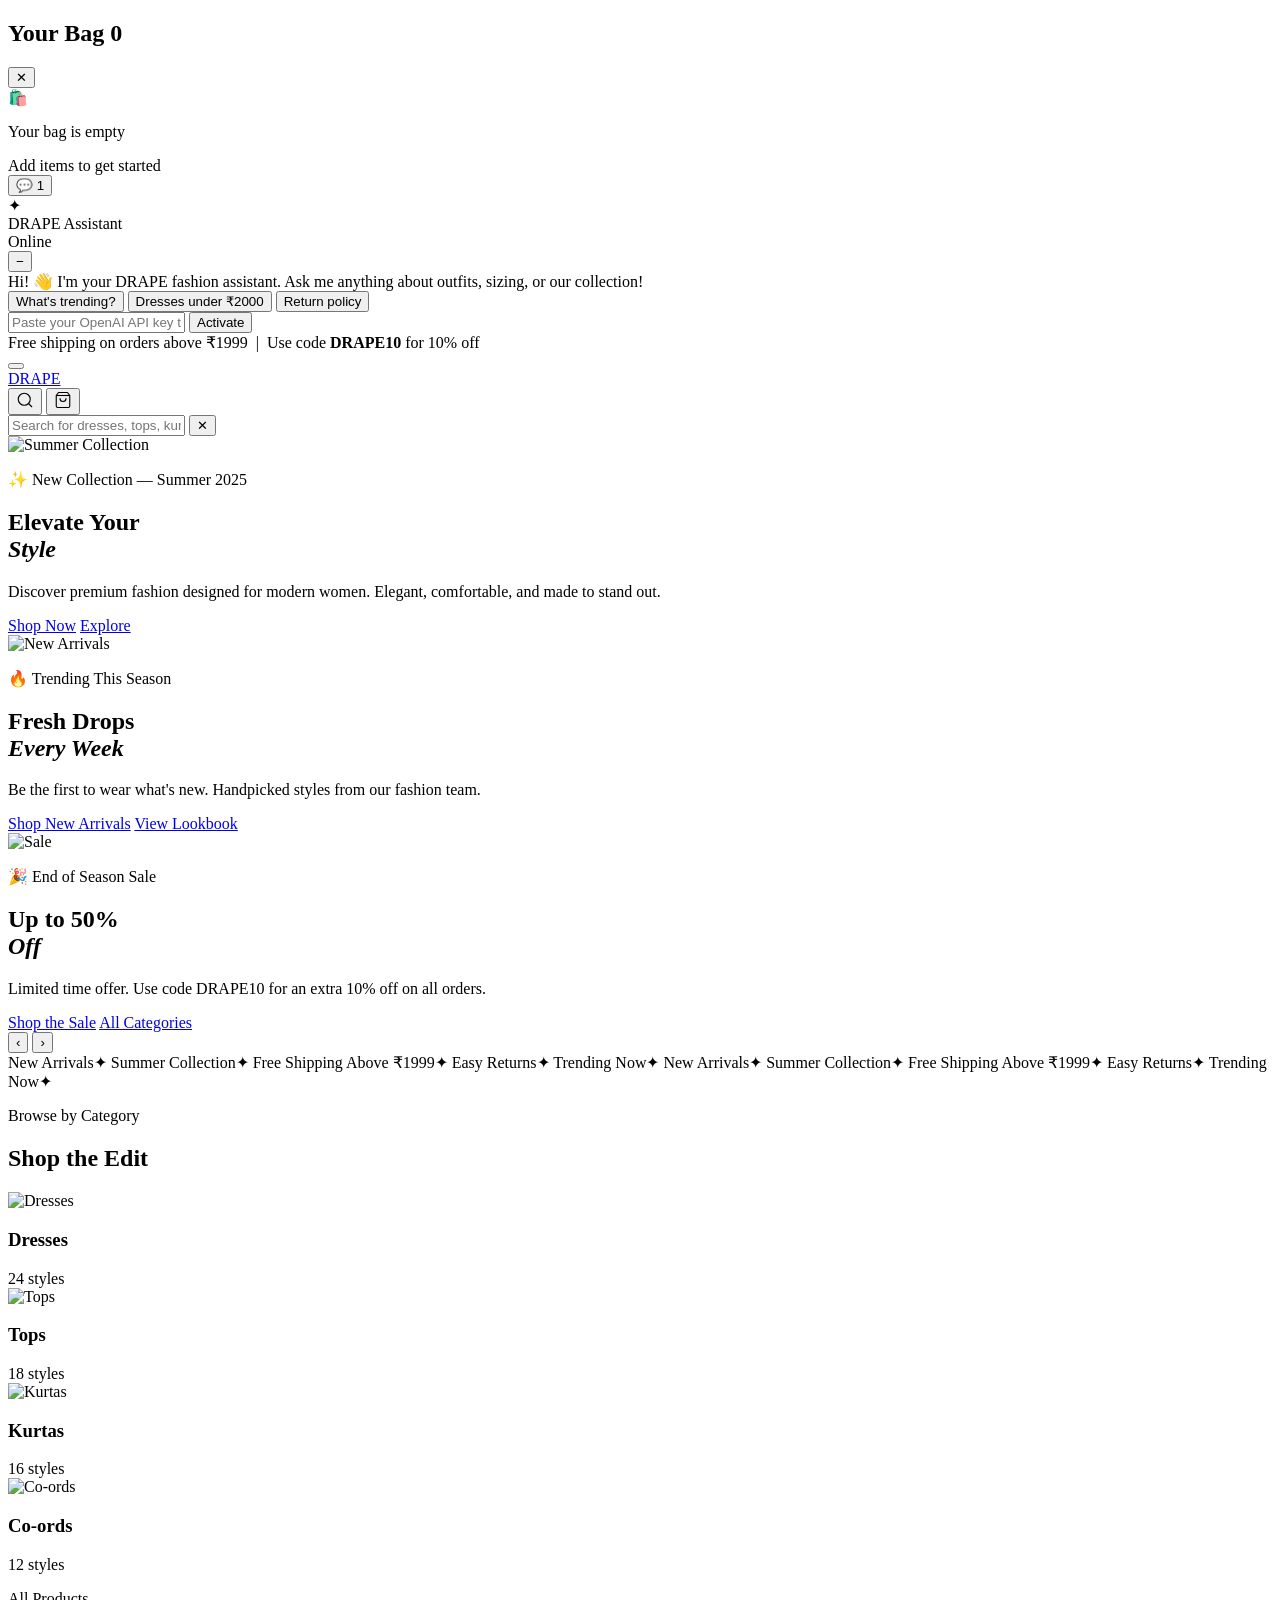
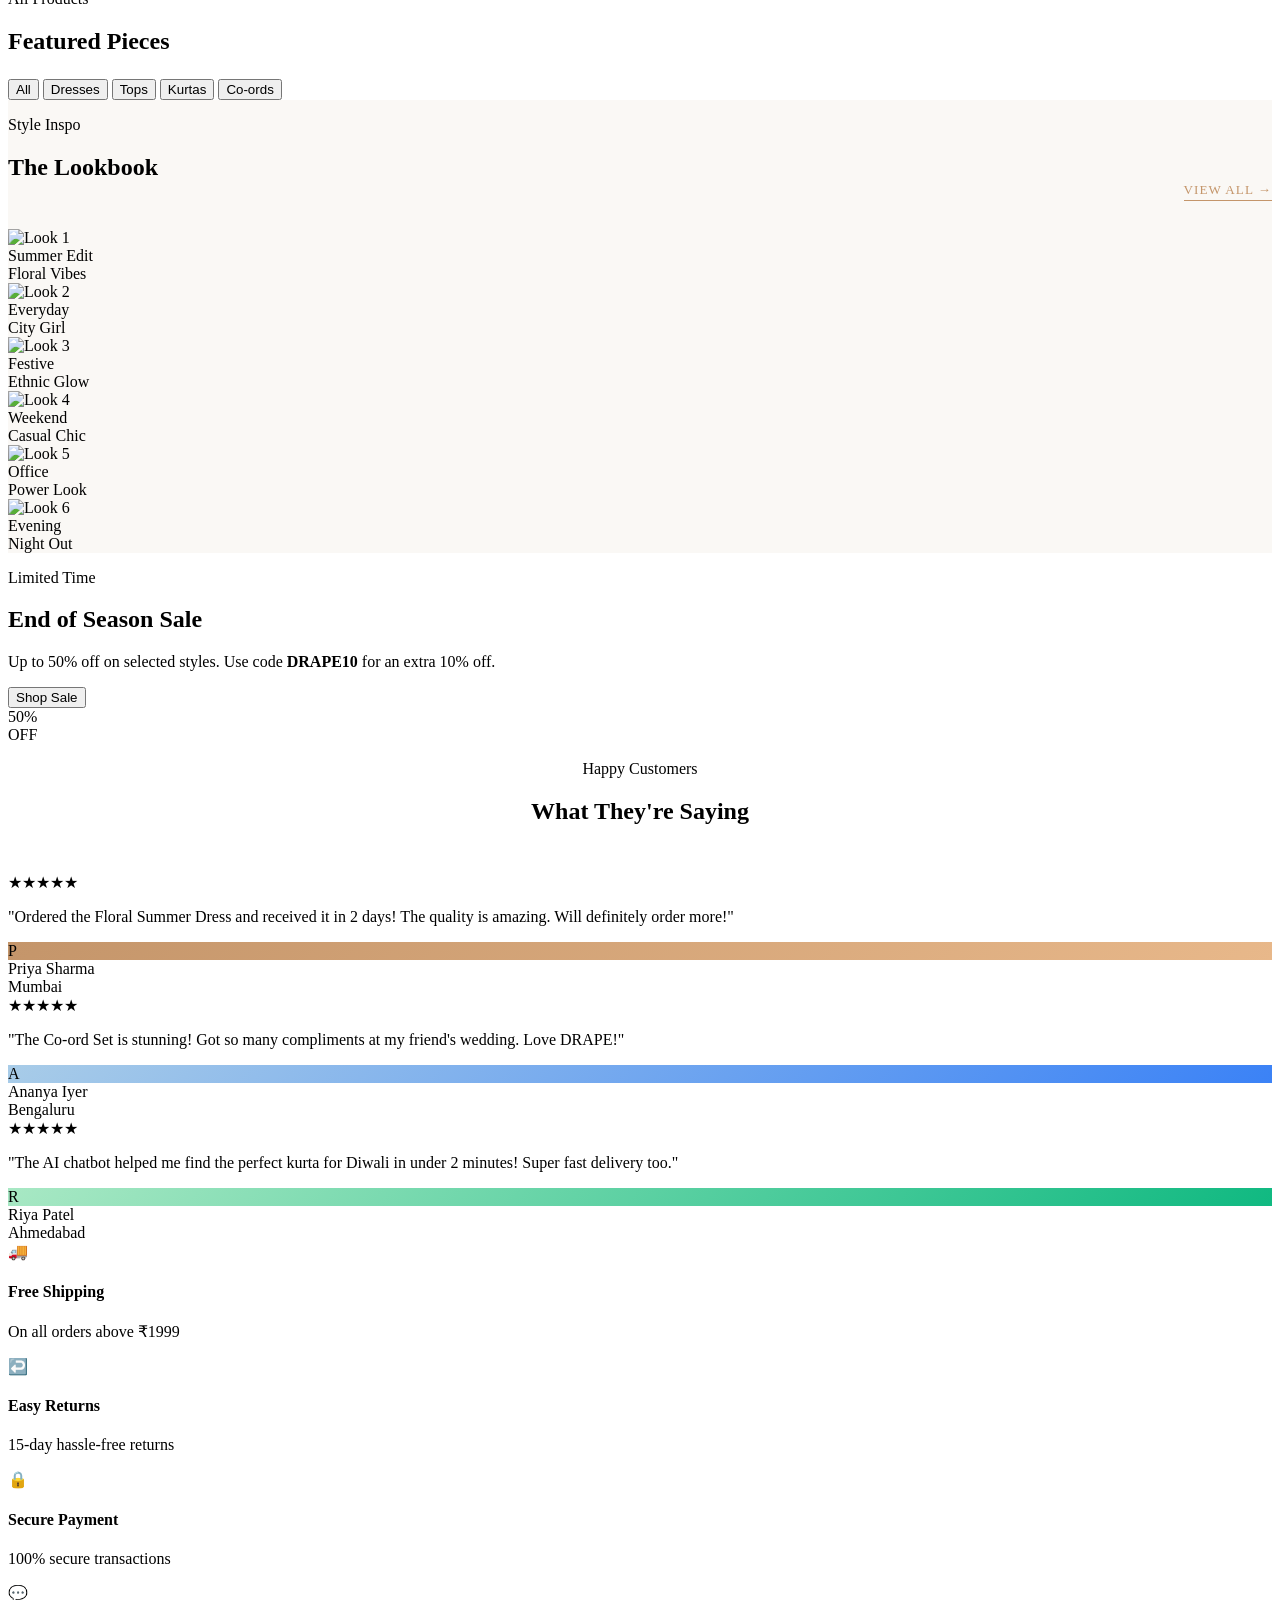
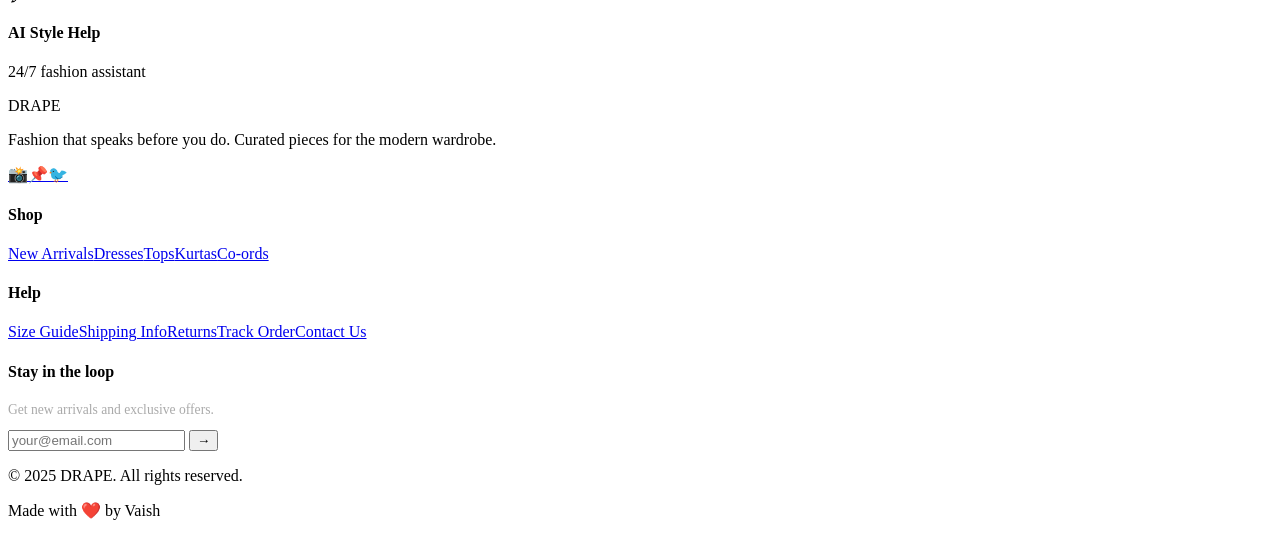
==== commit 3893c332: "Rename index (2).html to index.html" ====
--- a/index.html
+++ b/index.html
@@ -9,229 +9,6 @@
   <link rel="preconnect" href="https://fonts.gstatic.com" crossorigin />
   <link href="https://fonts.googleapis.com/css2?family=Cormorant+Garamond:ital,wght@0,400;0,600;0,700;1,400;1,600&family=Jost:wght@300;400;500;600&display=swap" rel="stylesheet" />
   <link rel="stylesheet" href="shop.css" />
-  <style>
-    /* ---- EXTRA HOMEPAGE SECTIONS ---- */
-
-    /* TRENDING BANNER */
-    .trending-banner {
-      background: linear-gradient(135deg, #1a1a2e, #16213e);
-      padding: 60px 0;
-      overflow: hidden;
-      position: relative;
-    }
-    .trending-banner::before {
-      content: '';
-      position: absolute;
-      width: 400px; height: 400px;
-      background: radial-gradient(circle, rgba(196,149,106,.15), transparent);
-      top: -100px; right: 10%;
-      border-radius: 50%;
-    }
-    .trending-inner {
-      display: grid;
-      grid-template-columns: 1fr 1fr;
-      gap: 48px;
-      align-items: center;
-    }
-    .trending-text .section-label { color: #c4956a; }
-    .trending-text .section-label::before { background: #c4956a; }
-    .trending-title {
-      font-family: 'Cormorant Garamond', serif;
-      font-size: clamp(2rem, 4vw, 3rem);
-      font-weight: 400;
-      color: white;
-      line-height: 1.1;
-      margin-bottom: 16px;
-    }
-    .trending-title em { font-style: italic; color: #c4956a; }
-    .trending-desc { color: rgba(255,255,255,.55); font-size: 0.95rem; line-height: 1.75; margin-bottom: 28px; }
-    .trending-stats { display: flex; gap: 32px; }
-    .t-stat-num {
-      font-family: 'Cormorant Garamond', serif;
-      font-size: 2.2rem;
-      font-weight: 700;
-      color: #c4956a;
-      display: block;
-      line-height: 1;
-    }
-    .t-stat-label { font-size: 0.75rem; color: rgba(255,255,255,.4); letter-spacing: 0.08em; text-transform: uppercase; }
-    .trending-cards { display: grid; grid-template-columns: 1fr 1fr; gap: 16px; }
-    .trend-card {
-      border-radius: 12px;
-      overflow: hidden;
-      position: relative;
-      aspect-ratio: 3/4;
-      cursor: pointer;
-    }
-    .trend-card img {
-      width: 100%; height: 100%;
-      object-fit: cover;
-      transition: transform 0.4s ease;
-    }
-    .trend-card:hover img { transform: scale(1.06); }
-    .trend-card-info {
-      position: absolute;
-      bottom: 0; left: 0; right: 0;
-      padding: 16px;
-      background: linear-gradient(to top, rgba(0,0,0,.75), transparent);
-      color: white;
-    }
-    .trend-card-info h4 { font-family: 'Cormorant Garamond', serif; font-size: 1rem; font-weight: 600; margin-bottom: 2px; }
-    .trend-card-info span { font-size: 0.78rem; color: rgba(255,255,255,.7); }
-    .trend-card:first-child { grid-row: span 2; aspect-ratio: auto; }
-
-    /* LOOKBOOK STRIP */
-    .lookbook { padding: 80px 0; background: #faf8f5; }
-    .lookbook-scroll {
-      display: flex;
-      gap: 16px;
-      overflow-x: auto;
-      scrollbar-width: none;
-      padding: 8px 0 16px;
-      scroll-snap-type: x mandatory;
-    }
-    .lookbook-scroll::-webkit-scrollbar { display: none; }
-    .lookbook-item {
-      flex-shrink: 0;
-      width: 240px;
-      border-radius: 12px;
-      overflow: hidden;
-      scroll-snap-align: start;
-      position: relative;
-      cursor: pointer;
-    }
-    .lookbook-item img {
-      width: 100%; height: 320px;
-      object-fit: cover;
-      display: block;
-      transition: transform 0.4s ease;
-    }
-    .lookbook-item:hover img { transform: scale(1.04); }
-    .lookbook-overlay {
-      position: absolute;
-      bottom: 0; left: 0; right: 0;
-      padding: 20px 14px 14px;
-      background: linear-gradient(to top, rgba(0,0,0,.65), transparent);
-      color: white;
-      font-size: 0.82rem;
-    }
-    .lookbook-tag {
-      display: inline-block;
-      background: rgba(255,255,255,.2);
-      backdrop-filter: blur(4px);
-      padding: 3px 10px;
-      border-radius: 20px;
-      font-size: 0.7rem;
-      margin-bottom: 6px;
-      letter-spacing: 0.06em;
-    }
-    .lookbook-name { font-family: 'Cormorant Garamond', serif; font-size: 1rem; font-weight: 600; }
-
-    /* TESTIMONIALS */
-    .testimonials { padding: 80px 0; background: white; }
-    .testi-grid { display: grid; grid-template-columns: repeat(3, 1fr); gap: 24px; }
-    .testi-card {
-      padding: 28px;
-      border: 1px solid #f0ece7;
-      border-radius: 14px;
-      background: #faf8f5;
-      transition: all 0.3s ease;
-    }
-    .testi-card:hover { box-shadow: 0 12px 40px rgba(0,0,0,.08); transform: translateY(-3px); }
-    .testi-stars { color: #f59e0b; font-size: 0.85rem; letter-spacing: 2px; margin-bottom: 14px; }
-    .testi-text { font-size: 0.92rem; color: #4a4540; line-height: 1.75; margin-bottom: 20px; font-style: italic; }
-    .testi-author { display: flex; align-items: center; gap: 12px; }
-    .testi-avatar {
-      width: 40px; height: 40px;
-      border-radius: 50%;
-      display: flex; align-items: center; justify-content: center;
-      color: white;
-      font-family: 'Cormorant Garamond', serif;
-      font-weight: 700;
-      font-size: 0.9rem;
-      flex-shrink: 0;
-    }
-    .testi-name { font-weight: 600; font-size: 0.88rem; color: #0a0a0a; }
-    .testi-role { font-size: 0.75rem; color: #b0a9a1; }
-
-    /* INSTAGRAM GRID */
-    .insta-section { padding: 60px 0; background: #faf8f5; }
-    .insta-grid { display: grid; grid-template-columns: repeat(6, 1fr); gap: 8px; }
-    .insta-item {
-      aspect-ratio: 1;
-      border-radius: 6px;
-      overflow: hidden;
-      position: relative;
-      cursor: pointer;
-    }
-    .insta-item img { width: 100%; height: 100%; object-fit: cover; transition: transform 0.4s ease; }
-    .insta-item:hover img { transform: scale(1.08); }
-    .insta-overlay {
-      position: absolute; inset: 0;
-      background: rgba(0,0,0,.4);
-      display: flex; align-items: center; justify-content: center;
-      opacity: 0;
-      transition: opacity 0.3s ease;
-      color: white; font-size: 1.2rem;
-    }
-    .insta-item:hover .insta-overlay { opacity: 1; }
-
-    /* NEW ARRIVALS BADGE */
-    .new-arrivals-strip {
-      background: linear-gradient(135deg, #c4956a, #e8b88a);
-      padding: 40px 0;
-      text-align: center;
-    }
-    .new-arrivals-strip h3 {
-      font-family: 'Cormorant Garamond', serif;
-      font-size: 1.8rem;
-      font-weight: 400;
-      color: white;
-      margin-bottom: 6px;
-    }
-    .new-arrivals-strip p { color: rgba(255,255,255,.8); font-size: 0.88rem; margin-bottom: 20px; }
-    .new-arrivals-strip a {
-      display: inline-block;
-      background: white;
-      color: #c4956a;
-      padding: 12px 32px;
-      font-family: 'Jost', sans-serif;
-      font-size: 0.82rem;
-      font-weight: 600;
-      letter-spacing: 0.1em;
-      text-transform: uppercase;
-      text-decoration: none;
-      transition: all 0.3s ease;
-    }
-    .new-arrivals-strip a:hover { background: #0a0a0a; color: white; }
-
-    /* FILTER BUTTONS */
-    .products-filters { display: flex; gap: 8px; flex-wrap: wrap; margin-bottom: 32px; }
-    .filter-btn {
-      padding: 8px 20px;
-      background: none;
-      border: 1.5px solid #d4cfc9;
-      font-family: 'Jost', sans-serif;
-      font-size: 0.78rem;
-      font-weight: 500;
-      letter-spacing: 0.06em;
-      cursor: pointer;
-      color: #4a4540;
-      transition: all 0.3s ease;
-    }
-    .filter-btn:hover, .filter-btn.active {
-      background: #0a0a0a;
-      border-color: #0a0a0a;
-      color: white;
-    }
-
-    @media (max-width: 768px) {
-      .trending-inner { grid-template-columns: 1fr; }
-      .testi-grid { grid-template-columns: 1fr; }
-      .insta-grid { grid-template-columns: repeat(3, 1fr); }
-      .trending-cards { display: none; }
-    }
-  </style>
 </head>
 <body>
 
@@ -240,7 +17,7 @@
   <aside class="cart-sidebar" id="cartSidebar">
     <div class="cart-header">
       <h2 class="cart-title">Your Bag <span id="cartCount" class="cart-count">0</span></h2>
-      <button class="cart-close" id="cartClose" aria-label="Close cart">✕</button>
+      <button class="cart-close" id="cartClose">✕</button>
     </div>
     <div class="cart-items" id="cartItems">
       <div class="cart-empty" id="cartEmpty">
@@ -262,7 +39,7 @@
 
   <!-- CHATBOT -->
   <div class="chatbot-widget" id="chatbotWidget">
-    <button class="chatbot-toggle" id="chatbotToggle" aria-label="Open chat assistant">
+    <button class="chatbot-toggle" id="chatbotToggle">
       <span class="chatbot-icon-open">💬</span>
       <span class="chatbot-icon-close" style="display:none">✕</span>
       <span class="chatbot-badge" id="chatbotBadge">1</span>
@@ -289,7 +66,7 @@
       <div class="chatbot-input-area">
         <div class="api-key-section" id="apiKeySection">
           <input type="password" id="apiKeyInput" placeholder="Paste your OpenAI API key to activate AI..." />
-          <button id="apiKeyBtn" onclick="setApiKey()">Activate</button>
+          <button onclick="setApiKey()">Activate</button>
         </div>
         <div class="chat-input-row" id="chatInputRow" style="display:none">
           <input type="text" id="chatInput" placeholder="Ask me anything about fashion..." />
@@ -306,16 +83,16 @@
     <div class="header-top">Free shipping on orders above ₹1999 &nbsp;|&nbsp; Use code <strong>DRAPE10</strong> for 10% off</div>
     <nav class="nav container">
       <div class="nav-left">
-        <button class="nav-icon-btn" id="menuBtn" aria-label="Menu">
+        <button class="nav-icon-btn" id="menuBtn">
           <span></span><span></span>
         </button>
       </div>
       <a href="#" class="nav-logo">DRAPE</a>
       <div class="nav-right">
-        <button class="nav-icon-btn" aria-label="Search" onclick="toggleSearch()">
+        <button class="nav-icon-btn" onclick="toggleSearch()">
           <svg width="18" height="18" viewBox="0 0 24 24" fill="none"><circle cx="11" cy="11" r="8" stroke="currentColor" stroke-width="1.5"/><path d="M21 21l-4.35-4.35" stroke="currentColor" stroke-width="1.5" stroke-linecap="round"/></svg>
         </button>
-        <button class="nav-icon-btn nav-cart-btn" id="cartBtn" aria-label="Cart">
+        <button class="nav-icon-btn nav-cart-btn" id="cartBtn">
           <svg width="18" height="18" viewBox="0 0 24 24" fill="none"><path d="M6 2L3 6v14a2 2 0 002 2h14a2 2 0 002-2V6l-3-4z" stroke="currentColor" stroke-width="1.5" stroke-linecap="round" stroke-linejoin="round"/><line x1="3" y1="6" x2="21" y2="6" stroke="currentColor" stroke-width="1.5"/><path d="M16 10a4 4 0 01-8 0" stroke="currentColor" stroke-width="1.5" stroke-linecap="round" stroke-linejoin="round"/></svg>
           <span class="cart-indicator" id="cartIndicator" style="display:none">0</span>
         </button>
@@ -331,42 +108,70 @@
 
   <main>
 
-    <!-- HERO -->
-    <section class="hero">
-      <div class="hero-slide active" style="--bg:#f5ede8">
-        <div class="hero-content container">
-          <div class="hero-text">
+    <!-- HERO SLIDER with real images -->
+    <section class="hero" id="heroSection">
+      <div class="hero-slider" id="heroSlider">
+
+        <!-- Slide 1 -->
+        <div class="hero-slide active">
+          <div class="hero-slide-bg">
+            <img src="https://images.unsplash.com/photo-1469334031218-e382a71b716b?w=1400&q=85" alt="Summer Collection" />
+            <div class="hero-slide-overlay"></div>
+          </div>
+          <div class="hero-slide-content container">
             <p class="hero-label">✨ New Collection — Summer 2025</p>
-            <h1 class="hero-title">Elevate Your <br><em>Style</em></h1>
+            <h1 class="hero-title">Elevate Your<br><em>Style</em></h1>
             <p class="hero-desc">Discover premium fashion designed for modern women. Elegant, comfortable, and made to stand out.</p>
             <div class="hero-actions">
               <a href="#products" class="btn-hero">Shop Now</a>
               <a href="#categories" class="btn-hero-ghost">Explore</a>
             </div>
           </div>
-          <div class="hero-visual">
-            <div class="hero-img-frame">
-              <div class="hero-color-block" style="background: linear-gradient(160deg, #e8d5c4 0%, #c9a98a 100%)">
-                <div class="hero-silhouette">
-                  <svg viewBox="0 0 200 320" fill="none">
-                    <ellipse cx="100" cy="45" rx="28" ry="30" fill="rgba(255,255,255,0.4)"/>
-                    <path d="M60 90 Q80 75 100 78 Q120 75 140 90 L155 180 Q130 190 100 192 Q70 190 45 180 Z" fill="rgba(255,255,255,0.35)"/>
-                    <path d="M60 90 L35 150 Q42 160 55 155 L75 110" fill="rgba(255,255,255,0.25)"/>
-                    <path d="M140 90 L165 150 Q158 160 145 155 L125 110" fill="rgba(255,255,255,0.25)"/>
-                    <path d="M55 178 Q50 240 48 300 Q75 308 100 308 Q125 308 152 300 L150 178" fill="rgba(255,255,255,0.3)"/>
-                  </svg>
-                </div>
-              </div>
-              <div class="hero-tag-float tag-1">🔥 Trending</div>
-              <div class="hero-tag-float tag-2">₹899 onwards</div>
-            </div>
-          </div>
-        </div>
-      </div>
-      <div class="hero-dots">
-        <span class="dot active"></span>
-        <span class="dot"></span>
-        <span class="dot"></span>
+        </div>
+
+        <!-- Slide 2 -->
+        <div class="hero-slide">
+          <div class="hero-slide-bg">
+            <img src="https://images.unsplash.com/photo-1483985988355-763728e1935b?w=1400&q=85" alt="New Arrivals" />
+            <div class="hero-slide-overlay"></div>
+          </div>
+          <div class="hero-slide-content container">
+            <p class="hero-label">🔥 Trending This Season</p>
+            <h1 class="hero-title">Fresh Drops<br><em>Every Week</em></h1>
+            <p class="hero-desc">Be the first to wear what's new. Handpicked styles from our fashion team.</p>
+            <div class="hero-actions">
+              <a href="#products" class="btn-hero">Shop New Arrivals</a>
+              <a href="#categories" class="btn-hero-ghost">View Lookbook</a>
+            </div>
+          </div>
+        </div>
+
+        <!-- Slide 3 -->
+        <div class="hero-slide">
+          <div class="hero-slide-bg">
+            <img src="https://images.unsplash.com/photo-1515886657613-9f3515b0c78f?w=1400&q=85" alt="Sale" />
+            <div class="hero-slide-overlay"></div>
+          </div>
+          <div class="hero-slide-content container">
+            <p class="hero-label">🎉 End of Season Sale</p>
+            <h1 class="hero-title">Up to 50%<br><em>Off</em></h1>
+            <p class="hero-desc">Limited time offer. Use code DRAPE10 for an extra 10% off on all orders.</p>
+            <div class="hero-actions">
+              <a href="#products" class="btn-hero">Shop the Sale</a>
+              <a href="#categories" class="btn-hero-ghost">All Categories</a>
+            </div>
+          </div>
+        </div>
+
+      </div>
+
+      <!-- Slider controls -->
+      <button class="hero-prev" onclick="changeSlide(-1)">&#8249;</button>
+      <button class="hero-next" onclick="changeSlide(1)">&#8250;</button>
+      <div class="hero-dots" id="heroDots">
+        <span class="dot active" onclick="goToSlide(0)"></span>
+        <span class="dot" onclick="goToSlide(1)"></span>
+        <span class="dot" onclick="goToSlide(2)"></span>
       </div>
     </section>
 
@@ -386,47 +191,6 @@
       </div>
     </div>
 
-    <!-- TRENDING SECTION -->
-    <section class="trending-banner">
-      <div class="container">
-        <div class="trending-inner">
-          <div class="trending-text">
-            <p class="section-label">What's Hot Right Now</p>
-            <h2 class="trending-title">This Season's <br><em>Must-Haves</em></h2>
-            <p class="trending-desc">Handpicked by our style team — the pieces everyone's reaching for this summer. From breezy dresses to statement co-ords.</p>
-            <div class="trending-stats">
-              <div>
-                <span class="t-stat-num">500+</span>
-                <span class="t-stat-label">Happy Customers</span>
-              </div>
-              <div>
-                <span class="t-stat-num">50+</span>
-                <span class="t-stat-label">New Styles</span>
-              </div>
-              <div>
-                <span class="t-stat-num">4.8★</span>
-                <span class="t-stat-label">Avg Rating</span>
-              </div>
-            </div>
-          </div>
-          <div class="trending-cards">
-            <div class="trend-card" onclick="filterByCategory('dresses')">
-              <img src="https://images.unsplash.com/photo-1496747611176-843222e1e57c?w=400&q=80" alt="Trending dress" />
-              <div class="trend-card-info"><h4>Summer Dresses</h4><span>Shop now →</span></div>
-            </div>
-            <div class="trend-card" onclick="filterByCategory('tops')">
-              <img src="https://images.unsplash.com/photo-1434389677669-e08b4cac3105?w=300&q=80" alt="Trending top" />
-              <div class="trend-card-info"><h4>Breezy Tops</h4><span>Shop now →</span></div>
-            </div>
-            <div class="trend-card" onclick="filterByCategory('coords')">
-              <img src="https://images.unsplash.com/photo-1581338834647-b0fb40704e21?w=300&q=80" alt="Co-ords" />
-              <div class="trend-card-info"><h4>Co-ord Sets</h4><span>Shop now →</span></div>
-            </div>
-          </div>
-        </div>
-      </div>
-    </section>
-
     <!-- CATEGORIES -->
     <section class="categories section" id="categories">
       <div class="container">
@@ -436,42 +200,32 @@
         </div>
         <div class="categories-grid">
           <div class="cat-card cat-large" onclick="filterByCategory('dresses')">
-            <div class="cat-bg" style="background: linear-gradient(160deg, #f0e6f6, #d4a8e8)"><div class="cat-shape"></div></div>
+            <img src="https://images.unsplash.com/photo-1496747611176-843222e1e57c?w=600&q=80" alt="Dresses" />
             <div class="cat-info"><h3>Dresses</h3><span>24 styles</span></div>
           </div>
           <div class="cat-card" onclick="filterByCategory('tops')">
-            <div class="cat-bg" style="background: linear-gradient(160deg, #e6f0f6, #a8cce8)"><div class="cat-shape"></div></div>
+            <img src="https://images.unsplash.com/photo-1434389677669-e08b4cac3105?w=400&q=80" alt="Tops" />
             <div class="cat-info"><h3>Tops</h3><span>18 styles</span></div>
           </div>
           <div class="cat-card" onclick="filterByCategory('kurtas')">
-            <div class="cat-bg" style="background: linear-gradient(160deg, #f6f0e6, #e8cca8)"><div class="cat-shape"></div></div>
+            <img src="https://images.unsplash.com/photo-1529139574466-a303027c1d8b?w=400&q=80" alt="Kurtas" />
             <div class="cat-info"><h3>Kurtas</h3><span>16 styles</span></div>
           </div>
           <div class="cat-card" onclick="filterByCategory('coords')">
-            <div class="cat-bg" style="background: linear-gradient(160deg, #e6f6ee, #a8e8c4)"><div class="cat-shape"></div></div>
+            <img src="https://images.unsplash.com/photo-1503342217505-b0a15ec3261c?w=400&q=80" alt="Co-ords" />
             <div class="cat-info"><h3>Co-ords</h3><span>12 styles</span></div>
           </div>
         </div>
       </div>
     </section>
-
-    <!-- NEW ARRIVALS STRIP -->
-    <div class="new-arrivals-strip">
-      <h3>Fresh Drops Every Week</h3>
-      <p>Be the first to wear what's new. New styles added every Monday.</p>
-      <a href="#products">Explore New Arrivals</a>
-    </div>
 
     <!-- PRODUCTS -->
     <section class="products-section section" id="products">
       <div class="container">
-        <div class="products-header">
-          <div class="section-head">
-            <p class="section-label" id="productsLabel">All Products</p>
-            <h2 class="section-title">Featured Pieces</h2>
-          </div>
-        </div>
-        <!-- Filter buttons -->
+        <div class="section-head" style="margin-bottom:24px">
+          <p class="section-label" id="productsLabel">All Products</p>
+          <h2 class="section-title">Featured Pieces</h2>
+        </div>
         <div class="products-filters">
           <button class="filter-btn active" onclick="filterProducts('all', this)">All</button>
           <button class="filter-btn" onclick="filterProducts('dresses', this)">Dresses</button>
@@ -479,13 +233,12 @@
           <button class="filter-btn" onclick="filterProducts('kurtas', this)">Kurtas</button>
           <button class="filter-btn" onclick="filterProducts('coords', this)">Co-ords</button>
         </div>
-        <!-- Products rendered by JS -->
         <div class="products-grid" id="productsGrid"></div>
       </div>
     </section>
 
     <!-- LOOKBOOK -->
-    <section class="lookbook">
+    <section class="lookbook-section section" style="background:#faf8f5">
       <div class="container">
         <div class="section-head" style="display:flex;justify-content:space-between;align-items:flex-end;margin-bottom:28px">
           <div>
@@ -542,7 +295,7 @@
     </section>
 
     <!-- TESTIMONIALS -->
-    <section class="testimonials">
+    <section class="section" style="background:white">
       <div class="container">
         <div class="section-head" style="text-align:center;margin-bottom:48px">
           <p class="section-label" style="justify-content:center">Happy Customers</p>
@@ -551,7 +304,7 @@
         <div class="testi-grid">
           <div class="testi-card">
             <div class="testi-stars">★★★★★</div>
-            <p class="testi-text">"Ordered the Floral Summer Dress and received it in 2 days! The quality is amazing and it fits perfectly. Will definitely order more!"</p>
+            <p class="testi-text">"Ordered the Floral Summer Dress and received it in 2 days! The quality is amazing. Will definitely order more!"</p>
             <div class="testi-author">
               <div class="testi-avatar" style="background:linear-gradient(135deg,#c4956a,#e8b88a)">P</div>
               <div><div class="testi-name">Priya Sharma</div><div class="testi-role">Mumbai</div></div>
@@ -559,7 +312,7 @@
           </div>
           <div class="testi-card">
             <div class="testi-stars">★★★★★</div>
-            <p class="testi-text">"The Co-ord Set is stunning! Got so many compliments at my friend's wedding. The fabric is super comfortable too. Love DRAPE!"</p>
+            <p class="testi-text">"The Co-ord Set is stunning! Got so many compliments at my friend's wedding. Love DRAPE!"</p>
             <div class="testi-author">
               <div class="testi-avatar" style="background:linear-gradient(135deg,#a8cce8,#3b82f6)">A</div>
               <div><div class="testi-name">Ananya Iyer</div><div class="testi-role">Bengaluru</div></div>
@@ -567,30 +320,12 @@
           </div>
           <div class="testi-card">
             <div class="testi-stars">★★★★★</div>
-            <p class="testi-text">"The AI chatbot helped me find the perfect kurta for Diwali in under 2 minutes! Delivery was fast and the packaging was beautiful."</p>
+            <p class="testi-text">"The AI chatbot helped me find the perfect kurta for Diwali in under 2 minutes! Super fast delivery too."</p>
             <div class="testi-author">
               <div class="testi-avatar" style="background:linear-gradient(135deg,#a8e8c4,#10b981)">R</div>
               <div><div class="testi-name">Riya Patel</div><div class="testi-role">Ahmedabad</div></div>
             </div>
           </div>
-        </div>
-      </div>
-    </section>
-
-    <!-- INSTAGRAM GRID -->
-    <section class="insta-section">
-      <div class="container">
-        <div style="text-align:center;margin-bottom:32px">
-          <p style="font-size:0.75rem;letter-spacing:0.15em;text-transform:uppercase;color:#c4956a;margin-bottom:8px">Follow us @drape.in</p>
-          <h2 style="font-family:'Cormorant Garamond',serif;font-size:2rem;font-weight:400">As Seen on Instagram</h2>
-        </div>
-        <div class="insta-grid">
-          <div class="insta-item"><img src="https://images.unsplash.com/photo-1515886657613-9f3515b0c78f?w=200&q=70" alt="insta"/><div class="insta-overlay">📸</div></div>
-          <div class="insta-item"><img src="https://images.unsplash.com/photo-1483985988355-763728e1935b?w=200&q=70" alt="insta"/><div class="insta-overlay">📸</div></div>
-          <div class="insta-item"><img src="https://images.unsplash.com/photo-1469334031218-e382a71b716b?w=200&q=70" alt="insta"/><div class="insta-overlay">📸</div></div>
-          <div class="insta-item"><img src="https://images.unsplash.com/photo-1509631179647-0177331693ae?w=200&q=70" alt="insta"/><div class="insta-overlay">📸</div></div>
-          <div class="insta-item"><img src="https://images.unsplash.com/photo-1492707892479-7bc8d5a4ee93?w=200&q=70" alt="insta"/><div class="insta-overlay">📸</div></div>
-          <div class="insta-item"><img src="https://images.unsplash.com/photo-1550614000-4895a10e1bfd?w=200&q=70" alt="insta"/><div class="insta-overlay">📸</div></div>
         </div>
       </div>
     </section>
@@ -617,26 +352,16 @@
           <div class="footer-logo">DRAPE</div>
           <p>Fashion that speaks before you do. Curated pieces for the modern wardrobe.</p>
           <div class="footer-socials">
-            <a href="#" aria-label="Instagram">📸</a>
-            <a href="#" aria-label="Pinterest">📌</a>
-            <a href="#" aria-label="Twitter">🐦</a>
+            <a href="#">📸</a><a href="#">📌</a><a href="#">🐦</a>
           </div>
         </div>
         <div class="footer-col">
           <h4>Shop</h4>
-          <a href="#">New Arrivals</a>
-          <a href="#">Dresses</a>
-          <a href="#">Tops</a>
-          <a href="#">Kurtas</a>
-          <a href="#">Co-ords</a>
+          <a href="#">New Arrivals</a><a href="#">Dresses</a><a href="#">Tops</a><a href="#">Kurtas</a><a href="#">Co-ords</a>
         </div>
         <div class="footer-col">
           <h4>Help</h4>
-          <a href="#">Size Guide</a>
-          <a href="#">Shipping Info</a>
-          <a href="#">Returns</a>
-          <a href="#">Track Order</a>
-          <a href="#">Contact Us</a>
+          <a href="#">Size Guide</a><a href="#">Shipping Info</a><a href="#">Returns</a><a href="#">Track Order</a><a href="#">Contact Us</a>
         </div>
         <div class="footer-col">
           <h4>Stay in the loop</h4>
@@ -654,9 +379,7 @@
     </div>
   </footer>
 
-  <!-- TOAST -->
   <div class="toast" id="toast"></div>
-
   <script src="shop.js"></script>
 </body>
 </html>
